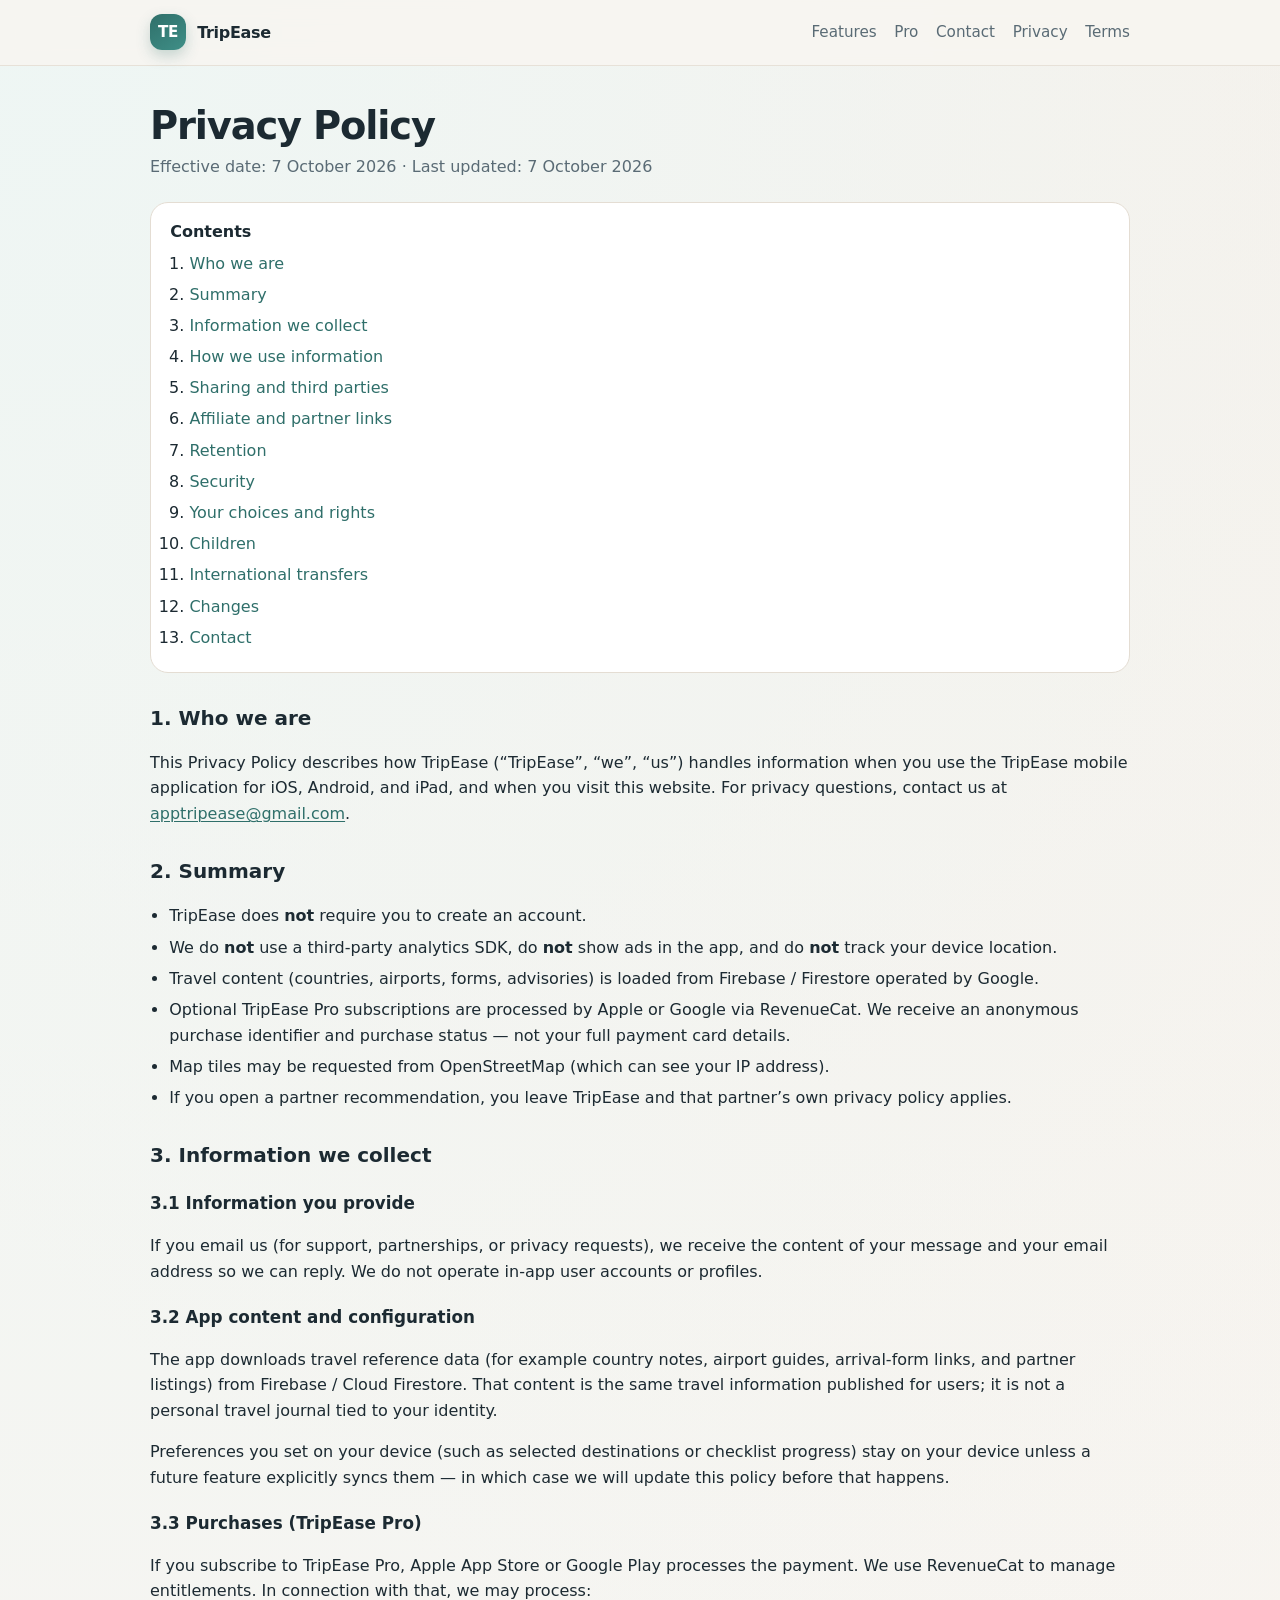
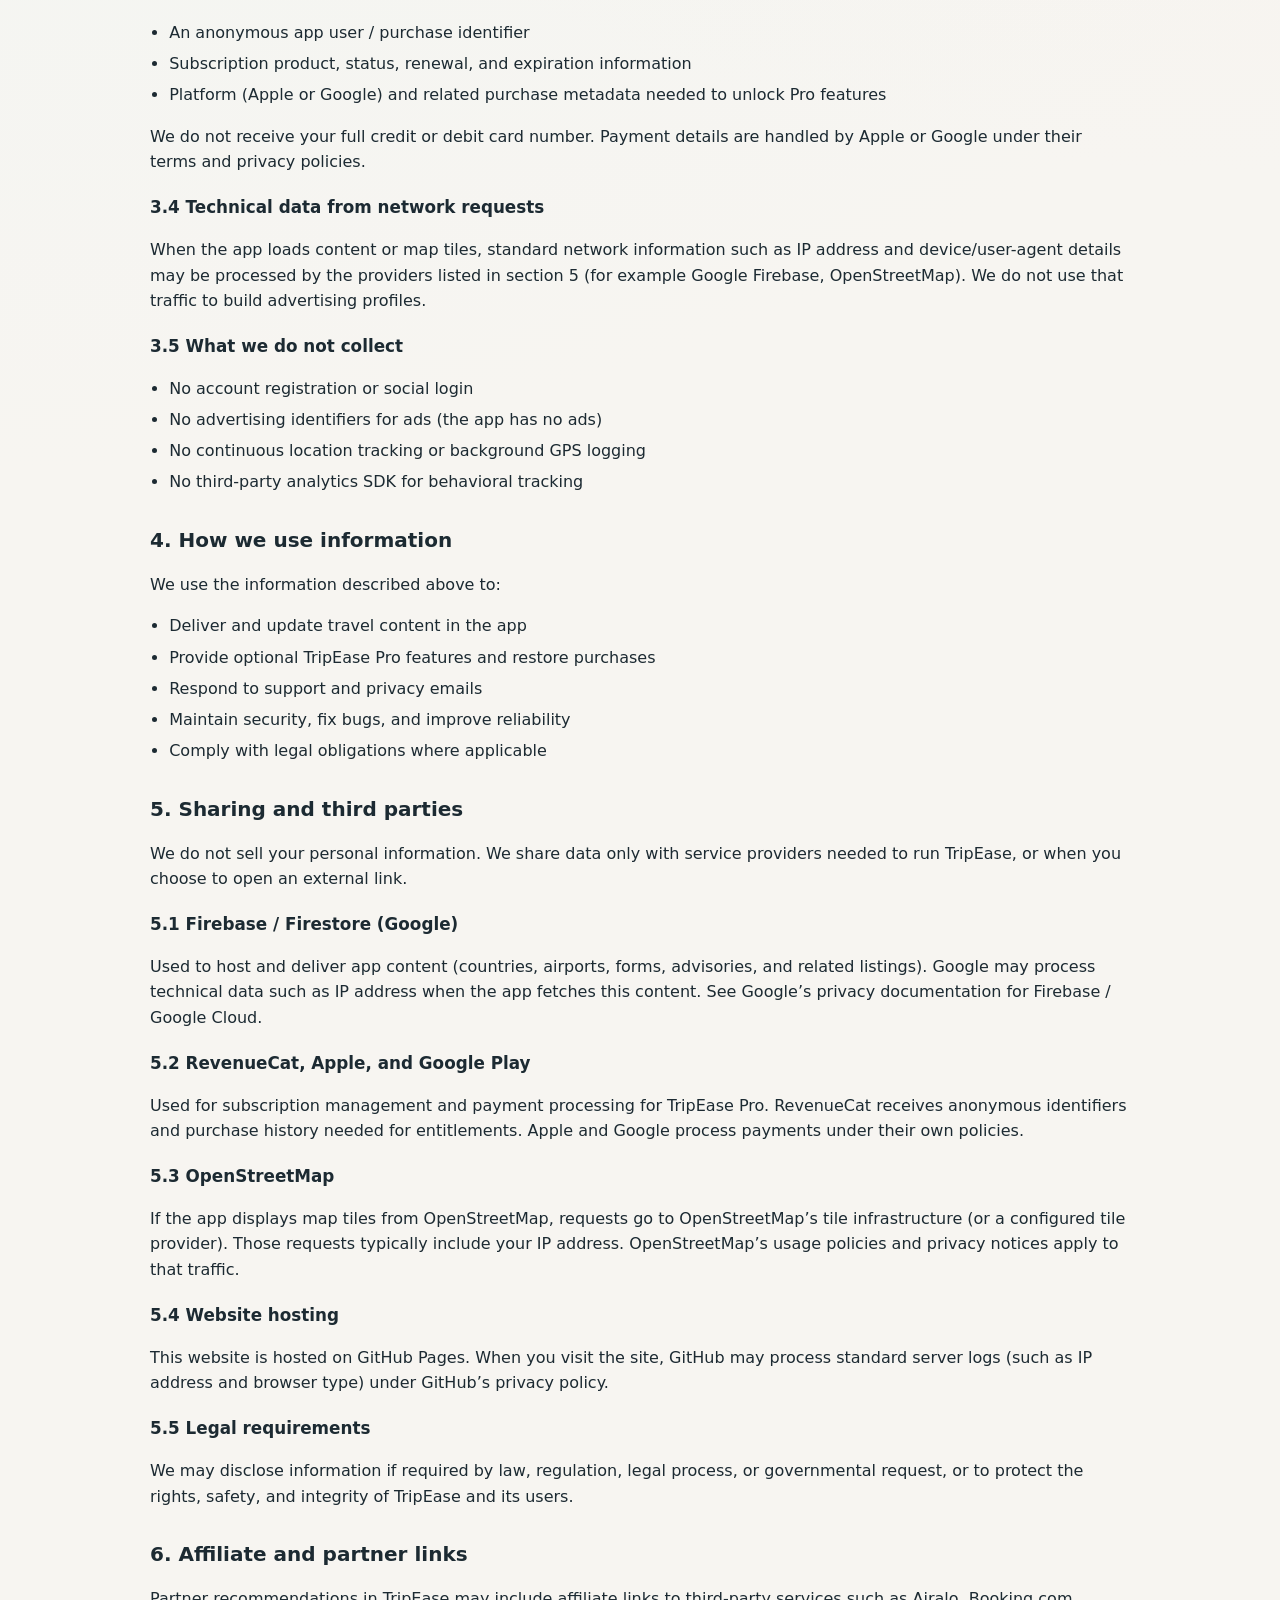
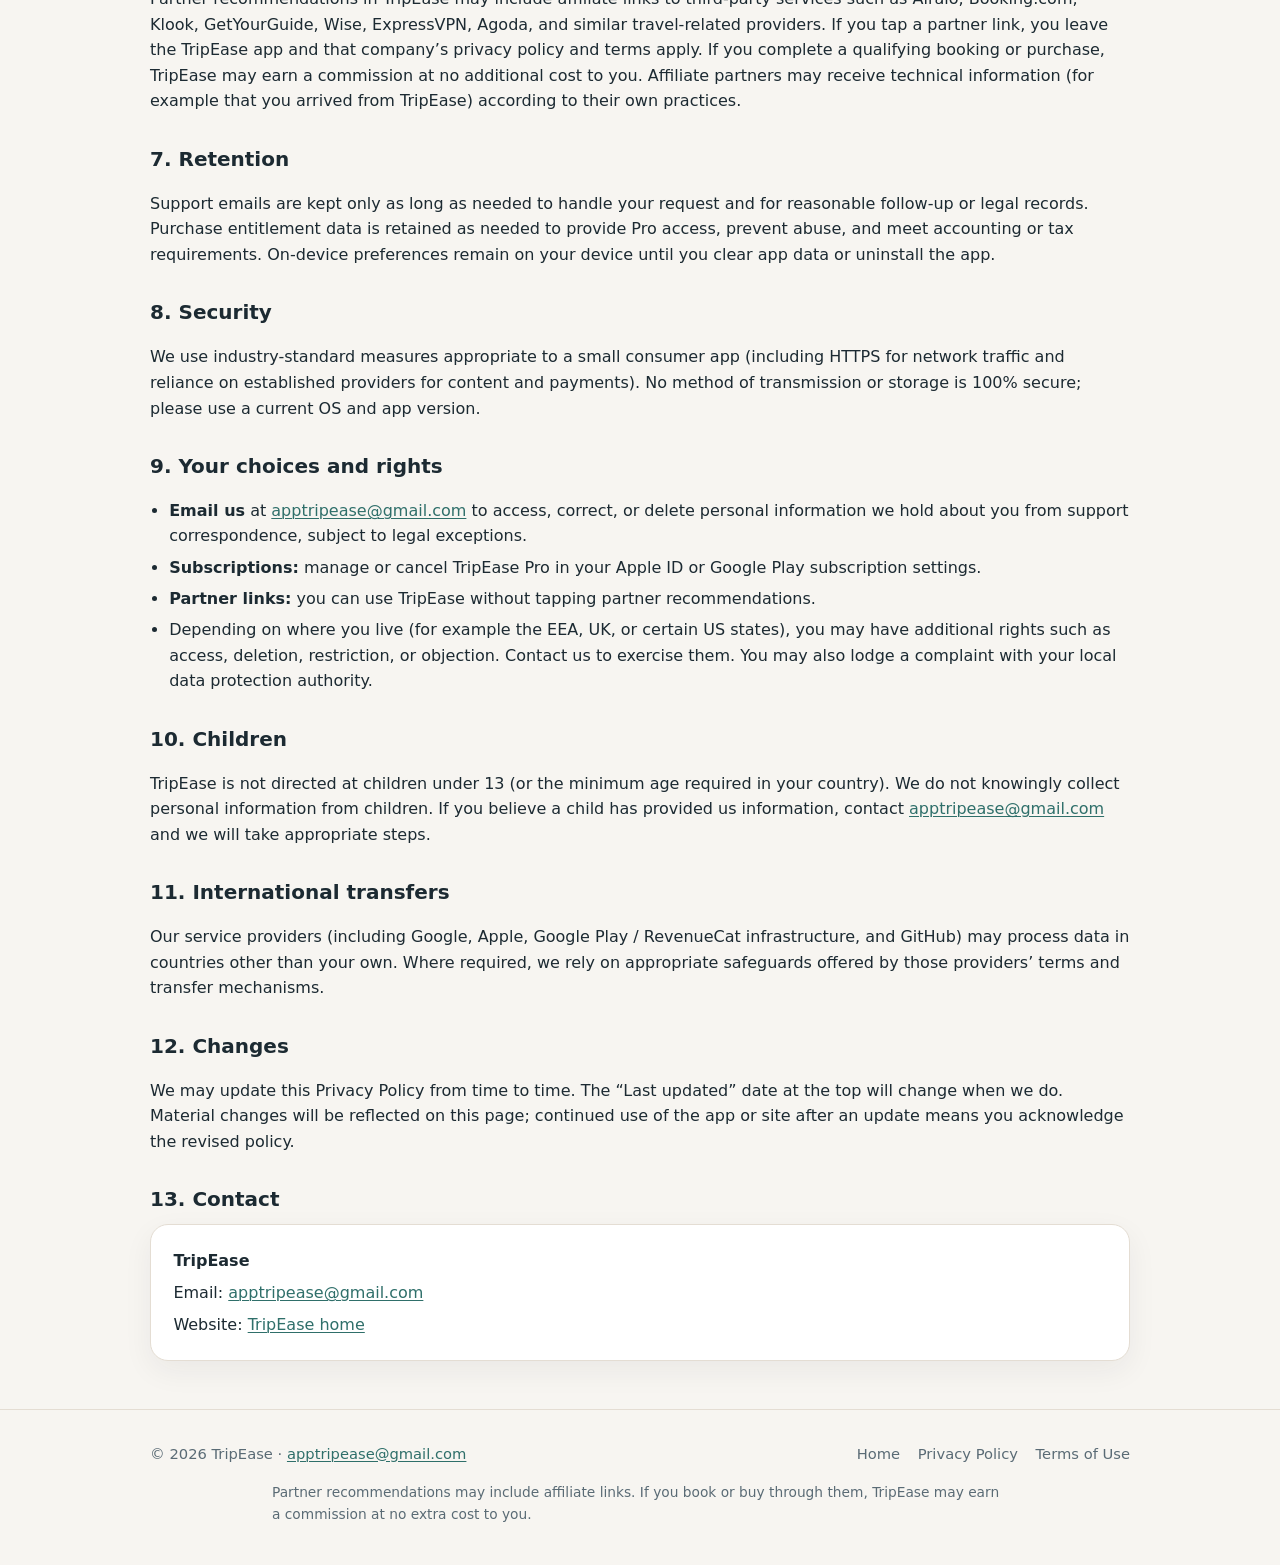
==== privacy.html @ 96a9cfd4 "Initial TripEase public site: landing, privacy, terms Calm static pages for GitHub Pages with contac" ====
<!DOCTYPE html>
<html lang="en">
<head>
  <meta charset="utf-8" />
  <meta name="viewport" content="width=device-width, initial-scale=1" />
  <title>Privacy Policy — TripEase</title>
  <meta name="description" content="TripEase Privacy Policy. How we handle data for the TripEase travel companion app." />
  <meta name="theme-color" content="#2f6f6a" />
  <link rel="stylesheet" href="styles.css" />
</head>
<body>
  <header class="site-header">
    <div class="wrap nav">
      <a class="brand" href="index.html">
        <span class="logo" aria-hidden="true">TE</span>
        <span>TripEase</span>
      </a>
      <nav class="nav-links" aria-label="Primary">
        <a href="index.html#features">Features</a>
        <a href="index.html#pro">Pro</a>
        <a href="index.html#contact">Contact</a>
        <a href="privacy.html">Privacy</a>
        <a href="terms.html">Terms</a>
      </nav>
    </div>
  </header>

  <main class="wrap legal">
    <h1>Privacy Policy</h1>
    <p class="meta">Effective date: 7 October 2026 · Last updated: 7 October 2026</p>

    <div class="toc">
      <strong>Contents</strong>
      <ol>
        <li><a href="#who">Who we are</a></li>
        <li><a href="#summary">Summary</a></li>
        <li><a href="#collect">Information we collect</a></li>
        <li><a href="#use">How we use information</a></li>
        <li><a href="#share">Sharing and third parties</a></li>
        <li><a href="#affiliates">Affiliate and partner links</a></li>
        <li><a href="#retention">Retention</a></li>
        <li><a href="#security">Security</a></li>
        <li><a href="#rights">Your choices and rights</a></li>
        <li><a href="#children">Children</a></li>
        <li><a href="#international">International transfers</a></li>
        <li><a href="#changes">Changes</a></li>
        <li><a href="#contact">Contact</a></li>
      </ol>
    </div>

    <h2 id="who">1. Who we are</h2>
    <p>
      This Privacy Policy describes how TripEase (“TripEase”, “we”, “us”) handles information when you use the TripEase mobile application for iOS, Android, and iPad, and when you visit this website.
      For privacy questions, contact us at <a href="mailto:apptripease@gmail.com">apptripease@gmail.com</a>.
    </p>

    <h2 id="summary">2. Summary</h2>
    <ul>
      <li>TripEase does <strong>not</strong> require you to create an account.</li>
      <li>We do <strong>not</strong> use a third-party analytics SDK, do <strong>not</strong> show ads in the app, and do <strong>not</strong> track your device location.</li>
      <li>Travel content (countries, airports, forms, advisories) is loaded from Firebase / Firestore operated by Google.</li>
      <li>Optional TripEase Pro subscriptions are processed by Apple or Google via RevenueCat. We receive an anonymous purchase identifier and purchase status — not your full payment card details.</li>
      <li>Map tiles may be requested from OpenStreetMap (which can see your IP address).</li>
      <li>If you open a partner recommendation, you leave TripEase and that partner’s own privacy policy applies.</li>
    </ul>

    <h2 id="collect">3. Information we collect</h2>

    <h3>3.1 Information you provide</h3>
    <p>
      If you email us (for support, partnerships, or privacy requests), we receive the content of your message and your email address so we can reply. We do not operate in-app user accounts or profiles.
    </p>

    <h3>3.2 App content and configuration</h3>
    <p>
      The app downloads travel reference data (for example country notes, airport guides, arrival-form links, and partner listings) from Firebase / Cloud Firestore. That content is the same travel information published for users; it is not a personal travel journal tied to your identity.
    </p>
    <p>
      Preferences you set on your device (such as selected destinations or checklist progress) stay on your device unless a future feature explicitly syncs them — in which case we will update this policy before that happens.
    </p>

    <h3>3.3 Purchases (TripEase Pro)</h3>
    <p>
      If you subscribe to TripEase Pro, Apple App Store or Google Play processes the payment. We use RevenueCat to manage entitlements. In connection with that, we may process:
    </p>
    <ul>
      <li>An anonymous app user / purchase identifier</li>
      <li>Subscription product, status, renewal, and expiration information</li>
      <li>Platform (Apple or Google) and related purchase metadata needed to unlock Pro features</li>
    </ul>
    <p>
      We do not receive your full credit or debit card number. Payment details are handled by Apple or Google under their terms and privacy policies.
    </p>

    <h3>3.4 Technical data from network requests</h3>
    <p>
      When the app loads content or map tiles, standard network information such as IP address and device/user-agent details may be processed by the providers listed in section 5 (for example Google Firebase, OpenStreetMap). We do not use that traffic to build advertising profiles.
    </p>

    <h3>3.5 What we do not collect</h3>
    <ul>
      <li>No account registration or social login</li>
      <li>No advertising identifiers for ads (the app has no ads)</li>
      <li>No continuous location tracking or background GPS logging</li>
      <li>No third-party analytics SDK for behavioral tracking</li>
    </ul>

    <h2 id="use">4. How we use information</h2>
    <p>We use the information described above to:</p>
    <ul>
      <li>Deliver and update travel content in the app</li>
      <li>Provide optional TripEase Pro features and restore purchases</li>
      <li>Respond to support and privacy emails</li>
      <li>Maintain security, fix bugs, and improve reliability</li>
      <li>Comply with legal obligations where applicable</li>
    </ul>

    <h2 id="share">5. Sharing and third parties</h2>
    <p>
      We do not sell your personal information. We share data only with service providers needed to run TripEase, or when you choose to open an external link.
    </p>

    <h3>5.1 Firebase / Firestore (Google)</h3>
    <p>
      Used to host and deliver app content (countries, airports, forms, advisories, and related listings). Google may process technical data such as IP address when the app fetches this content. See Google’s privacy documentation for Firebase / Google Cloud.
    </p>

    <h3>5.2 RevenueCat, Apple, and Google Play</h3>
    <p>
      Used for subscription management and payment processing for TripEase Pro. RevenueCat receives anonymous identifiers and purchase history needed for entitlements. Apple and Google process payments under their own policies.
    </p>

    <h3>5.3 OpenStreetMap</h3>
    <p>
      If the app displays map tiles from OpenStreetMap, requests go to OpenStreetMap’s tile infrastructure (or a configured tile provider). Those requests typically include your IP address. OpenStreetMap’s usage policies and privacy notices apply to that traffic.
    </p>

    <h3>5.4 Website hosting</h3>
    <p>
      This website is hosted on GitHub Pages. When you visit the site, GitHub may process standard server logs (such as IP address and browser type) under GitHub’s privacy policy.
    </p>

    <h3>5.5 Legal requirements</h3>
    <p>
      We may disclose information if required by law, regulation, legal process, or governmental request, or to protect the rights, safety, and integrity of TripEase and its users.
    </p>

    <h2 id="affiliates">6. Affiliate and partner links</h2>
    <p>
      Partner recommendations in TripEase may include affiliate links to third-party services such as Airalo, Booking.com, Klook, GetYourGuide, Wise, ExpressVPN, Agoda, and similar travel-related providers.
      If you tap a partner link, you leave the TripEase app and that company’s privacy policy and terms apply.
      If you complete a qualifying booking or purchase, TripEase may earn a commission at no additional cost to you.
      Affiliate partners may receive technical information (for example that you arrived from TripEase) according to their own practices.
    </p>

    <h2 id="retention">7. Retention</h2>
    <p>
      Support emails are kept only as long as needed to handle your request and for reasonable follow-up or legal records.
      Purchase entitlement data is retained as needed to provide Pro access, prevent abuse, and meet accounting or tax requirements.
      On-device preferences remain on your device until you clear app data or uninstall the app.
    </p>

    <h2 id="security">8. Security</h2>
    <p>
      We use industry-standard measures appropriate to a small consumer app (including HTTPS for network traffic and reliance on established providers for content and payments). No method of transmission or storage is 100% secure; please use a current OS and app version.
    </p>

    <h2 id="rights">9. Your choices and rights</h2>
    <ul>
      <li><strong>Email us</strong> at <a href="mailto:apptripease@gmail.com">apptripease@gmail.com</a> to access, correct, or delete personal information we hold about you from support correspondence, subject to legal exceptions.</li>
      <li><strong>Subscriptions:</strong> manage or cancel TripEase Pro in your Apple ID or Google Play subscription settings.</li>
      <li><strong>Partner links:</strong> you can use TripEase without tapping partner recommendations.</li>
      <li>Depending on where you live (for example the EEA, UK, or certain US states), you may have additional rights such as access, deletion, restriction, or objection. Contact us to exercise them. You may also lodge a complaint with your local data protection authority.</li>
    </ul>

    <h2 id="children">10. Children</h2>
    <p>
      TripEase is not directed at children under 13 (or the minimum age required in your country). We do not knowingly collect personal information from children. If you believe a child has provided us information, contact <a href="mailto:apptripease@gmail.com">apptripease@gmail.com</a> and we will take appropriate steps.
    </p>

    <h2 id="international">11. International transfers</h2>
    <p>
      Our service providers (including Google, Apple, Google Play / RevenueCat infrastructure, and GitHub) may process data in countries other than your own. Where required, we rely on appropriate safeguards offered by those providers’ terms and transfer mechanisms.
    </p>

    <h2 id="changes">12. Changes</h2>
    <p>
      We may update this Privacy Policy from time to time. The “Last updated” date at the top will change when we do. Material changes will be reflected on this page; continued use of the app or site after an update means you acknowledge the revised policy.
    </p>

    <h2 id="contact">13. Contact</h2>
    <div class="legal-box">
      <p style="margin:0;"><strong>TripEase</strong></p>
      <p style="margin:0.4rem 0 0;">Email: <a href="mailto:apptripease@gmail.com">apptripease@gmail.com</a></p>
      <p style="margin:0.4rem 0 0;">Website: <a href="index.html">TripEase home</a></p>
    </div>
  </main>

  <footer class="site-footer">
    <div class="wrap footer-grid">
      <div>© 2026 TripEase · <a href="mailto:apptripease@gmail.com">apptripease@gmail.com</a></div>
      <div class="footer-links">
        <a href="index.html">Home</a>
        <a href="privacy.html">Privacy Policy</a>
        <a href="terms.html">Terms of Use</a>
      </div>
    </div>
    <div class="wrap disclosure">
      Partner recommendations may include affiliate links. If you book or buy through them, TripEase may earn a commission at no extra cost to you.
    </div>
  </footer>
</body>
</html>
---- styles.css ----
:root {
  --bg: #f7f5f1;
  --surface: #ffffff;
  --ink: #1c2a32;
  --muted: #5a6b75;
  --line: #e4ddd3;
  --accent: #2f6f6a;
  --accent-soft: #e6f1ef;
  --warm: #c4784a;
  --warm-soft: #f8efe8;
  --shadow: 0 10px 30px rgba(28, 42, 50, 0.06);
  --radius: 18px;
  --max: 980px;
  --font: "Segoe UI", system-ui, -apple-system, BlinkMacSystemFont, "Helvetica Neue", Arial, sans-serif;
}

* { box-sizing: border-box; }
html { scroll-behavior: smooth; }
body {
  margin: 0;
  font-family: var(--font);
  color: var(--ink);
  background:
    radial-gradient(circle at top left, #eef6f4 0, transparent 42%),
    radial-gradient(circle at top right, #f8efe8 0, transparent 36%),
    var(--bg);
  line-height: 1.6;
}

a { color: var(--accent); text-decoration-thickness: 1px; text-underline-offset: 2px; }
a:hover { color: #245853; }

.wrap { width: min(100% - 2rem, var(--max)); margin: 0 auto; }

.site-header {
  position: sticky;
  top: 0;
  z-index: 20;
  backdrop-filter: blur(10px);
  background: rgba(247, 245, 241, 0.88);
  border-bottom: 1px solid rgba(228, 221, 211, 0.8);
}
.nav {
  display: flex;
  align-items: center;
  justify-content: space-between;
  gap: 1rem;
  padding: 0.9rem 0;
}
.brand {
  display: flex;
  align-items: center;
  gap: 0.7rem;
  color: inherit;
  text-decoration: none;
  font-weight: 700;
  letter-spacing: -0.02em;
}
.logo {
  width: 36px;
  height: 36px;
  border-radius: 12px;
  background: linear-gradient(145deg, #2f6f6a, #3f8f87);
  color: white;
  display: grid;
  place-items: center;
  font-size: 0.95rem;
  box-shadow: 0 6px 14px rgba(47, 111, 106, 0.25);
}
.nav-links {
  display: flex;
  flex-wrap: wrap;
  gap: 0.85rem 1.1rem;
  align-items: center;
}
.nav-links a {
  color: var(--muted);
  text-decoration: none;
  font-size: 0.95rem;
}
.nav-links a:hover { color: var(--ink); }

.btn {
  display: inline-flex;
  align-items: center;
  justify-content: center;
  gap: 0.4rem;
  border-radius: 999px;
  padding: 0.75rem 1.2rem;
  border: 1px solid transparent;
  font-weight: 600;
  text-decoration: none;
  transition: transform 0.15s ease, background 0.15s ease, border-color 0.15s ease;
}
.btn:hover { transform: translateY(-1px); }
.btn-primary {
  background: var(--accent);
  color: white;
}
.btn-primary:hover { background: #245853; color: white; }
.btn-secondary {
  background: var(--surface);
  color: var(--ink);
  border-color: var(--line);
}
.btn-secondary:hover { color: var(--ink); border-color: #cfc5b7; }
.btn-ghost {
  background: transparent;
  color: var(--muted);
  border-color: var(--line);
}
.btn[aria-disabled="true"],
.btn.disabled {
  opacity: 0.72;
  cursor: default;
  transform: none;
  pointer-events: none;
}

.hero {
  padding: 3.2rem 0 2.2rem;
  display: grid;
  grid-template-columns: 1.15fr 0.85fr;
  gap: 2rem;
  align-items: center;
}
.eyebrow {
  display: inline-flex;
  align-items: center;
  gap: 0.4rem;
  padding: 0.28rem 0.7rem;
  border-radius: 999px;
  background: var(--accent-soft);
  color: var(--accent);
  font-size: 0.82rem;
  font-weight: 600;
  margin-bottom: 1rem;
}
h1 {
  margin: 0 0 0.9rem;
  font-size: clamp(2rem, 4vw, 3rem);
  line-height: 1.12;
  letter-spacing: -0.03em;
}
.lede {
  margin: 0 0 1.5rem;
  color: var(--muted);
  font-size: 1.08rem;
  max-width: 36rem;
}
.hero-actions {
  display: flex;
  flex-wrap: wrap;
  gap: 0.75rem;
  margin-bottom: 1rem;
}
.store-note {
  color: var(--muted);
  font-size: 0.92rem;
}
.hero-card {
  background: var(--surface);
  border: 1px solid var(--line);
  border-radius: 28px;
  padding: 0.85rem;
  box-shadow: var(--shadow);
}
.hero-card img {
  width: 100%;
  height: auto;
  display: block;
  border-radius: 20px;
  background: #ebe6de;
}
.caption {
  margin: 0.75rem 0.35rem 0.2rem;
  color: var(--muted);
  font-size: 0.88rem;
  text-align: center;
}

.section { padding: 2.4rem 0; }
.section h2 {
  margin: 0 0 0.55rem;
  font-size: 1.7rem;
  letter-spacing: -0.02em;
}
.section-intro {
  margin: 0 0 1.5rem;
  color: var(--muted);
  max-width: 40rem;
}

.grid {
  display: grid;
  grid-template-columns: repeat(3, 1fr);
  gap: 1rem;
}
.card {
  background: var(--surface);
  border: 1px solid var(--line);
  border-radius: var(--radius);
  padding: 1.2rem 1.15rem;
  box-shadow: var(--shadow);
}
.card h3 {
  margin: 0 0 0.45rem;
  font-size: 1.05rem;
}
.card p {
  margin: 0;
  color: var(--muted);
  font-size: 0.96rem;
}
.icon {
  width: 38px;
  height: 38px;
  border-radius: 12px;
  display: grid;
  place-items: center;
  margin-bottom: 0.85rem;
  background: var(--accent-soft);
  color: var(--accent);
  font-size: 1.05rem;
}
.icon.warm { background: var(--warm-soft); color: var(--warm); }

.pro {
  background: linear-gradient(180deg, rgba(47,111,106,0.06), transparent 70%);
  border-top: 1px solid var(--line);
  border-bottom: 1px solid var(--line);
}
.pro-panel {
  display: grid;
  grid-template-columns: 1.2fr 0.8fr;
  gap: 1.2rem;
  align-items: stretch;
}
.price-card {
  background: var(--surface);
  border: 1px solid var(--line);
  border-radius: var(--radius);
  padding: 1.4rem;
  box-shadow: var(--shadow);
}
.price {
  font-size: 2rem;
  font-weight: 700;
  letter-spacing: -0.03em;
  margin: 0.4rem 0 0.2rem;
}
.price span { font-size: 1rem; font-weight: 500; color: var(--muted); }
.checklist {
  list-style: none;
  padding: 0;
  margin: 1rem 0 0;
}
.checklist li {
  position: relative;
  padding-left: 1.4rem;
  margin: 0.45rem 0;
  color: var(--muted);
}
.checklist li::before {
  content: "✓";
  position: absolute;
  left: 0;
  color: var(--accent);
  font-weight: 700;
}

.contact-box, .legal-box {
  background: var(--surface);
  border: 1px solid var(--line);
  border-radius: var(--radius);
  padding: 1.4rem;
  box-shadow: var(--shadow);
}

.site-footer {
  padding: 2rem 0 2.5rem;
  border-top: 1px solid var(--line);
  color: var(--muted);
  font-size: 0.92rem;
}
.footer-grid {
  display: flex;
  flex-wrap: wrap;
  justify-content: space-between;
  gap: 1rem;
}
.footer-links {
  display: flex;
  flex-wrap: wrap;
  gap: 0.9rem 1.1rem;
}
.footer-links a { color: var(--muted); text-decoration: none; }
.footer-links a:hover { color: var(--ink); }
.disclosure {
  margin-top: 1rem;
  max-width: 46rem;
  font-size: 0.86rem;
}

/* Legal pages */
.legal {
  padding: 2.4rem 0 3rem;
}
.legal .meta {
  color: var(--muted);
  margin: 0 0 1.4rem;
}
.legal h1 {
  font-size: clamp(1.8rem, 3vw, 2.4rem);
  margin-bottom: 0.4rem;
}
.legal h2 {
  margin: 1.8rem 0 0.55rem;
  font-size: 1.25rem;
}
.legal h3 {
  margin: 1.2rem 0 0.4rem;
  font-size: 1.05rem;
}
.legal p, .legal li { color: var(--ink); }
.legal ul { padding-left: 1.2rem; }
.legal li { margin: 0.35rem 0; }
.toc {
  background: var(--surface);
  border: 1px solid var(--line);
  border-radius: var(--radius);
  padding: 1rem 1.2rem;
  margin: 0 0 1.5rem;
}
.toc a { text-decoration: none; }
.toc ol { margin: 0.4rem 0 0; padding-left: 1.2rem; }

@media (max-width: 880px) {
  .hero, .pro-panel { grid-template-columns: 1fr; }
  .grid { grid-template-columns: 1fr; }
  .hero { padding-top: 2rem; }
  .hero-card { order: -1; max-width: 420px; margin: 0 auto; }
}
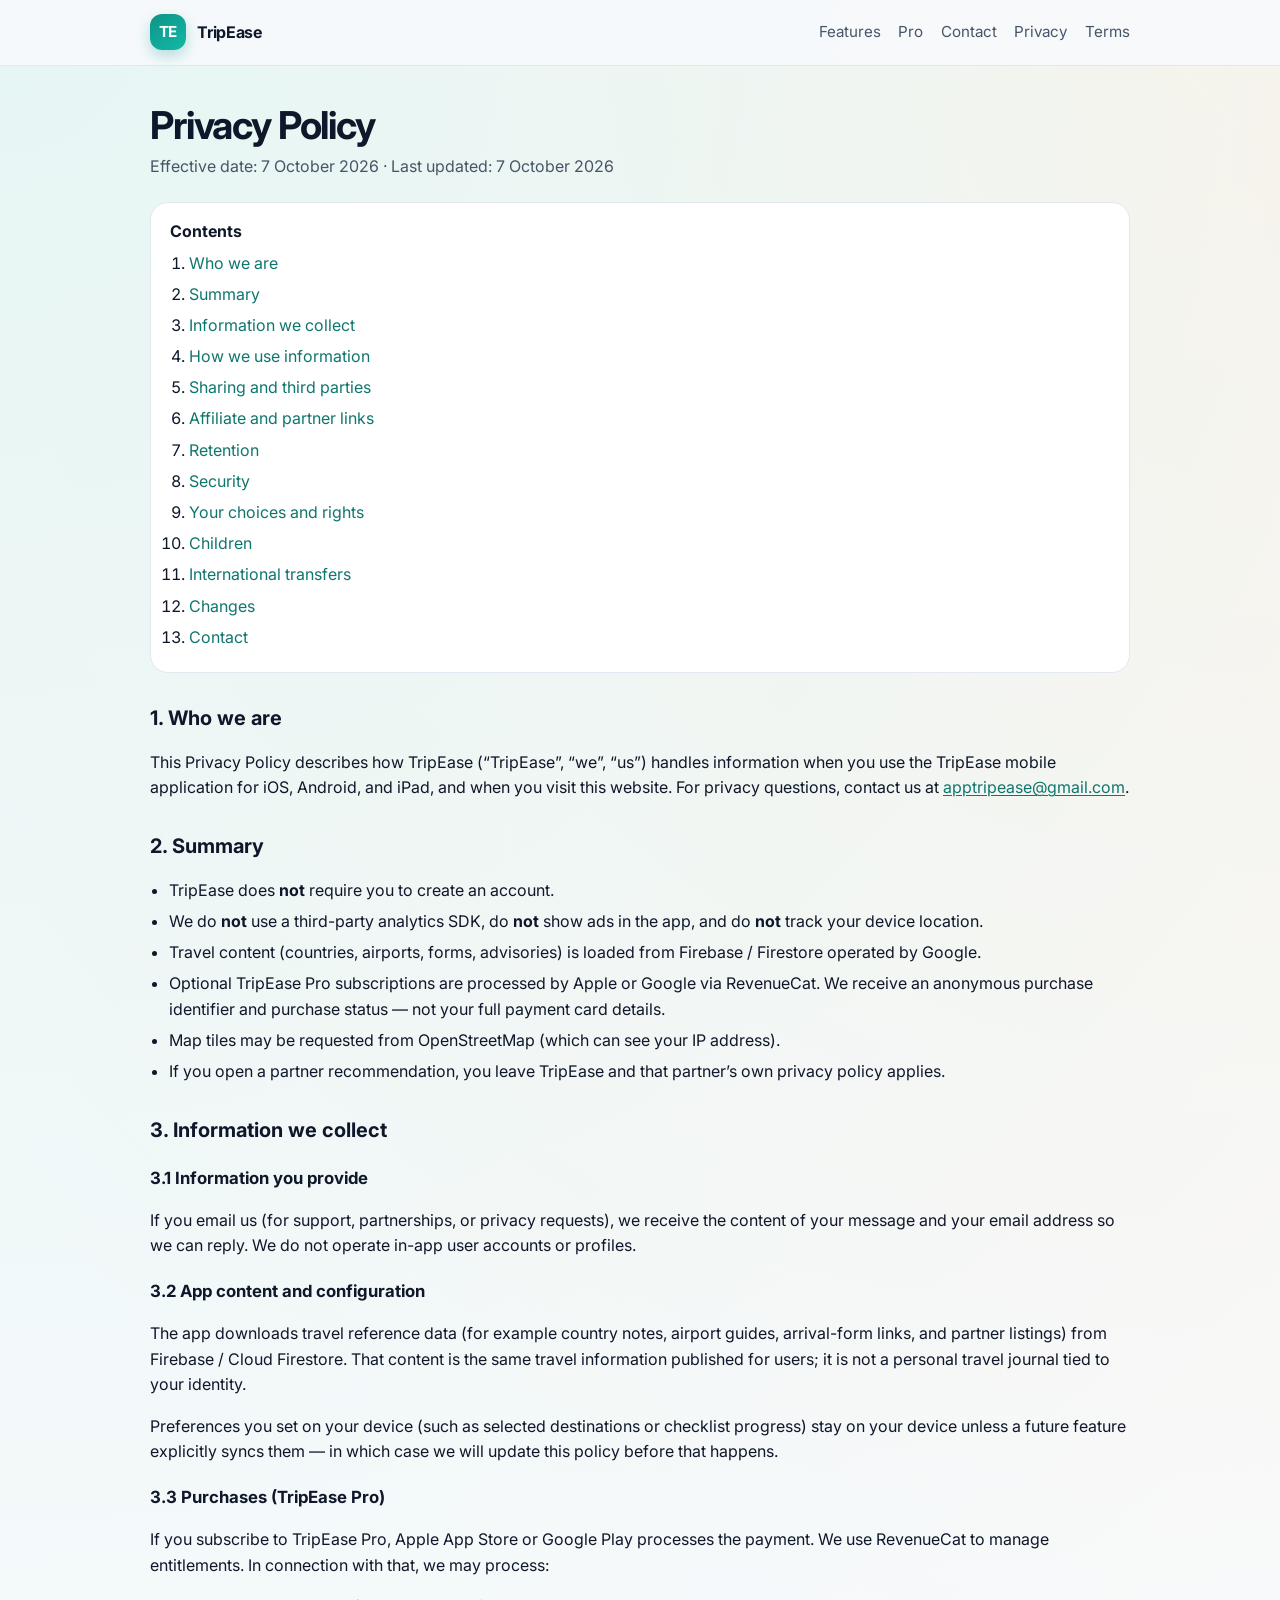
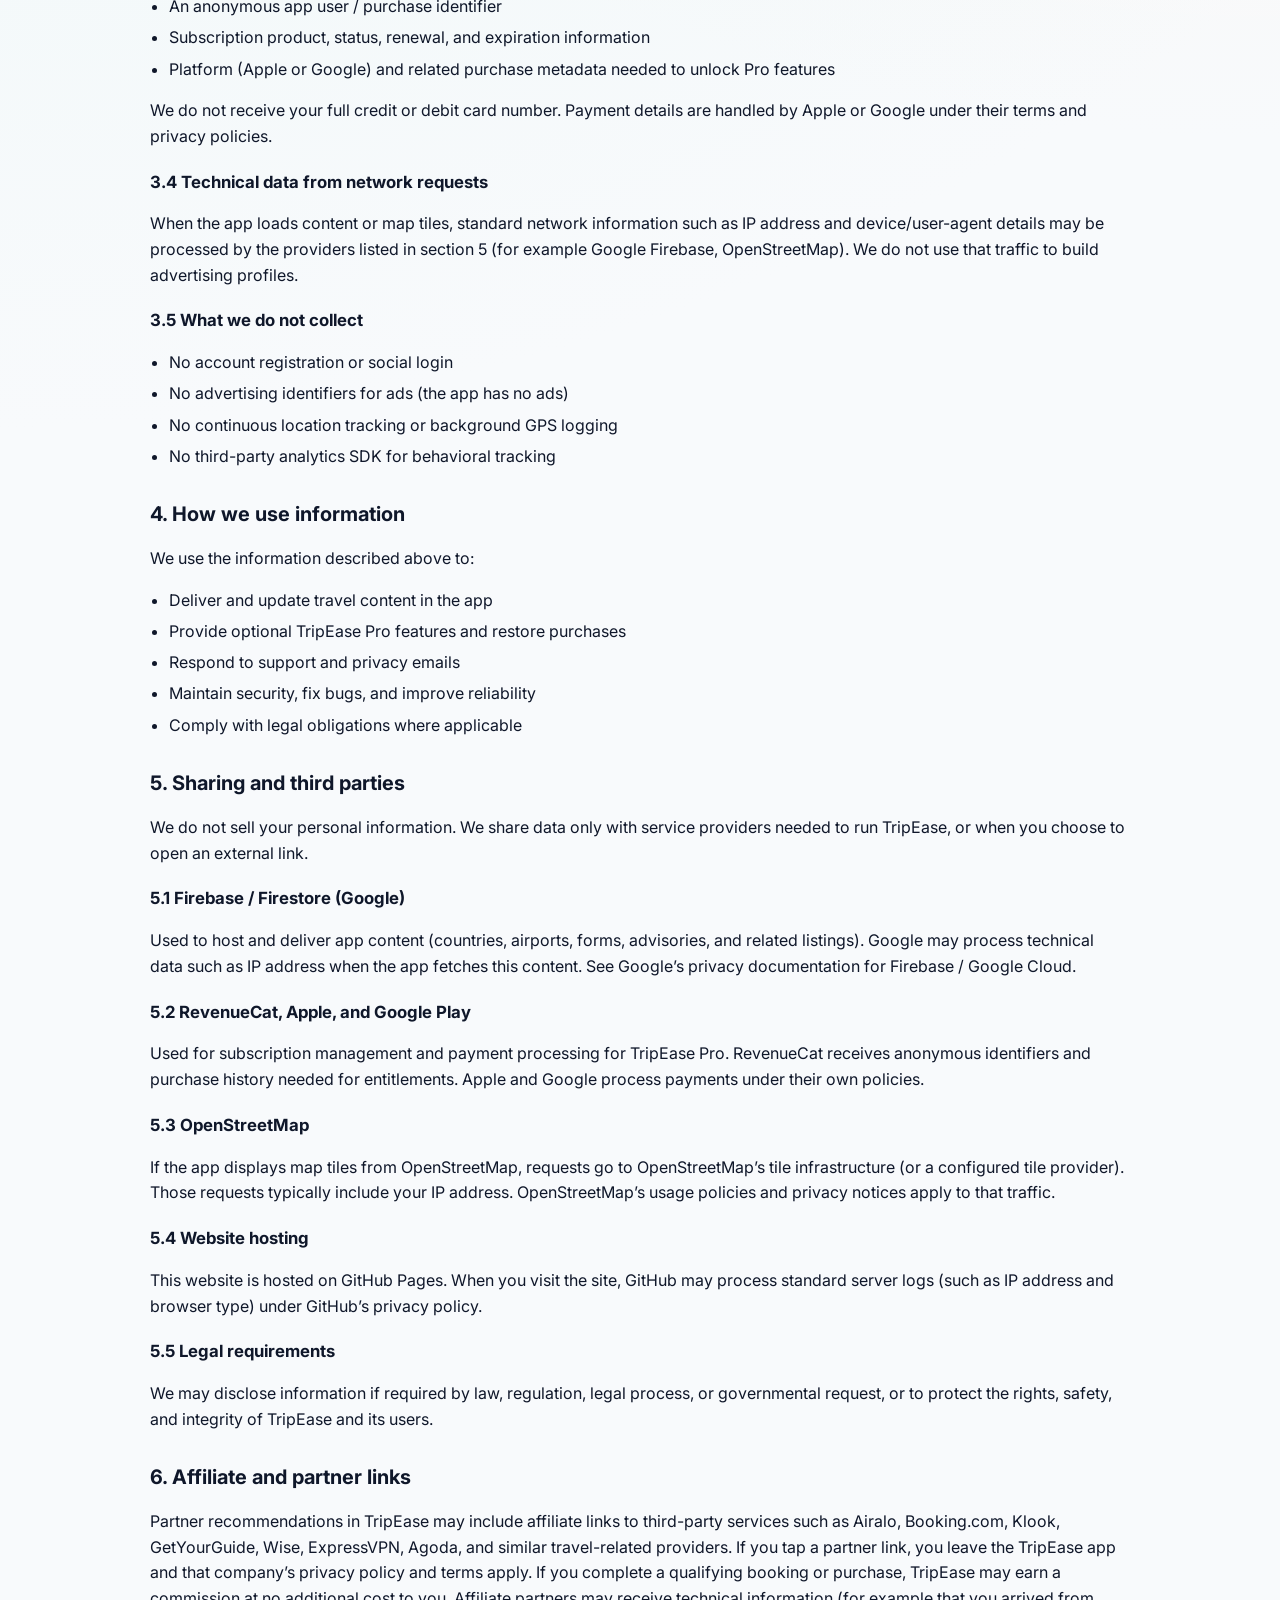
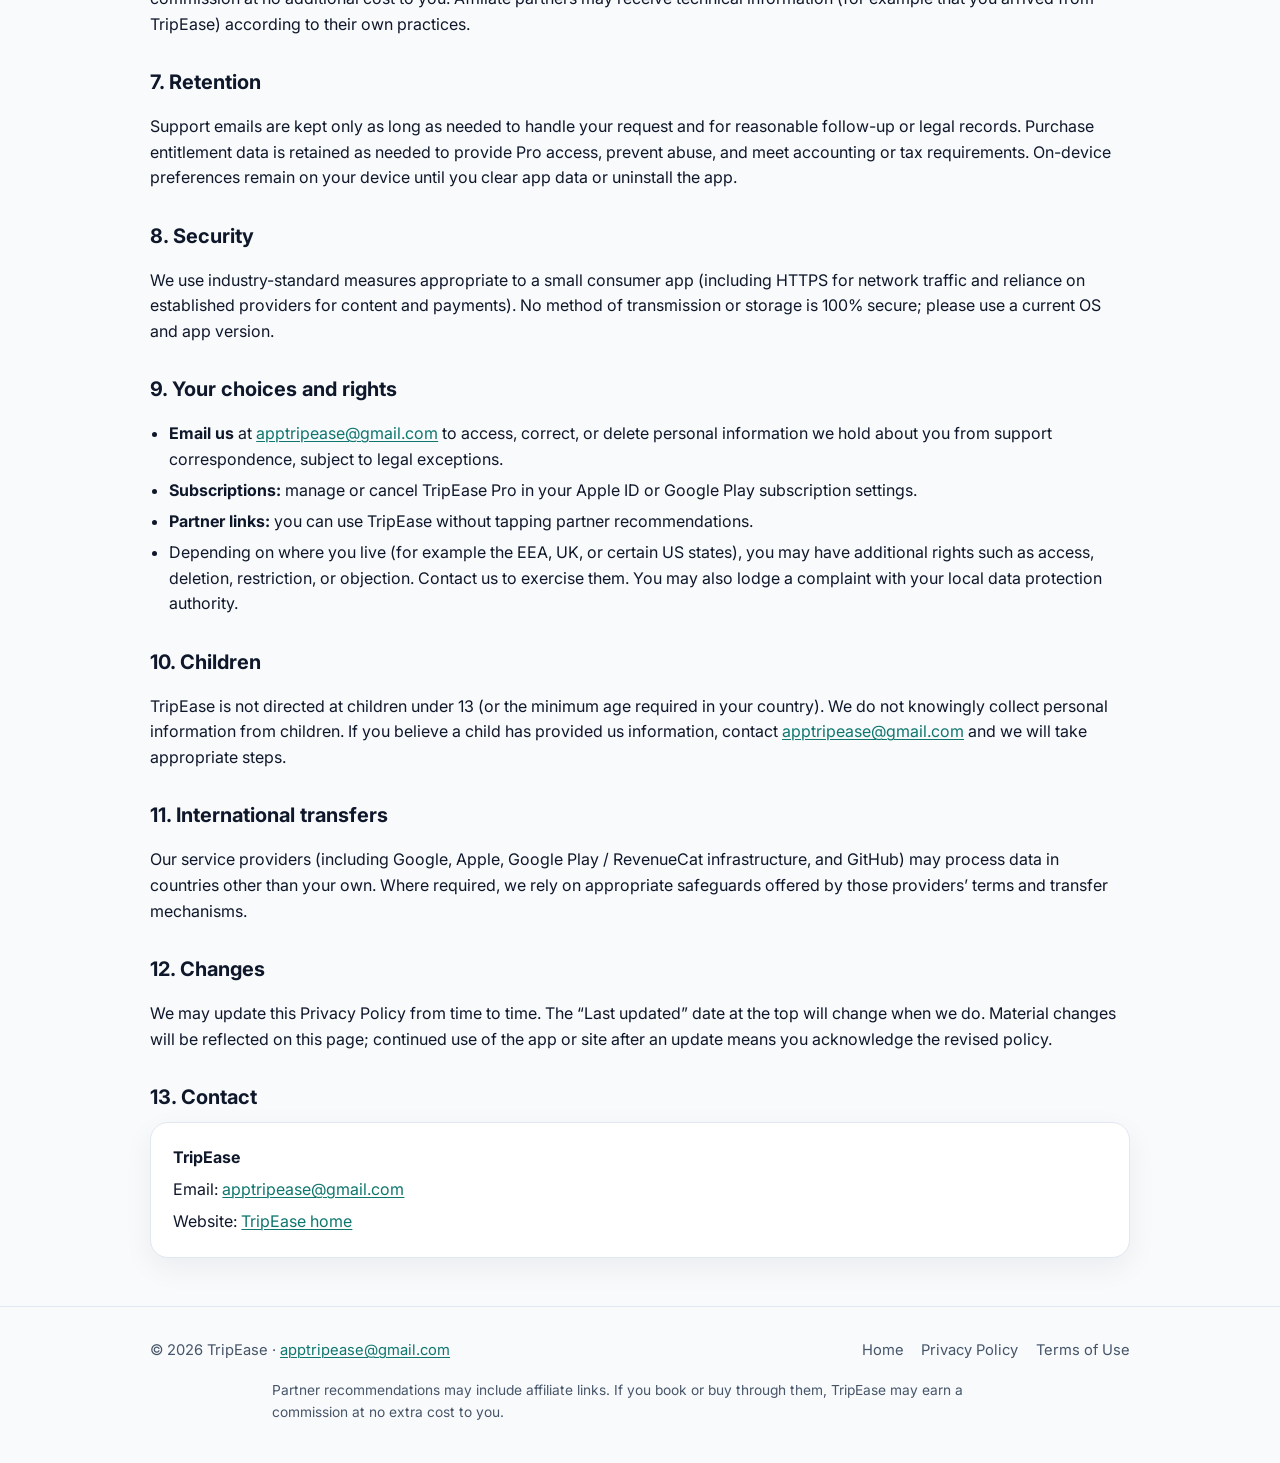
==== commit 947d7354: "Match the site to the app: Pro features, screenshot, wording, brand colours - Live travel alerts mar" ====
--- a/privacy.html
+++ b/privacy.html
@@ -5,7 +5,10 @@
   <meta name="viewport" content="width=device-width, initial-scale=1" />
   <title>Privacy Policy — TripEase</title>
   <meta name="description" content="TripEase Privacy Policy. How we handle data for the TripEase travel companion app." />
-  <meta name="theme-color" content="#2f6f6a" />
+  <meta name="theme-color" content="#0D9488" />
+  <link rel="preconnect" href="https://fonts.googleapis.com" />
+  <link rel="preconnect" href="https://fonts.gstatic.com" crossorigin />
+  <link rel="stylesheet" href="https://fonts.googleapis.com/css2?family=Inter:wght@400;500;600;700&display=swap" />
   <link rel="stylesheet" href="styles.css" />
 </head>
 <body>
--- a/styles.css
+++ b/styles.css
@@ -1,17 +1,23 @@
 :root {
-  --bg: #f7f5f1;
+  /* Matches the TripEase app: teal #0D9488 + coral #F97316, slate text, Inter.
+     --accent and --warm are darker steps of the same hues so text stays readable. */
+  --bg: #f8fafc;
   --surface: #ffffff;
-  --ink: #1c2a32;
-  --muted: #5a6b75;
-  --line: #e4ddd3;
-  --accent: #2f6f6a;
-  --accent-soft: #e6f1ef;
-  --warm: #c4784a;
-  --warm-soft: #f8efe8;
-  --shadow: 0 10px 30px rgba(28, 42, 50, 0.06);
+  --ink: #0f172a;
+  --muted: #475569;
+  --line: #e2e8f0;
+  --brand: #0d9488;
+  --brand-2: #14b8a6;
+  --accent: #0f766e;
+  --accent-hover: #115e59;
+  --accent-soft: #e6f6f4;
+  --coral: #f97316;
+  --warm: #c2410c;
+  --warm-soft: #fff1e6;
+  --shadow: 0 10px 30px rgba(15, 23, 42, 0.06);
   --radius: 18px;
   --max: 980px;
-  --font: "Segoe UI", system-ui, -apple-system, BlinkMacSystemFont, "Helvetica Neue", Arial, sans-serif;
+  --font: "Inter", "Segoe UI", system-ui, -apple-system, BlinkMacSystemFont, "Helvetica Neue", Arial, sans-serif;
 }
 
 * { box-sizing: border-box; }
@@ -21,14 +27,14 @@
   font-family: var(--font);
   color: var(--ink);
   background:
-    radial-gradient(circle at top left, #eef6f4 0, transparent 42%),
-    radial-gradient(circle at top right, #f8efe8 0, transparent 36%),
+    radial-gradient(circle at top left, #e6f6f4 0, transparent 42%),
+    radial-gradient(circle at top right, #fff1e6 0, transparent 36%),
     var(--bg);
   line-height: 1.6;
 }
 
 a { color: var(--accent); text-decoration-thickness: 1px; text-underline-offset: 2px; }
-a:hover { color: #245853; }
+a:hover { color: var(--accent-hover); }
 
 .wrap { width: min(100% - 2rem, var(--max)); margin: 0 auto; }
 
@@ -37,8 +43,8 @@
   top: 0;
   z-index: 20;
   backdrop-filter: blur(10px);
-  background: rgba(247, 245, 241, 0.88);
-  border-bottom: 1px solid rgba(228, 221, 211, 0.8);
+  background: rgba(248, 250, 252, 0.88);
+  border-bottom: 1px solid rgba(226, 232, 240, 0.9);
 }
 .nav {
   display: flex;
@@ -60,12 +66,12 @@
   width: 36px;
   height: 36px;
   border-radius: 12px;
-  background: linear-gradient(145deg, #2f6f6a, #3f8f87);
+  background: linear-gradient(145deg, var(--brand), var(--brand-2));
   color: white;
   display: grid;
   place-items: center;
   font-size: 0.95rem;
-  box-shadow: 0 6px 14px rgba(47, 111, 106, 0.25);
+  box-shadow: 0 6px 14px rgba(13, 148, 136, 0.28);
 }
 .nav-links {
   display: flex;
@@ -97,13 +103,13 @@
   background: var(--accent);
   color: white;
 }
-.btn-primary:hover { background: #245853; color: white; }
+.btn-primary:hover { background: var(--accent-hover); color: white; }
 .btn-secondary {
   background: var(--surface);
   color: var(--ink);
   border-color: var(--line);
 }
-.btn-secondary:hover { color: var(--ink); border-color: #cfc5b7; }
+.btn-secondary:hover { color: var(--ink); border-color: #cbd5e1; }
 .btn-ghost {
   background: transparent;
   color: var(--muted);
@@ -170,7 +176,7 @@
   height: auto;
   display: block;
   border-radius: 20px;
-  background: #ebe6de;
+  background: #f1f5f9;
 }
 .caption {
   margin: 0.75rem 0.35rem 0.2rem;
@@ -226,7 +232,7 @@
 .icon.warm { background: var(--warm-soft); color: var(--warm); }
 
 .pro {
-  background: linear-gradient(180deg, rgba(47,111,106,0.06), transparent 70%);
+  background: linear-gradient(180deg, rgba(13,148,136,0.06), transparent 70%);
   border-top: 1px solid var(--line);
   border-bottom: 1px solid var(--line);
 }
@@ -268,6 +274,17 @@
   color: var(--accent);
   font-weight: 700;
 }
+.soon {
+  display: inline-block;
+  margin-left: 0.35rem;
+  padding: 0.05rem 0.5rem;
+  border-radius: 999px;
+  background: var(--warm-soft);
+  color: var(--warm);
+  font-size: 0.78rem;
+  font-weight: 600;
+  vertical-align: 1px;
+}
 
 .contact-box, .legal-box {
   background: var(--surface);
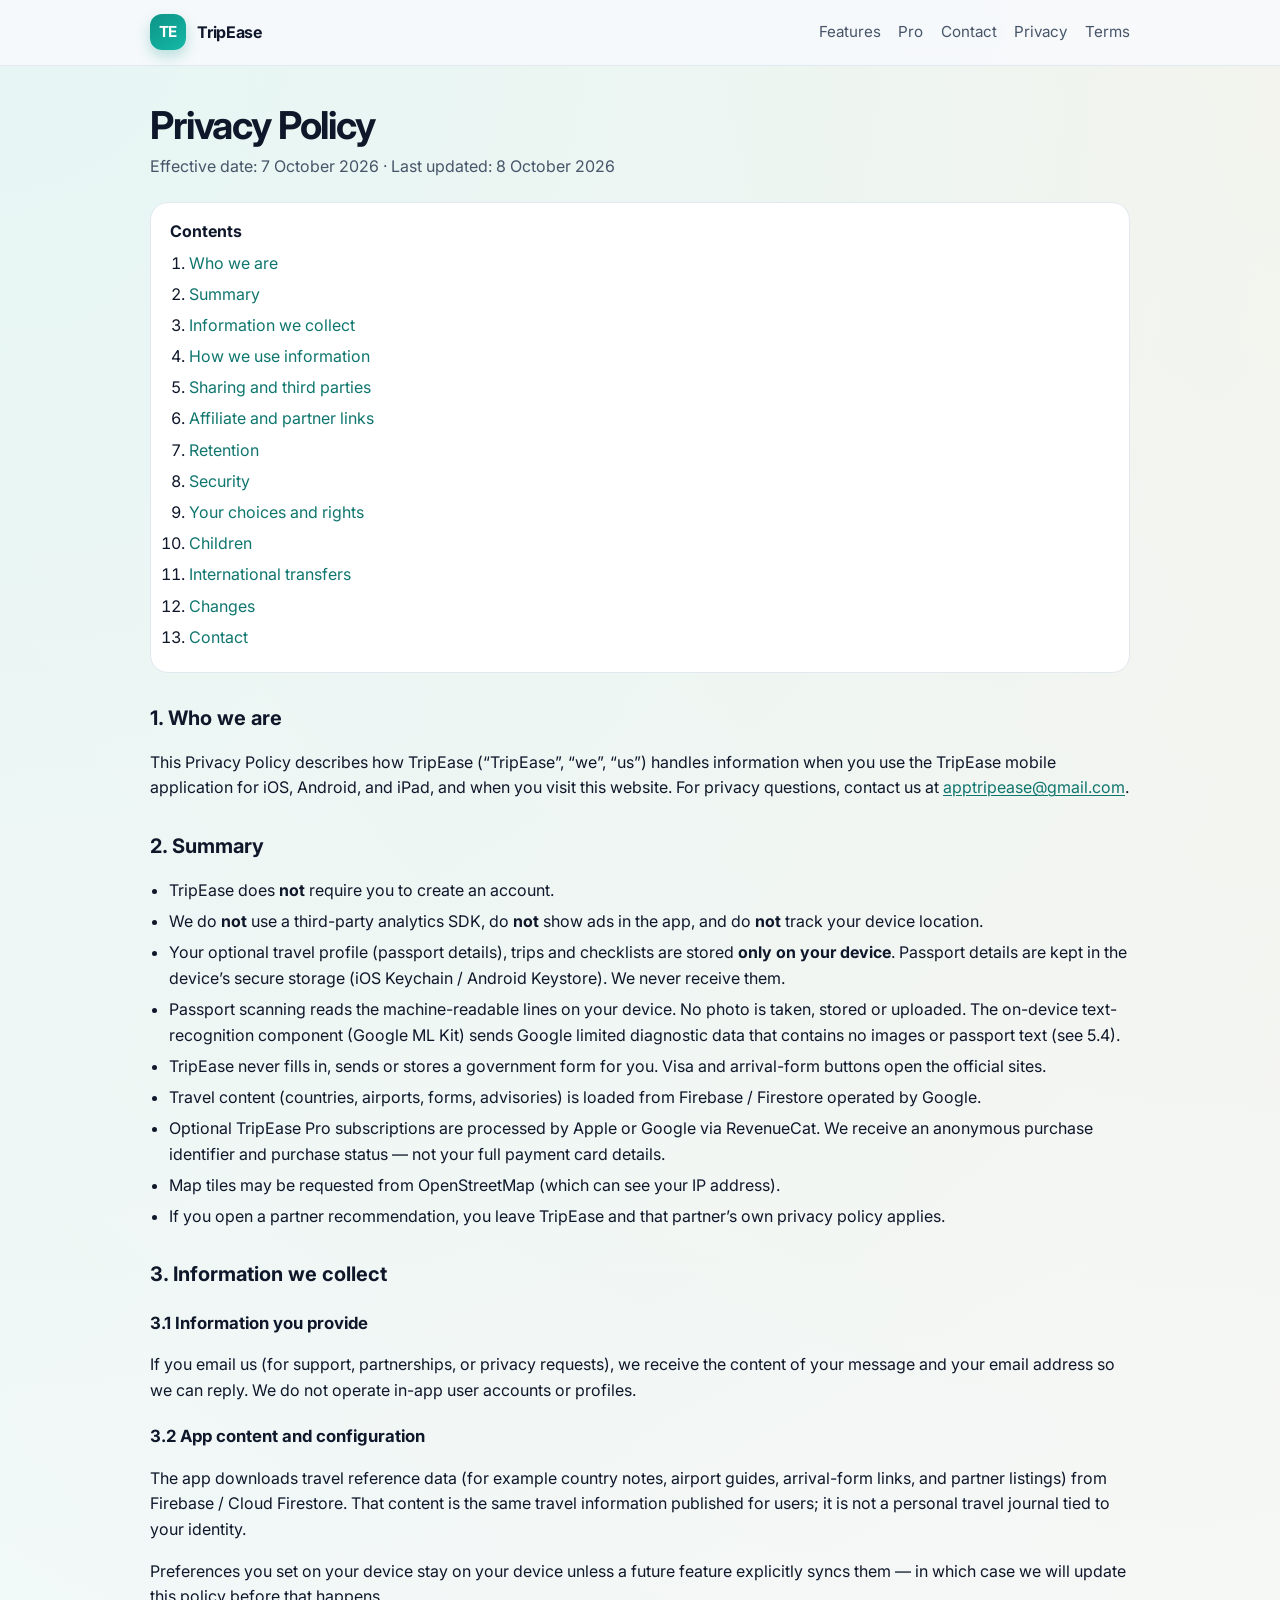
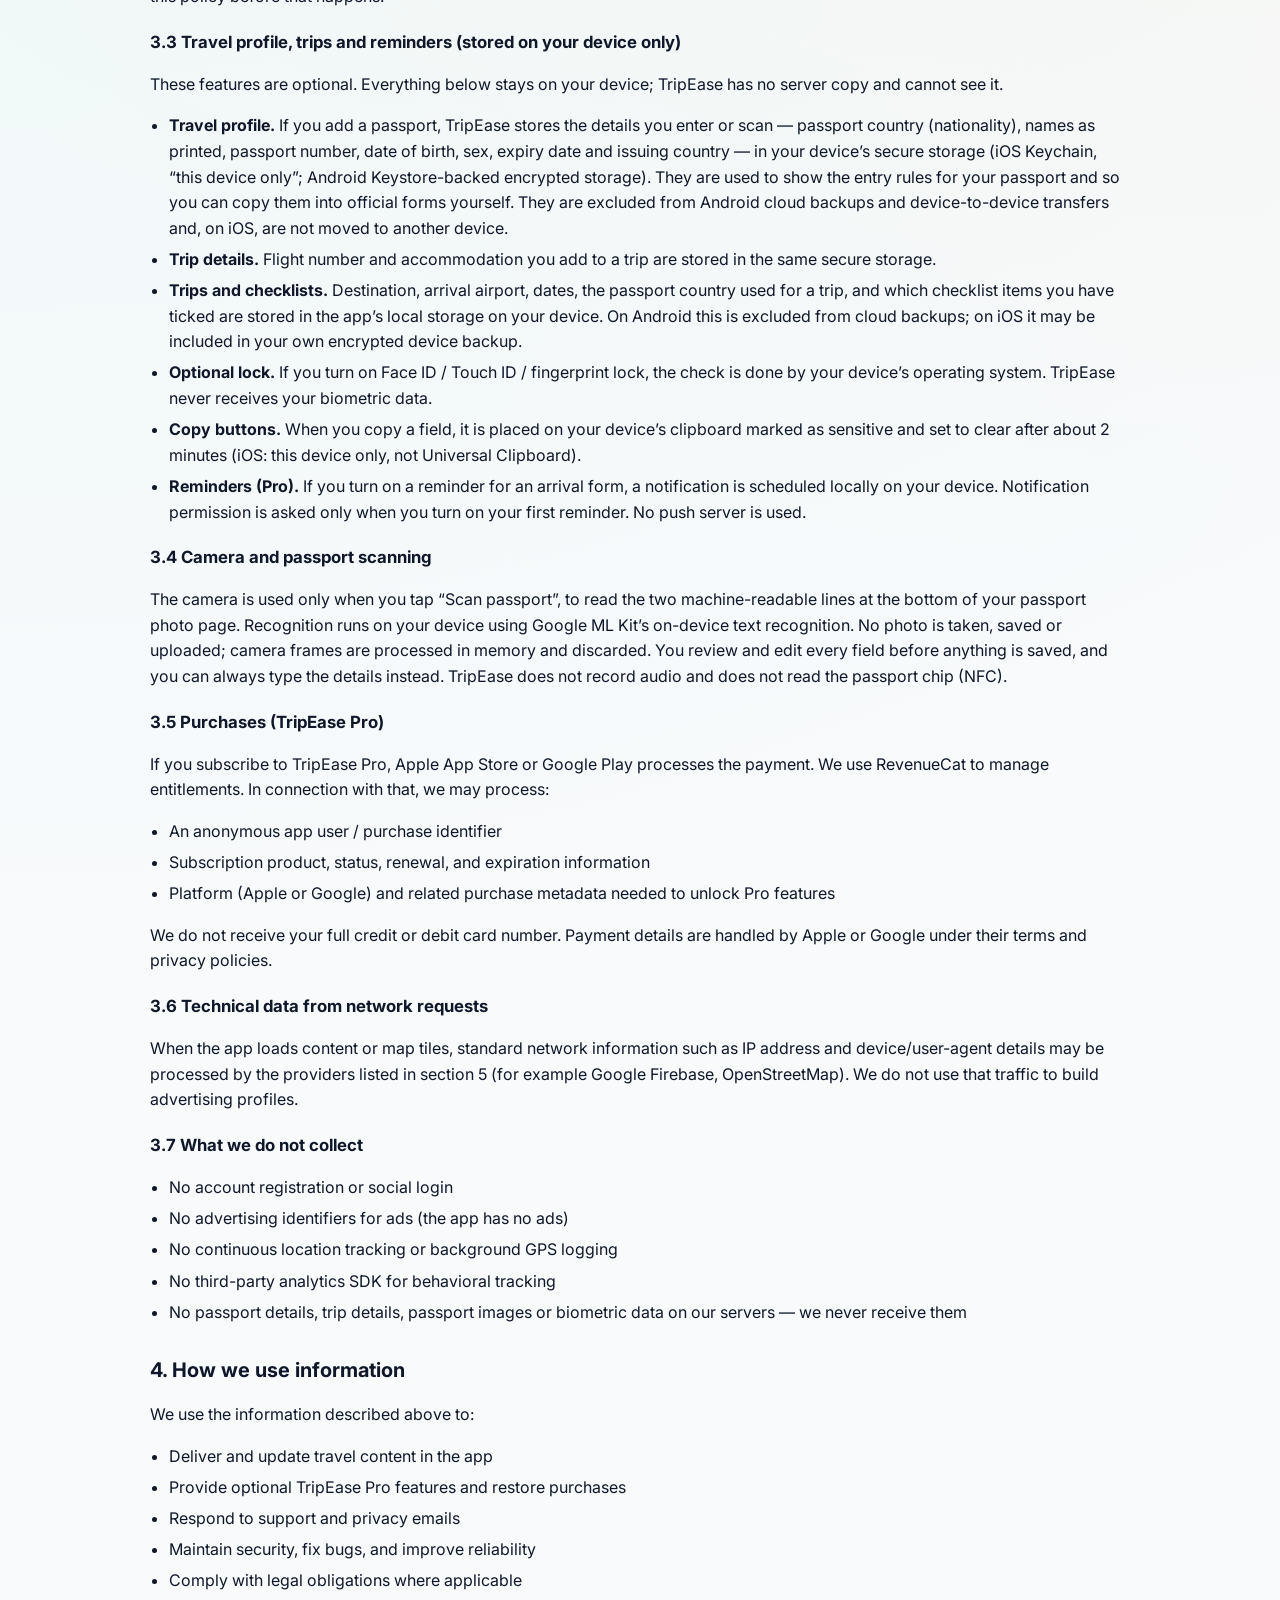
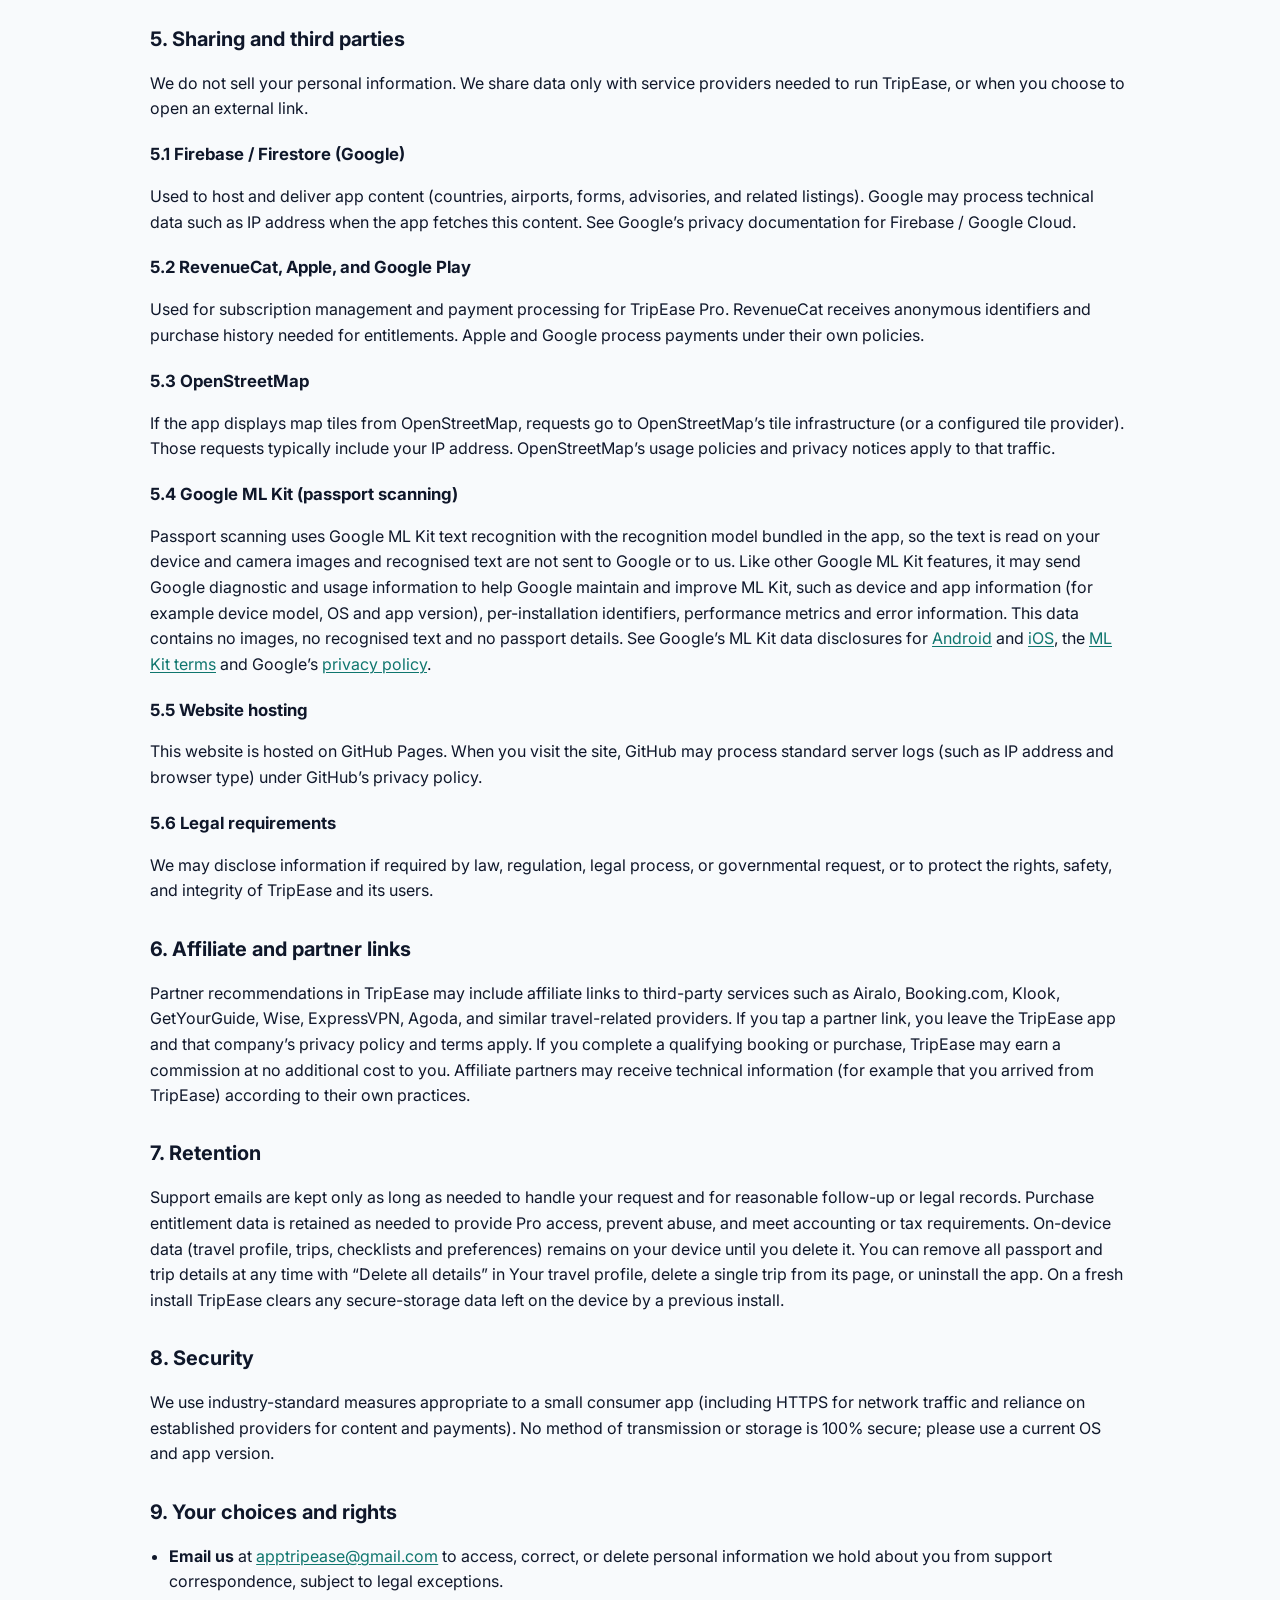
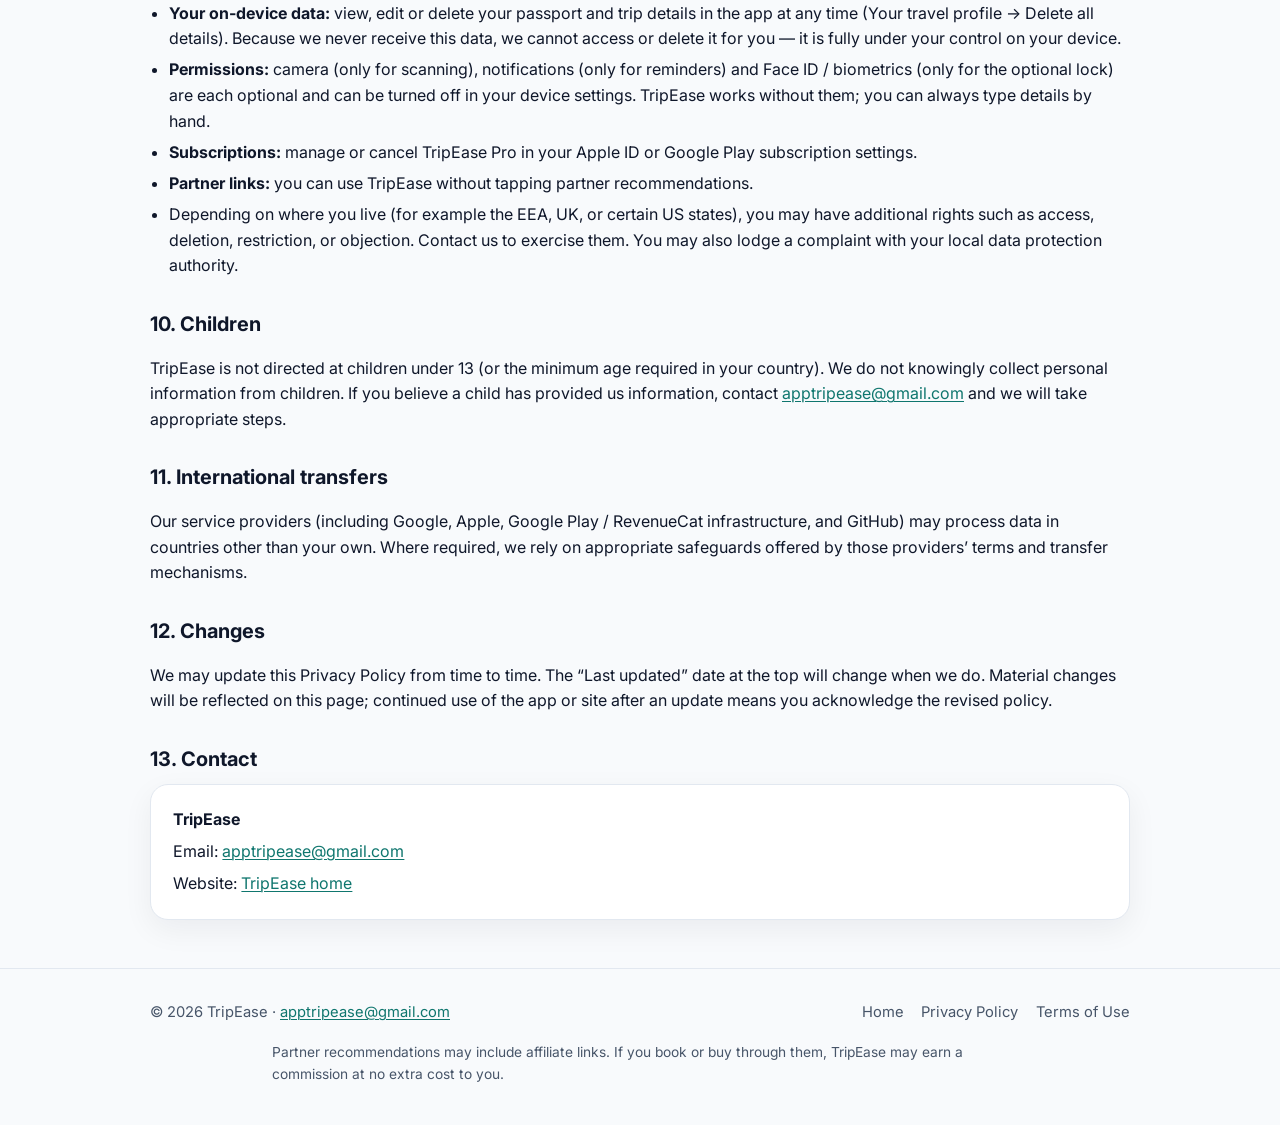
==== commit 03cfb7fd: "Privacy and terms: on-device travel profile, trips, passport scan, reminders" ====
--- a/privacy.html
+++ b/privacy.html
@@ -30,7 +30,7 @@
 
   <main class="wrap legal">
     <h1>Privacy Policy</h1>
-    <p class="meta">Effective date: 7 October 2026 · Last updated: 7 October 2026</p>
+    <p class="meta">Effective date: 7 October 2026 · Last updated: 8 October 2026</p>
 
     <div class="toc">
       <strong>Contents</strong>
@@ -61,6 +61,9 @@
     <ul>
       <li>TripEase does <strong>not</strong> require you to create an account.</li>
       <li>We do <strong>not</strong> use a third-party analytics SDK, do <strong>not</strong> show ads in the app, and do <strong>not</strong> track your device location.</li>
+      <li>Your optional travel profile (passport details), trips and checklists are stored <strong>only on your device</strong>. Passport details are kept in the device’s secure storage (iOS Keychain / Android Keystore). We never receive them.</li>
+      <li>Passport scanning reads the machine-readable lines on your device. No photo is taken, stored or uploaded. The on-device text-recognition component (Google ML Kit) sends Google limited diagnostic data that contains no images or passport text (see 5.4).</li>
+      <li>TripEase never fills in, sends or stores a government form for you. Visa and arrival-form buttons open the official sites.</li>
       <li>Travel content (countries, airports, forms, advisories) is loaded from Firebase / Firestore operated by Google.</li>
       <li>Optional TripEase Pro subscriptions are processed by Apple or Google via RevenueCat. We receive an anonymous purchase identifier and purchase status — not your full payment card details.</li>
       <li>Map tiles may be requested from OpenStreetMap (which can see your IP address).</li>
@@ -79,10 +82,26 @@
       The app downloads travel reference data (for example country notes, airport guides, arrival-form links, and partner listings) from Firebase / Cloud Firestore. That content is the same travel information published for users; it is not a personal travel journal tied to your identity.
     </p>
     <p>
-      Preferences you set on your device (such as selected destinations or checklist progress) stay on your device unless a future feature explicitly syncs them — in which case we will update this policy before that happens.
-    </p>
-
-    <h3>3.3 Purchases (TripEase Pro)</h3>
+      Preferences you set on your device stay on your device unless a future feature explicitly syncs them — in which case we will update this policy before that happens.
+    </p>
+
+    <h3 id="on-device">3.3 Travel profile, trips and reminders (stored on your device only)</h3>
+    <p>These features are optional. Everything below stays on your device; TripEase has no server copy and cannot see it.</p>
+    <ul>
+      <li><strong>Travel profile.</strong> If you add a passport, TripEase stores the details you enter or scan — passport country (nationality), names as printed, passport number, date of birth, sex, expiry date and issuing country — in your device’s secure storage (iOS Keychain, “this device only”; Android Keystore-backed encrypted storage). They are used to show the entry rules for your passport and so you can copy them into official forms yourself. They are excluded from Android cloud backups and device-to-device transfers and, on iOS, are not moved to another device.</li>
+      <li><strong>Trip details.</strong> Flight number and accommodation you add to a trip are stored in the same secure storage.</li>
+      <li><strong>Trips and checklists.</strong> Destination, arrival airport, dates, the passport country used for a trip, and which checklist items you have ticked are stored in the app’s local storage on your device. On Android this is excluded from cloud backups; on iOS it may be included in your own encrypted device backup.</li>
+      <li><strong>Optional lock.</strong> If you turn on Face ID / Touch ID / fingerprint lock, the check is done by your device’s operating system. TripEase never receives your biometric data.</li>
+      <li><strong>Copy buttons.</strong> When you copy a field, it is placed on your device’s clipboard marked as sensitive and set to clear after about 2 minutes (iOS: this device only, not Universal Clipboard).</li>
+      <li><strong>Reminders (Pro).</strong> If you turn on a reminder for an arrival form, a notification is scheduled locally on your device. Notification permission is asked only when you turn on your first reminder. No push server is used.</li>
+    </ul>
+
+    <h3 id="camera">3.4 Camera and passport scanning</h3>
+    <p>
+      The camera is used only when you tap “Scan passport”, to read the two machine-readable lines at the bottom of your passport photo page. Recognition runs on your device using Google ML Kit’s on-device text recognition. No photo is taken, saved or uploaded; camera frames are processed in memory and discarded. You review and edit every field before anything is saved, and you can always type the details instead. TripEase does not record audio and does not read the passport chip (NFC).
+    </p>
+
+    <h3>3.5 Purchases (TripEase Pro)</h3>
     <p>
       If you subscribe to TripEase Pro, Apple App Store or Google Play processes the payment. We use RevenueCat to manage entitlements. In connection with that, we may process:
     </p>
@@ -95,17 +114,18 @@
       We do not receive your full credit or debit card number. Payment details are handled by Apple or Google under their terms and privacy policies.
     </p>
 
-    <h3>3.4 Technical data from network requests</h3>
+    <h3>3.6 Technical data from network requests</h3>
     <p>
       When the app loads content or map tiles, standard network information such as IP address and device/user-agent details may be processed by the providers listed in section 5 (for example Google Firebase, OpenStreetMap). We do not use that traffic to build advertising profiles.
     </p>
 
-    <h3>3.5 What we do not collect</h3>
+    <h3>3.7 What we do not collect</h3>
     <ul>
       <li>No account registration or social login</li>
       <li>No advertising identifiers for ads (the app has no ads)</li>
       <li>No continuous location tracking or background GPS logging</li>
       <li>No third-party analytics SDK for behavioral tracking</li>
+      <li>No passport details, trip details, passport images or biometric data on our servers — we never receive them</li>
     </ul>
 
     <h2 id="use">4. How we use information</h2>
@@ -138,12 +158,17 @@
       If the app displays map tiles from OpenStreetMap, requests go to OpenStreetMap’s tile infrastructure (or a configured tile provider). Those requests typically include your IP address. OpenStreetMap’s usage policies and privacy notices apply to that traffic.
     </p>
 
-    <h3>5.4 Website hosting</h3>
+    <h3 id="mlkit">5.4 Google ML Kit (passport scanning)</h3>
+    <p>
+      Passport scanning uses Google ML Kit text recognition with the recognition model bundled in the app, so the text is read on your device and camera images and recognised text are not sent to Google or to us. Like other Google ML Kit features, it may send Google diagnostic and usage information to help Google maintain and improve ML Kit, such as device and app information (for example device model, OS and app version), per-installation identifiers, performance metrics and error information. This data contains no images, no recognised text and no passport details. See Google’s ML Kit data disclosures for <a href="https://developers.google.com/ml-kit/android-data-disclosure">Android</a> and <a href="https://developers.google.com/ml-kit/ios-data-disclosure">iOS</a>, the <a href="https://developers.google.com/ml-kit/terms">ML Kit terms</a> and Google’s <a href="https://policies.google.com/privacy">privacy policy</a>.
+    </p>
+
+    <h3>5.5 Website hosting</h3>
     <p>
       This website is hosted on GitHub Pages. When you visit the site, GitHub may process standard server logs (such as IP address and browser type) under GitHub’s privacy policy.
     </p>
 
-    <h3>5.5 Legal requirements</h3>
+    <h3>5.6 Legal requirements</h3>
     <p>
       We may disclose information if required by law, regulation, legal process, or governmental request, or to protect the rights, safety, and integrity of TripEase and its users.
     </p>
@@ -160,7 +185,7 @@
     <p>
       Support emails are kept only as long as needed to handle your request and for reasonable follow-up or legal records.
       Purchase entitlement data is retained as needed to provide Pro access, prevent abuse, and meet accounting or tax requirements.
-      On-device preferences remain on your device until you clear app data or uninstall the app.
+      On-device data (travel profile, trips, checklists and preferences) remains on your device until you delete it. You can remove all passport and trip details at any time with “Delete all details” in Your travel profile, delete a single trip from its page, or uninstall the app. On a fresh install TripEase clears any secure-storage data left on the device by a previous install.
     </p>
 
     <h2 id="security">8. Security</h2>
@@ -171,6 +196,8 @@
     <h2 id="rights">9. Your choices and rights</h2>
     <ul>
       <li><strong>Email us</strong> at <a href="mailto:apptripease@gmail.com">apptripease@gmail.com</a> to access, correct, or delete personal information we hold about you from support correspondence, subject to legal exceptions.</li>
+      <li><strong>Your on-device data:</strong> view, edit or delete your passport and trip details in the app at any time (Your travel profile → Delete all details). Because we never receive this data, we cannot access or delete it for you — it is fully under your control on your device.</li>
+      <li><strong>Permissions:</strong> camera (only for scanning), notifications (only for reminders) and Face ID / biometrics (only for the optional lock) are each optional and can be turned off in your device settings. TripEase works without them; you can always type details by hand.</li>
       <li><strong>Subscriptions:</strong> manage or cancel TripEase Pro in your Apple ID or Google Play subscription settings.</li>
       <li><strong>Partner links:</strong> you can use TripEase without tapping partner recommendations.</li>
       <li>Depending on where you live (for example the EEA, UK, or certain US states), you may have additional rights such as access, deletion, restriction, or objection. Contact us to exercise them. You may also lodge a complaint with your local data protection authority.</li>
--- a/styles.css
+++ b/styles.css
@@ -358,3 +358,28 @@
   .hero { padding-top: 2rem; }
   .hero-card { order: -1; max-width: 420px; margin: 0 auto; }
 }
+
+.shots {
+  display: grid;
+  grid-template-columns: repeat(2, minmax(0, 300px));
+  gap: 1.5rem;
+}
+.shot {
+  margin: 0;
+  background: var(--surface);
+  border: 1px solid var(--line);
+  border-radius: 28px;
+  padding: 0.7rem;
+  box-shadow: var(--shadow);
+}
+.shot img {
+  width: 100%;
+  height: auto;
+  display: block;
+  border-radius: 22px;
+  background: #ebe6de;
+}
+@media (max-width: 560px) {
+  .shots { grid-template-columns: 1fr; justify-items: center; }
+  .shot { max-width: 300px; }
+}
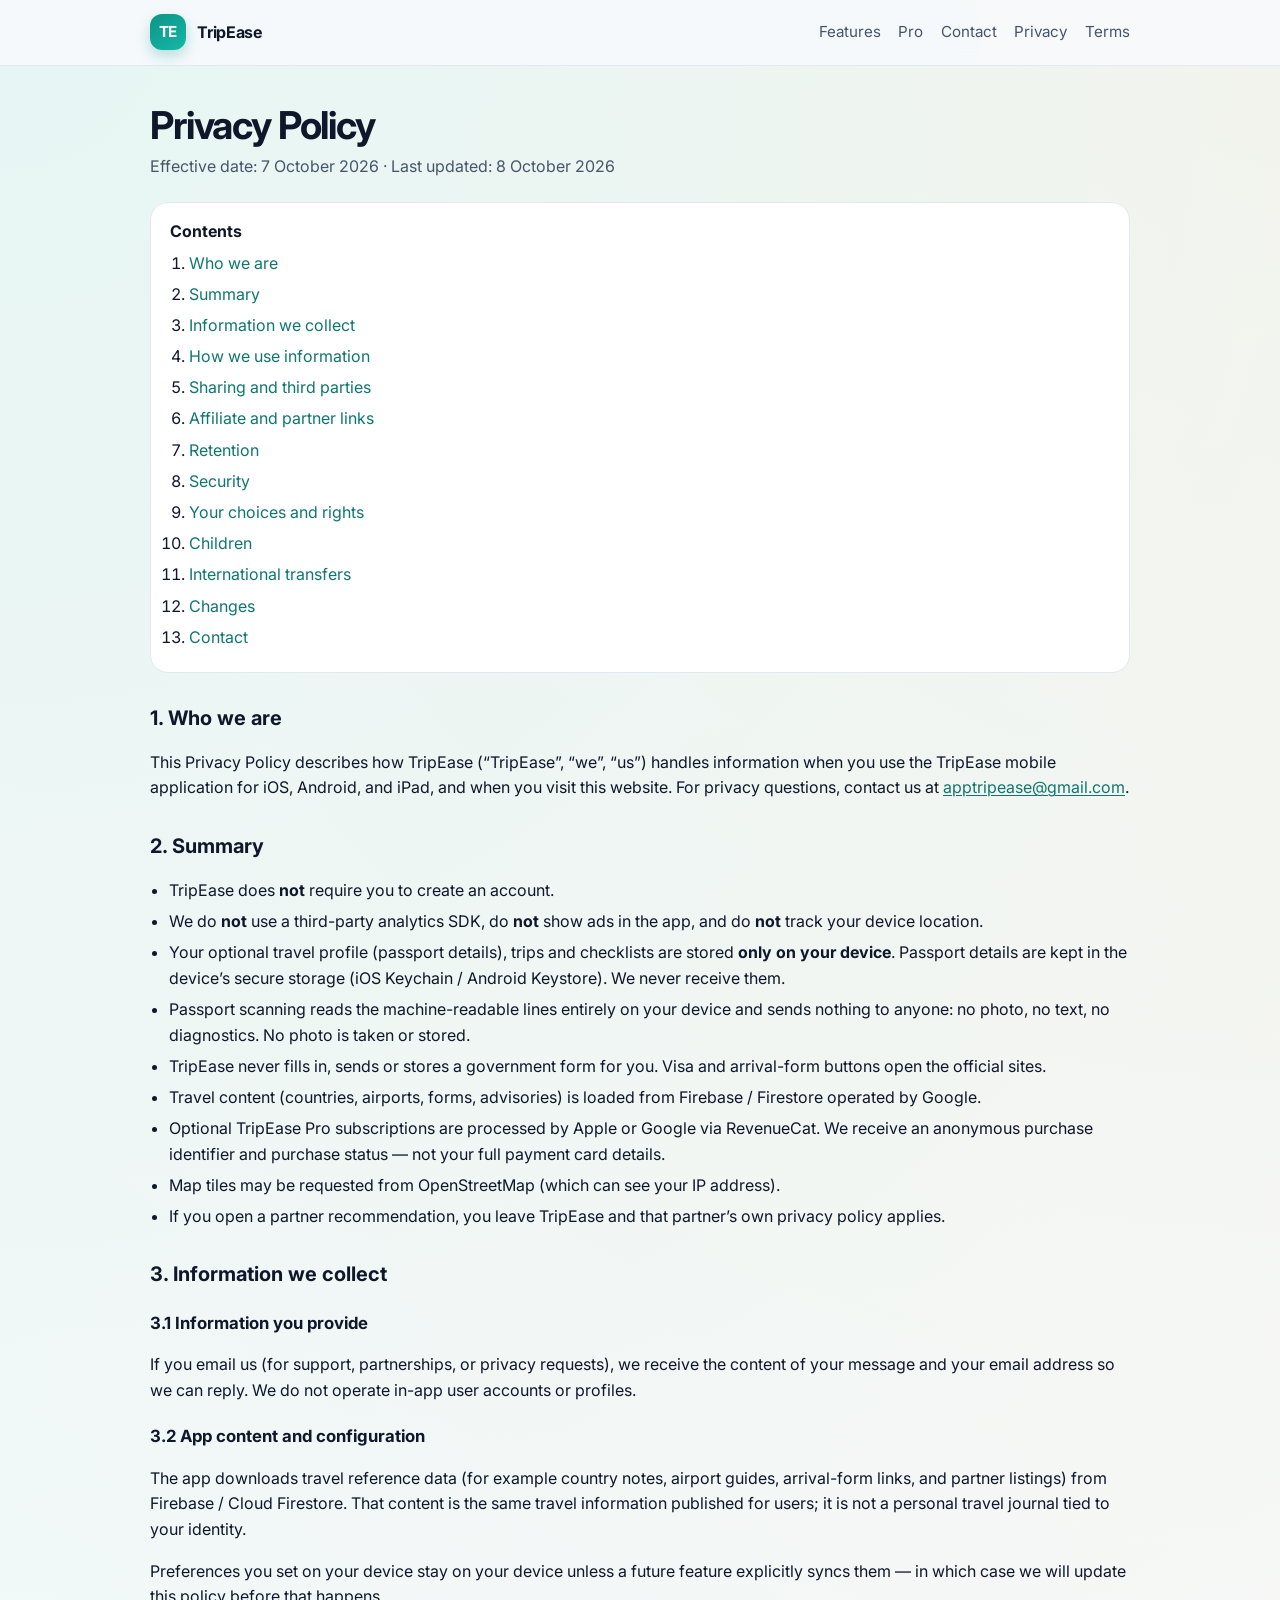
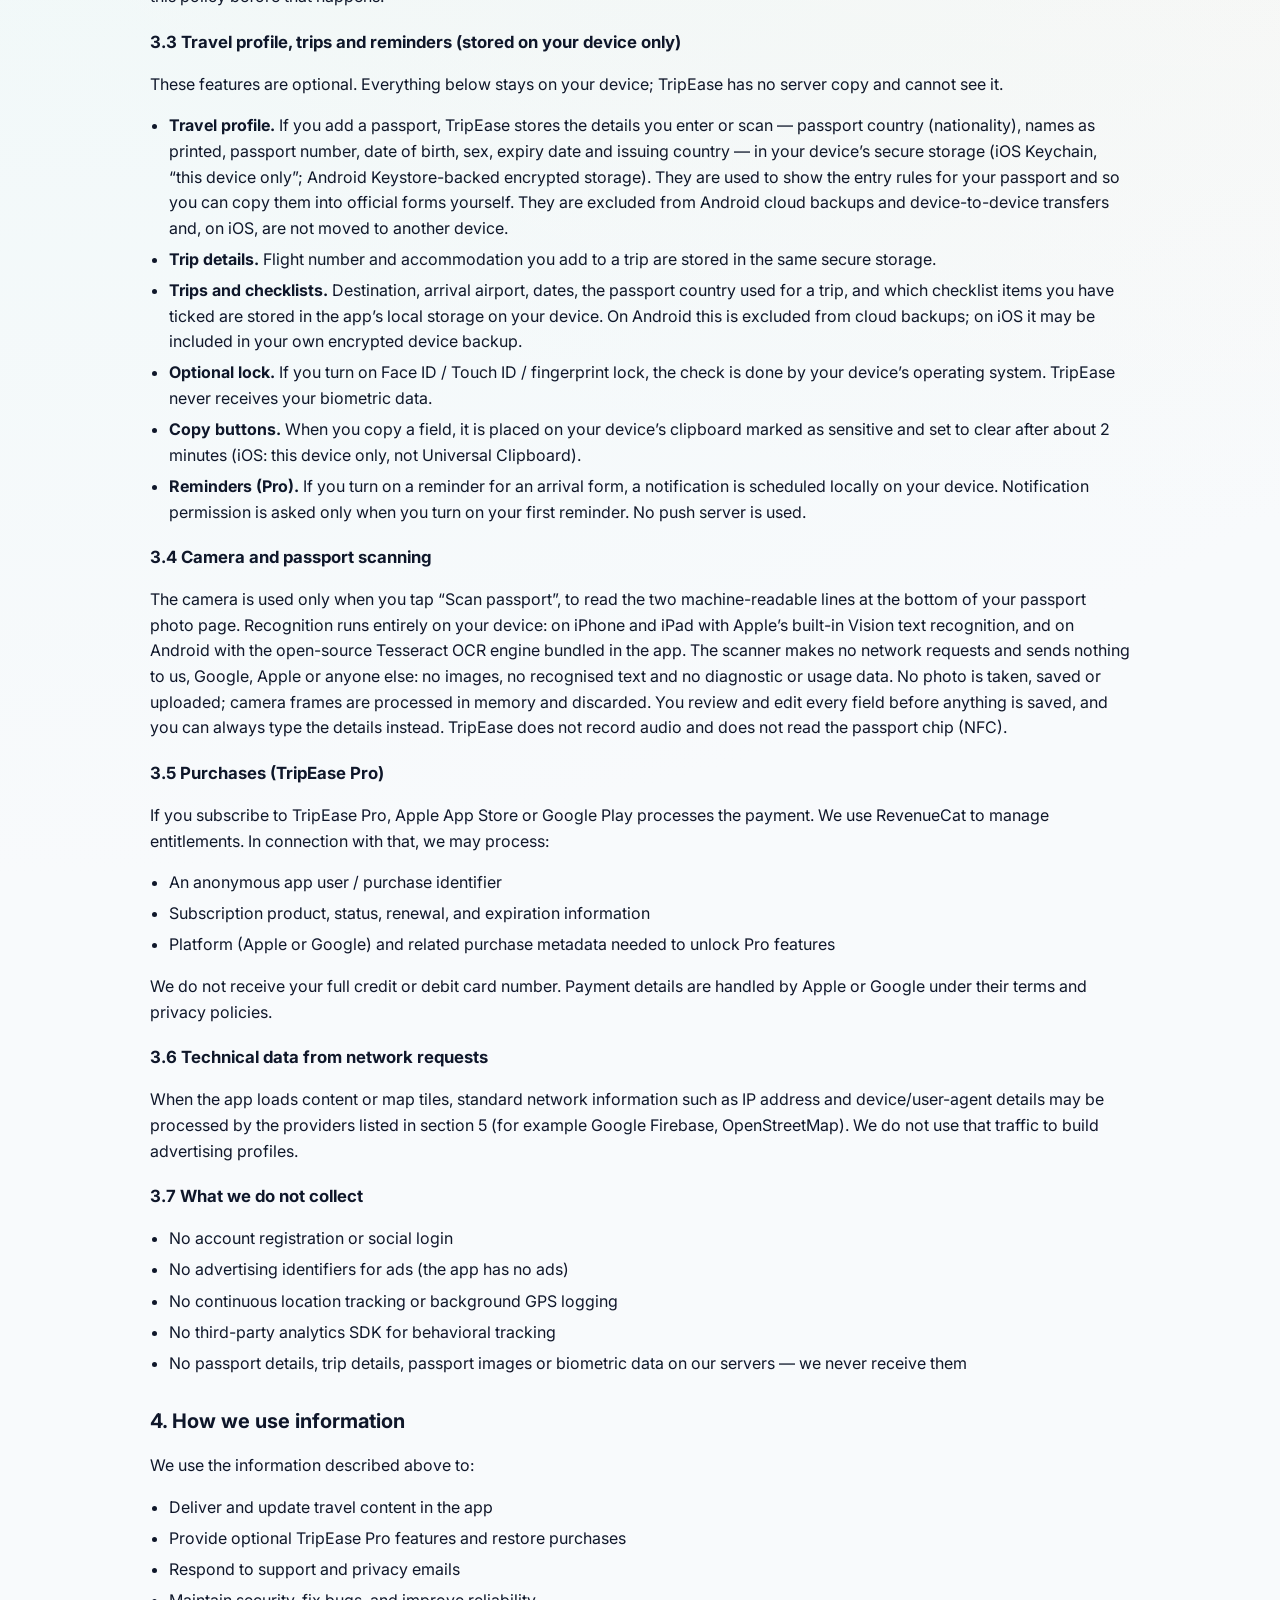
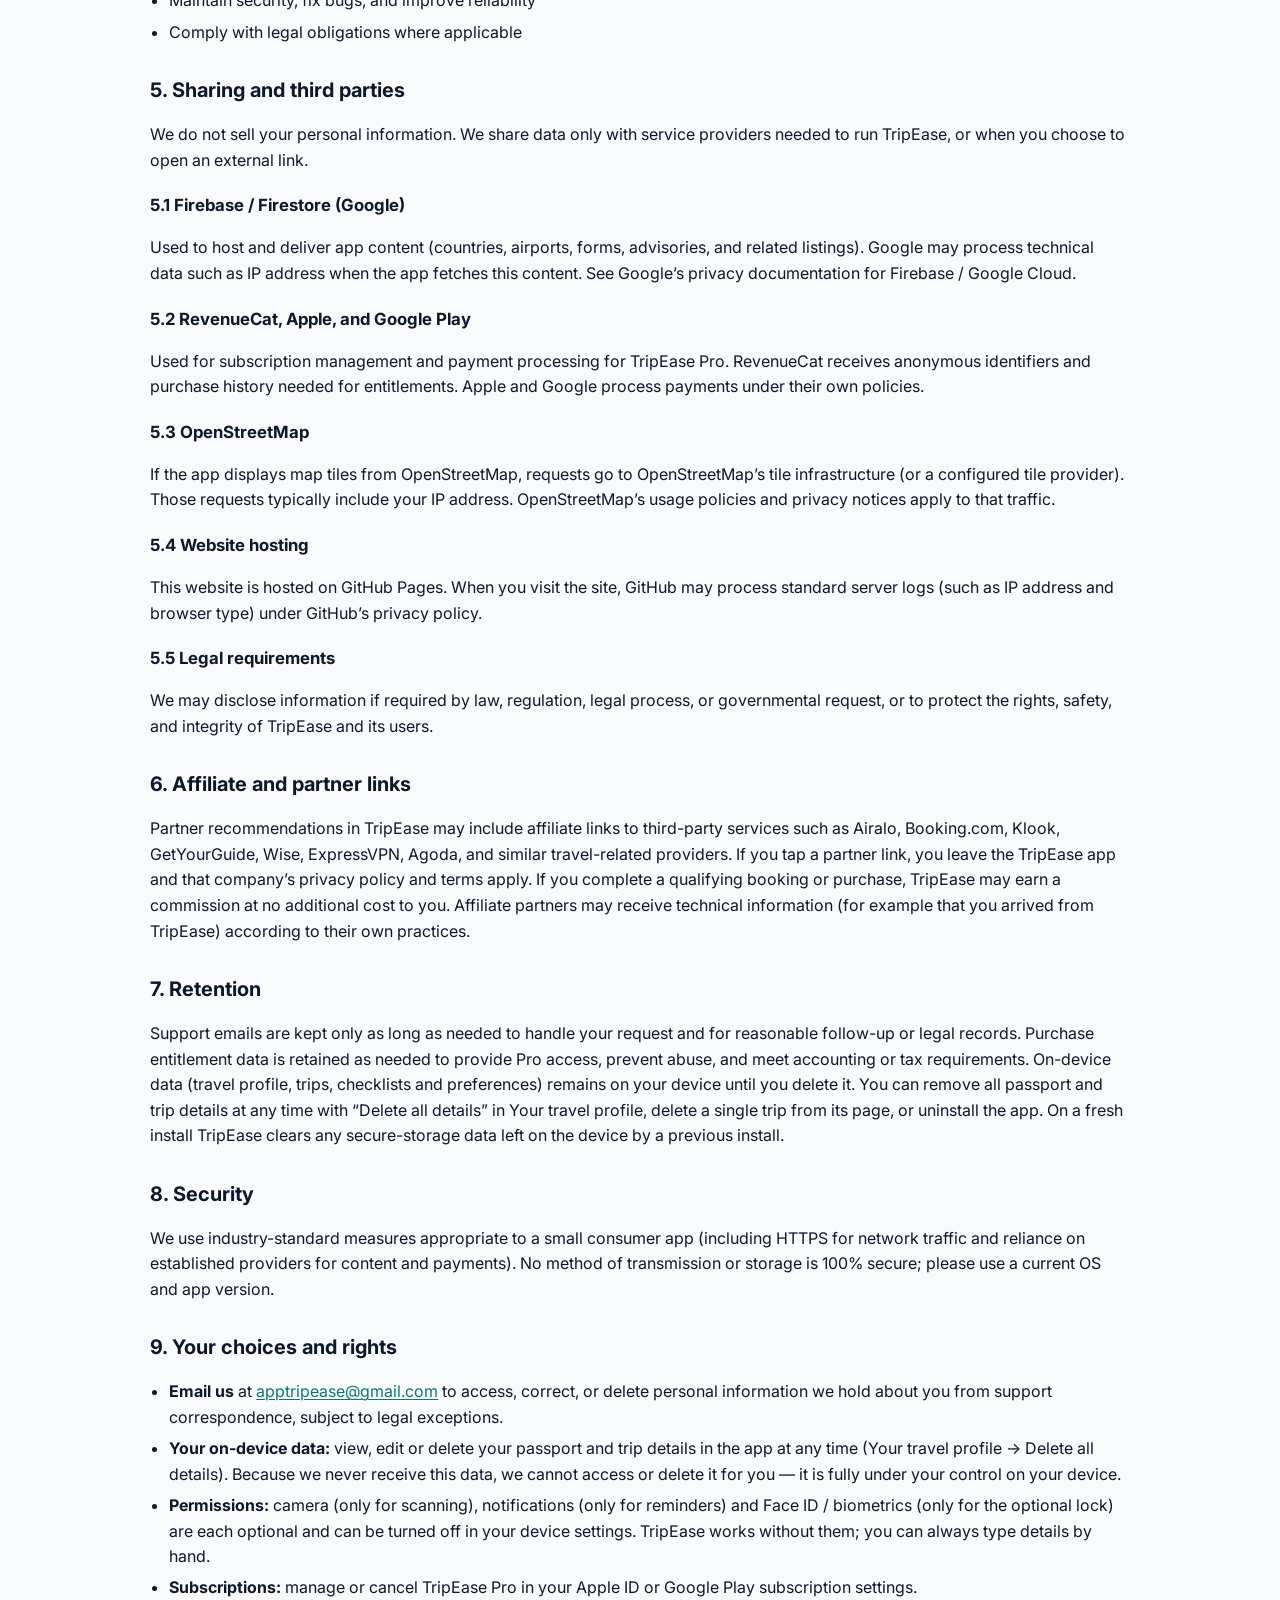
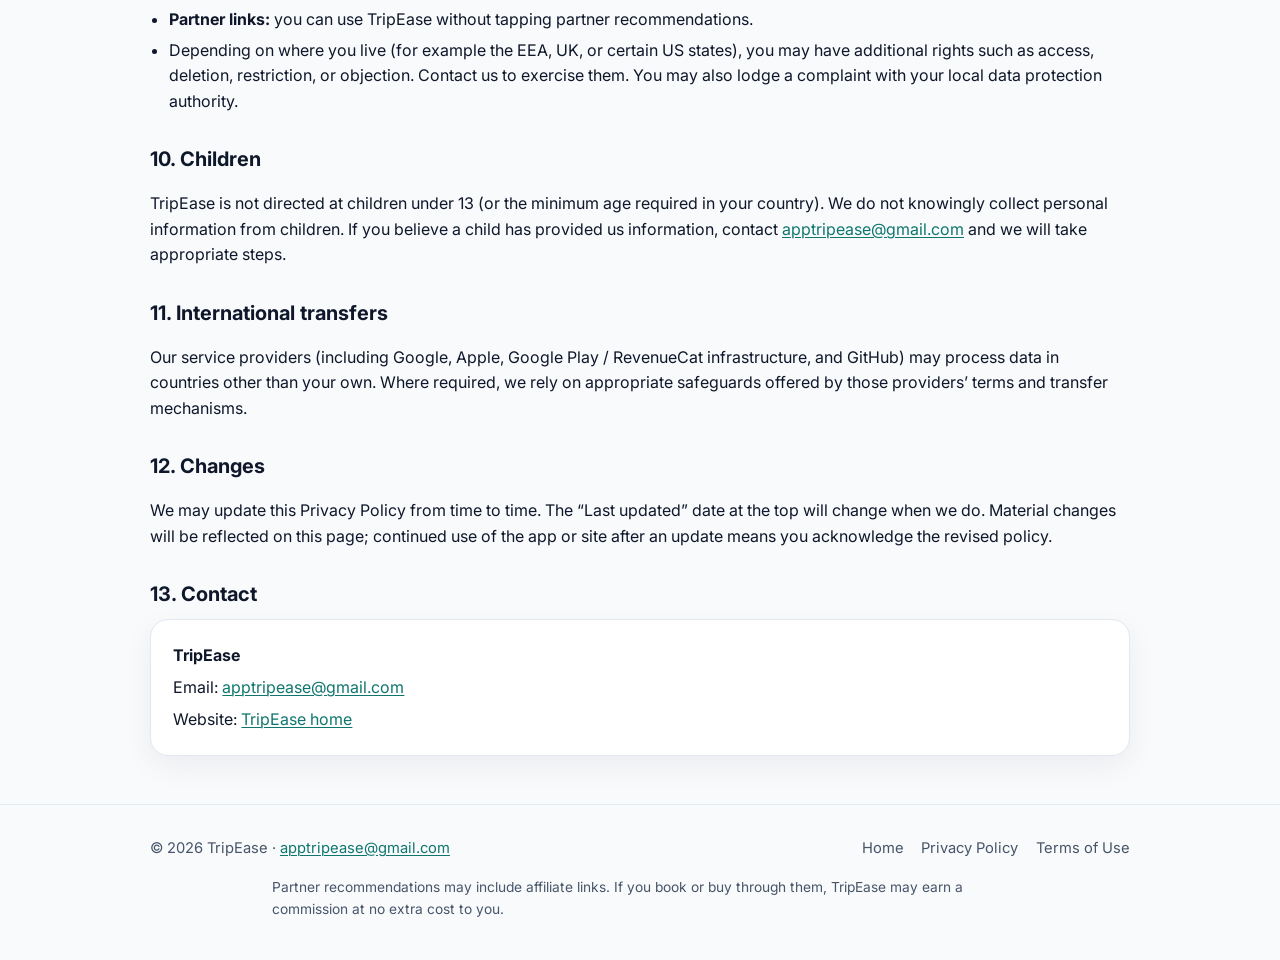
==== commit e588ced5: "Privacy: passport scanner sends nothing (Apple Vision / Tesseract on device); drop ML Kit section" ====
--- a/privacy.html
+++ b/privacy.html
@@ -62,7 +62,7 @@
       <li>TripEase does <strong>not</strong> require you to create an account.</li>
       <li>We do <strong>not</strong> use a third-party analytics SDK, do <strong>not</strong> show ads in the app, and do <strong>not</strong> track your device location.</li>
       <li>Your optional travel profile (passport details), trips and checklists are stored <strong>only on your device</strong>. Passport details are kept in the device’s secure storage (iOS Keychain / Android Keystore). We never receive them.</li>
-      <li>Passport scanning reads the machine-readable lines on your device. No photo is taken, stored or uploaded. The on-device text-recognition component (Google ML Kit) sends Google limited diagnostic data that contains no images or passport text (see 5.4).</li>
+      <li>Passport scanning reads the machine-readable lines entirely on your device and sends nothing to anyone: no photo, no text, no diagnostics. No photo is taken or stored.</li>
       <li>TripEase never fills in, sends or stores a government form for you. Visa and arrival-form buttons open the official sites.</li>
       <li>Travel content (countries, airports, forms, advisories) is loaded from Firebase / Firestore operated by Google.</li>
       <li>Optional TripEase Pro subscriptions are processed by Apple or Google via RevenueCat. We receive an anonymous purchase identifier and purchase status — not your full payment card details.</li>
@@ -98,7 +98,7 @@
 
     <h3 id="camera">3.4 Camera and passport scanning</h3>
     <p>
-      The camera is used only when you tap “Scan passport”, to read the two machine-readable lines at the bottom of your passport photo page. Recognition runs on your device using Google ML Kit’s on-device text recognition. No photo is taken, saved or uploaded; camera frames are processed in memory and discarded. You review and edit every field before anything is saved, and you can always type the details instead. TripEase does not record audio and does not read the passport chip (NFC).
+      The camera is used only when you tap “Scan passport”, to read the two machine-readable lines at the bottom of your passport photo page. Recognition runs entirely on your device: on iPhone and iPad with Apple’s built-in Vision text recognition, and on Android with the open-source Tesseract OCR engine bundled in the app. The scanner makes no network requests and sends nothing to us, Google, Apple or anyone else: no images, no recognised text and no diagnostic or usage data. No photo is taken, saved or uploaded; camera frames are processed in memory and discarded. You review and edit every field before anything is saved, and you can always type the details instead. TripEase does not record audio and does not read the passport chip (NFC).
     </p>
 
     <h3>3.5 Purchases (TripEase Pro)</h3>
@@ -158,17 +158,12 @@
       If the app displays map tiles from OpenStreetMap, requests go to OpenStreetMap’s tile infrastructure (or a configured tile provider). Those requests typically include your IP address. OpenStreetMap’s usage policies and privacy notices apply to that traffic.
     </p>
 
-    <h3 id="mlkit">5.4 Google ML Kit (passport scanning)</h3>
-    <p>
-      Passport scanning uses Google ML Kit text recognition with the recognition model bundled in the app, so the text is read on your device and camera images and recognised text are not sent to Google or to us. Like other Google ML Kit features, it may send Google diagnostic and usage information to help Google maintain and improve ML Kit, such as device and app information (for example device model, OS and app version), per-installation identifiers, performance metrics and error information. This data contains no images, no recognised text and no passport details. See Google’s ML Kit data disclosures for <a href="https://developers.google.com/ml-kit/android-data-disclosure">Android</a> and <a href="https://developers.google.com/ml-kit/ios-data-disclosure">iOS</a>, the <a href="https://developers.google.com/ml-kit/terms">ML Kit terms</a> and Google’s <a href="https://policies.google.com/privacy">privacy policy</a>.
-    </p>
-
-    <h3>5.5 Website hosting</h3>
+    <h3>5.4 Website hosting</h3>
     <p>
       This website is hosted on GitHub Pages. When you visit the site, GitHub may process standard server logs (such as IP address and browser type) under GitHub’s privacy policy.
     </p>
 
-    <h3>5.6 Legal requirements</h3>
+    <h3>5.5 Legal requirements</h3>
     <p>
       We may disclose information if required by law, regulation, legal process, or governmental request, or to protect the rights, safety, and integrity of TripEase and its users.
     </p>
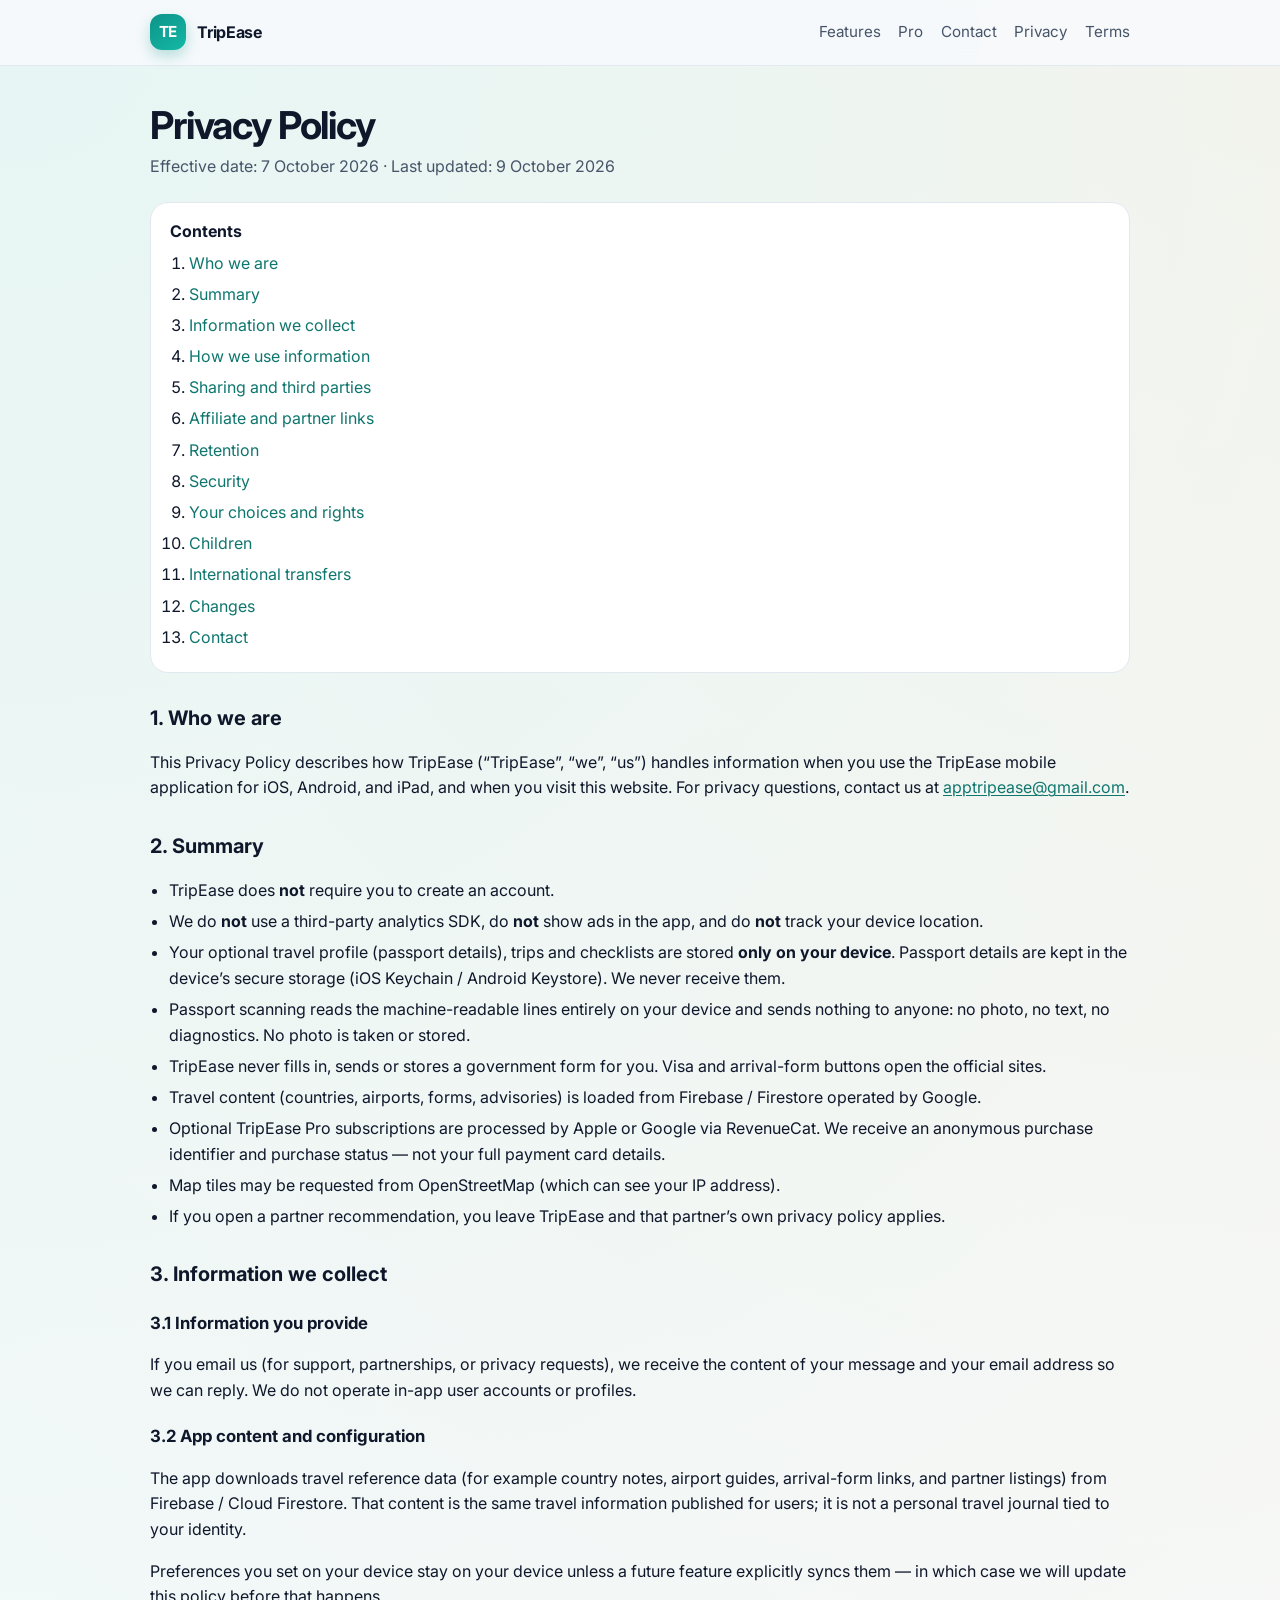
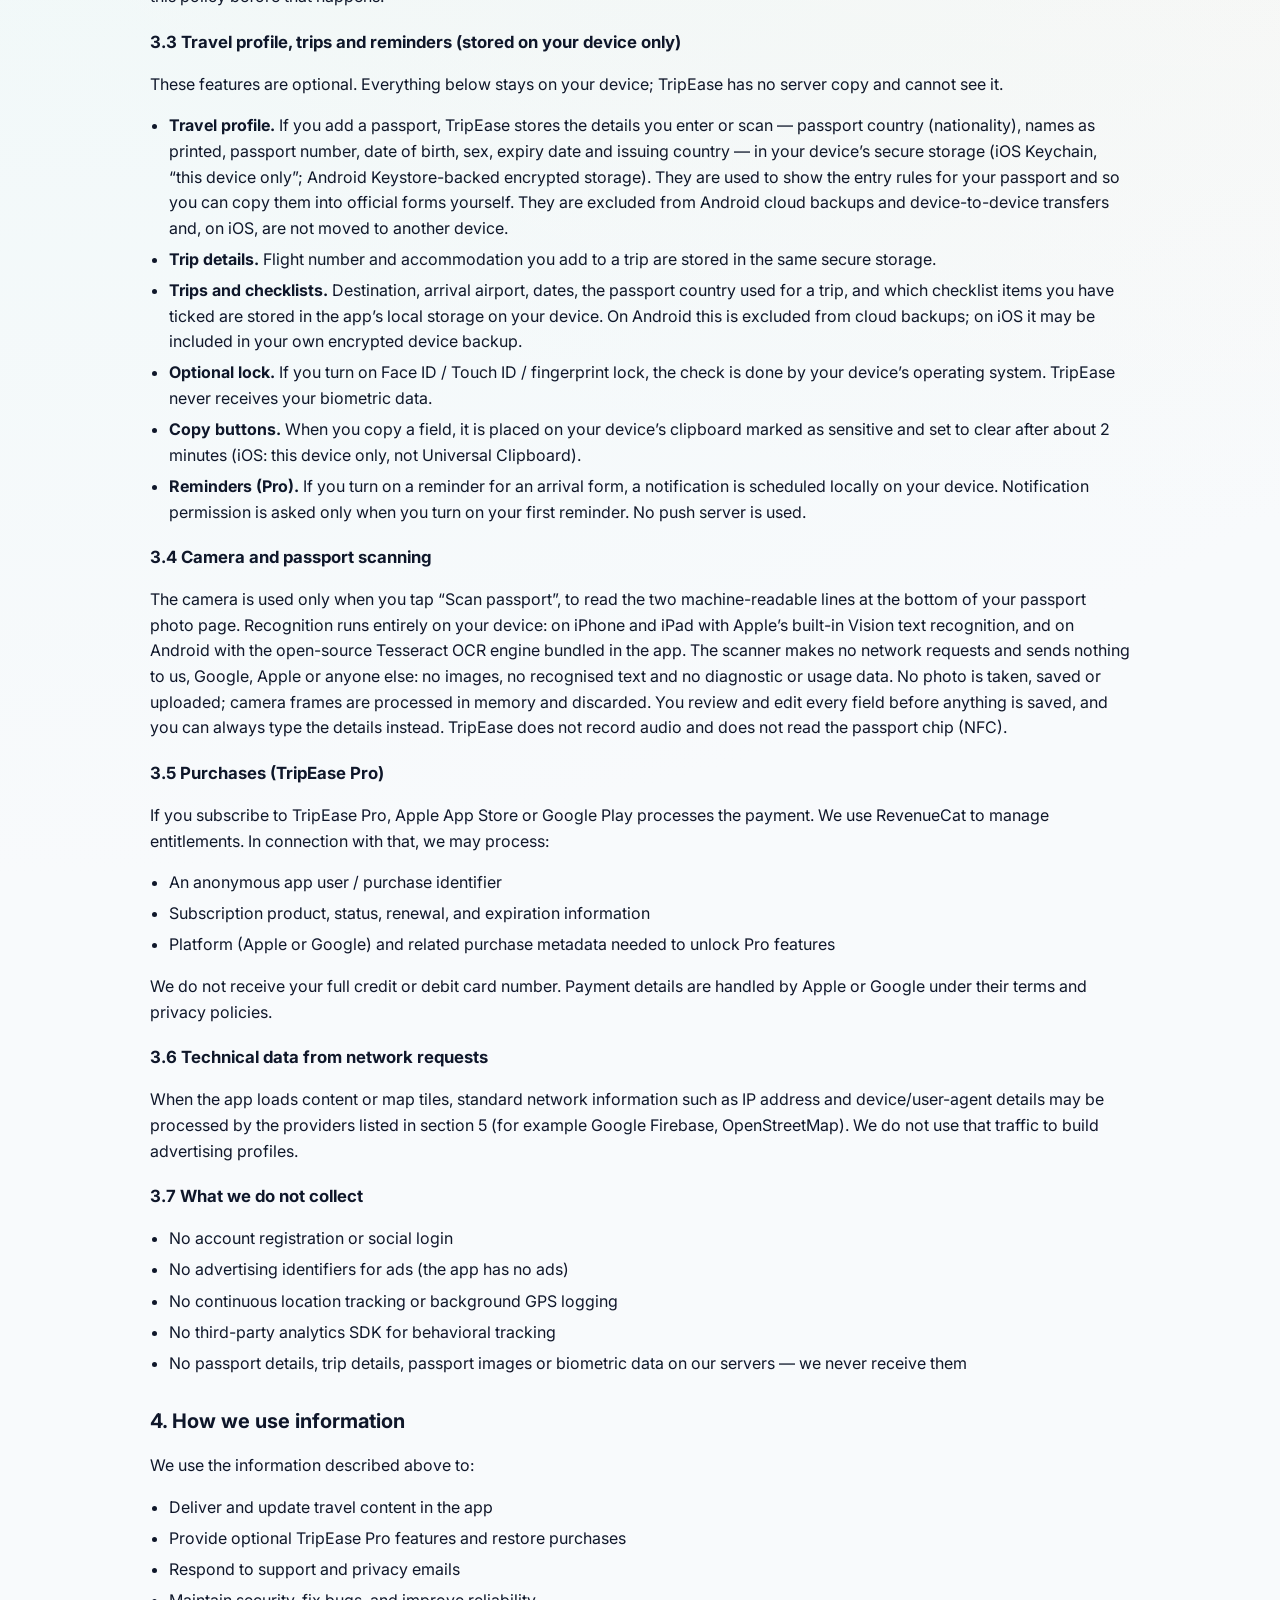
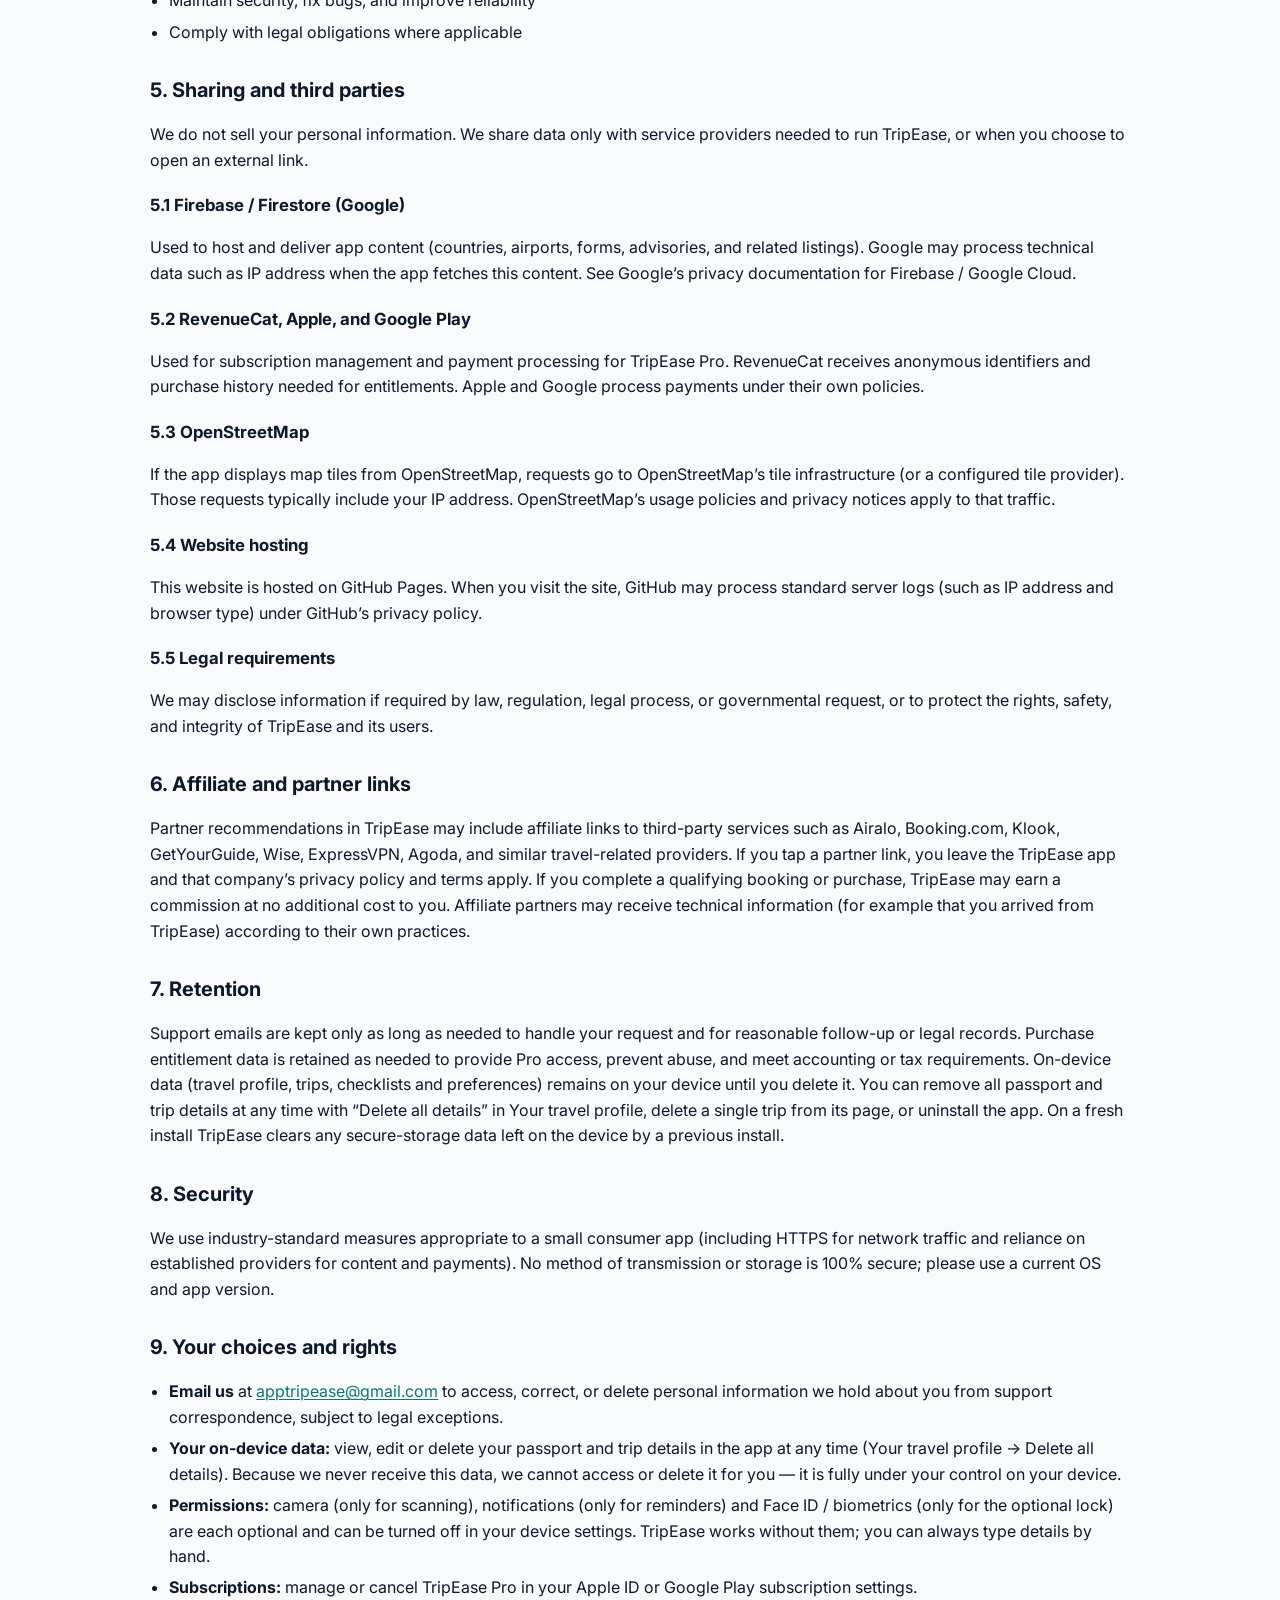
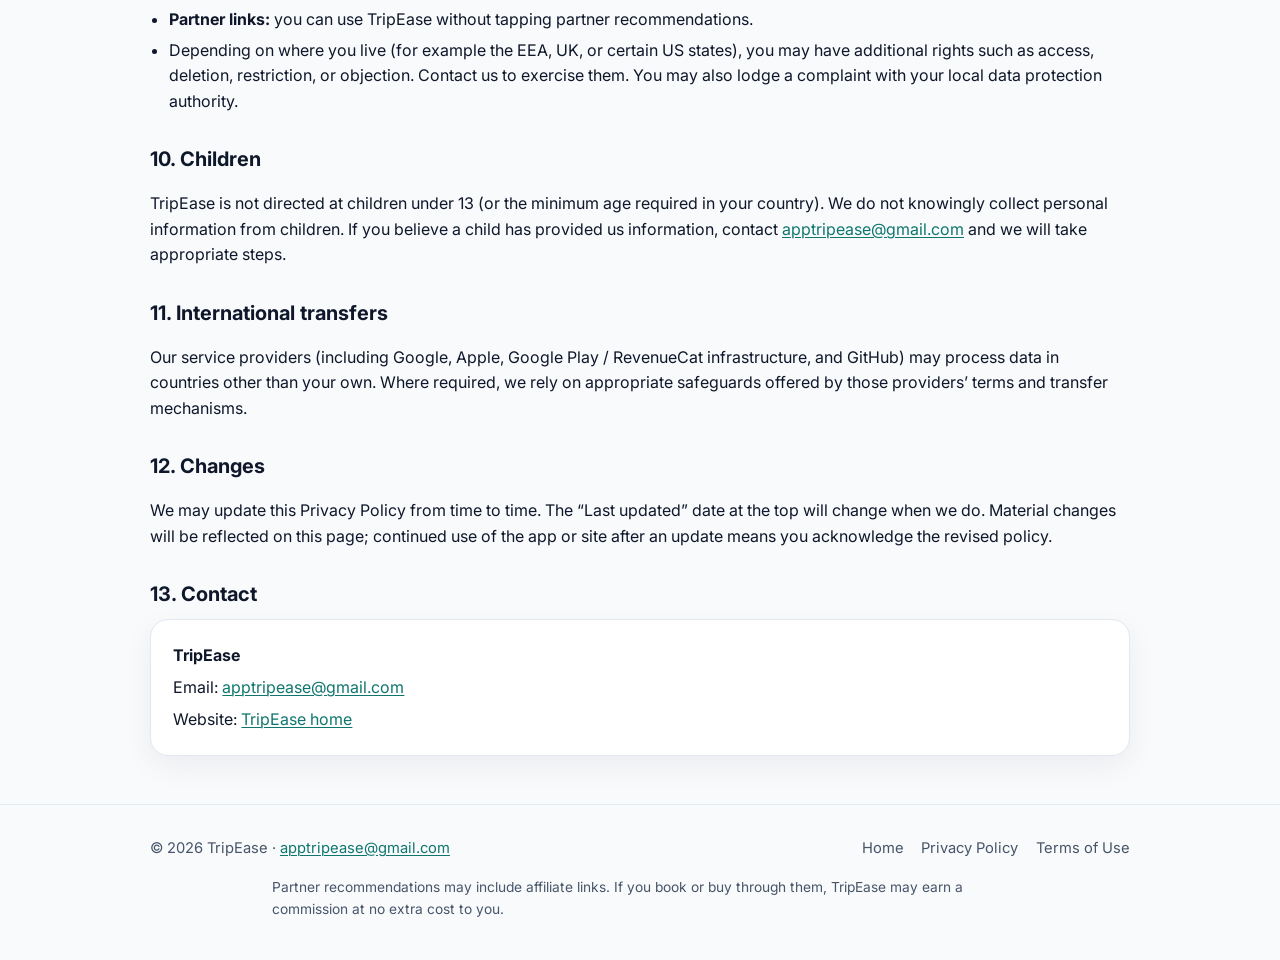
==== commit 1a34f653: "Set Last updated to 9 October 2026" ====
--- a/privacy.html
+++ b/privacy.html
@@ -30,7 +30,7 @@
 
   <main class="wrap legal">
     <h1>Privacy Policy</h1>
-    <p class="meta">Effective date: 7 October 2026 · Last updated: 8 October 2026</p>
+    <p class="meta">Effective date: 7 October 2026 · Last updated: 9 October 2026</p>
 
     <div class="toc">
       <strong>Contents</strong>
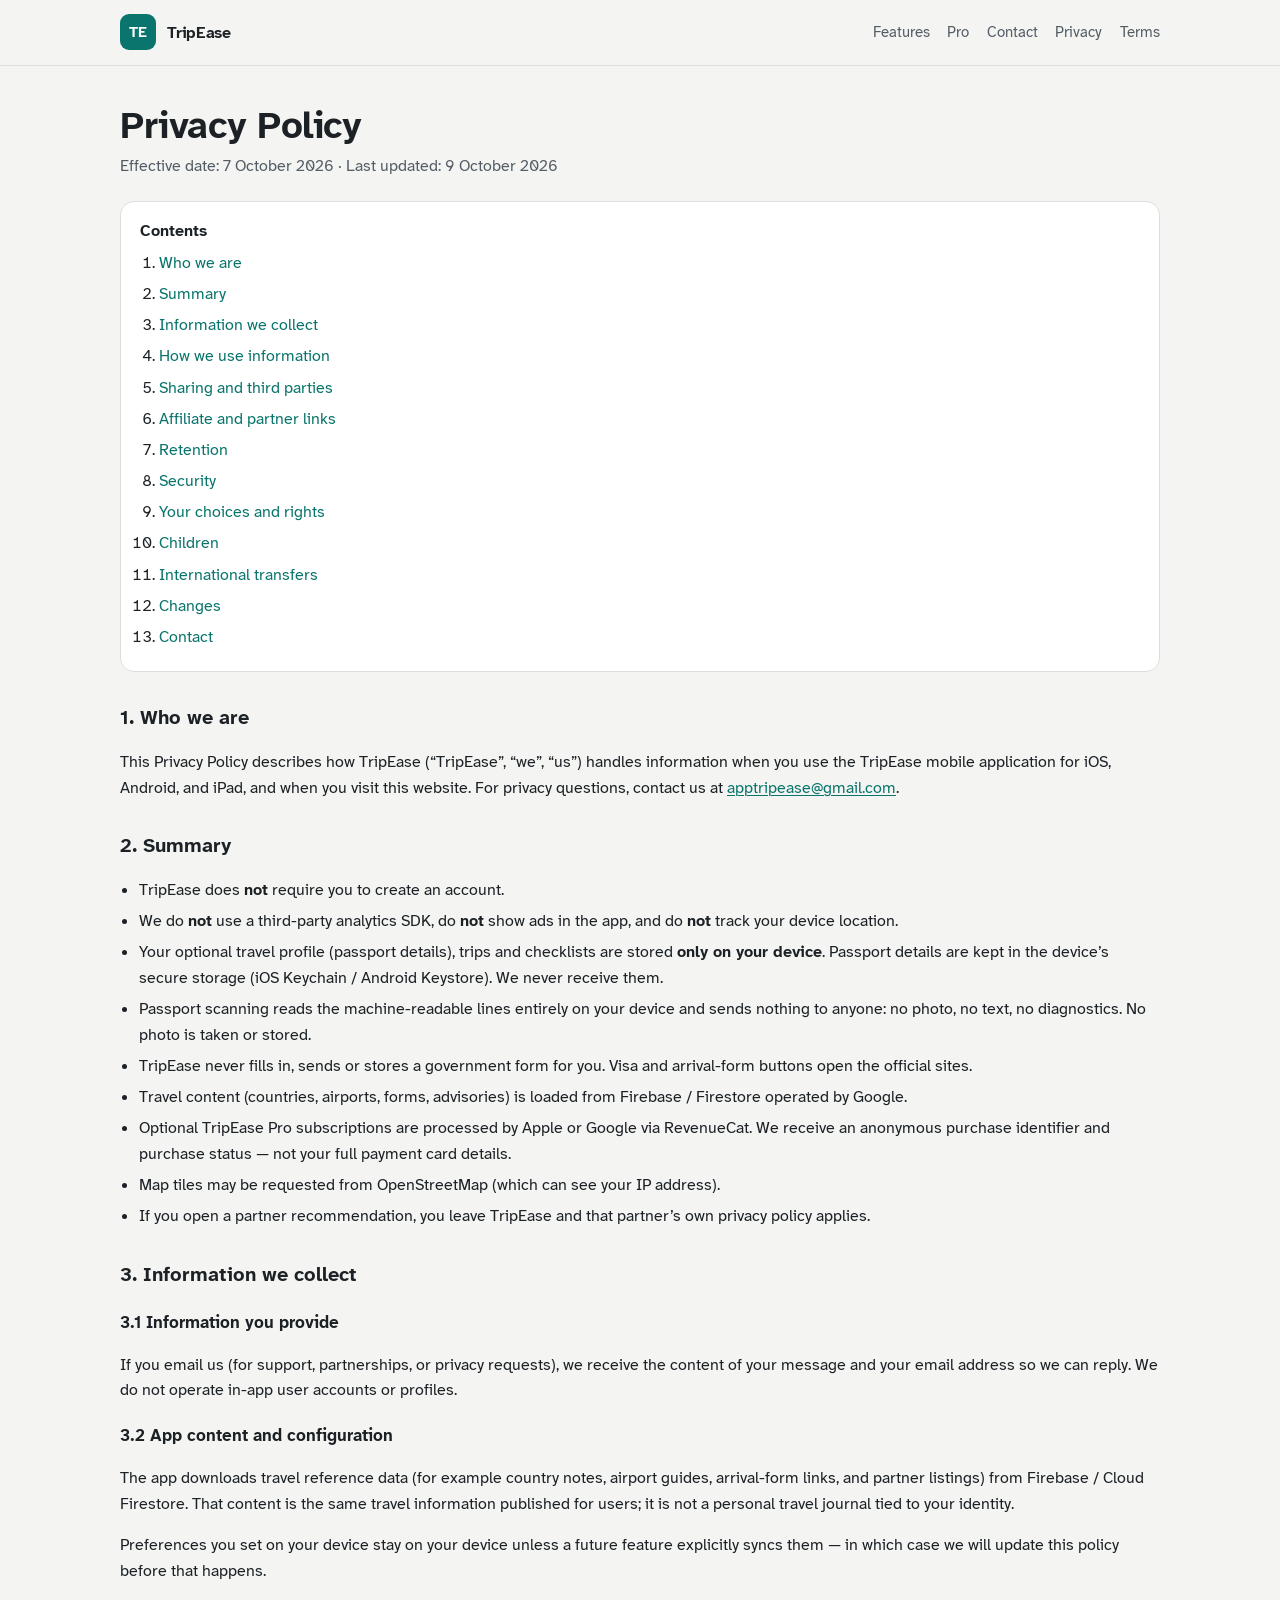
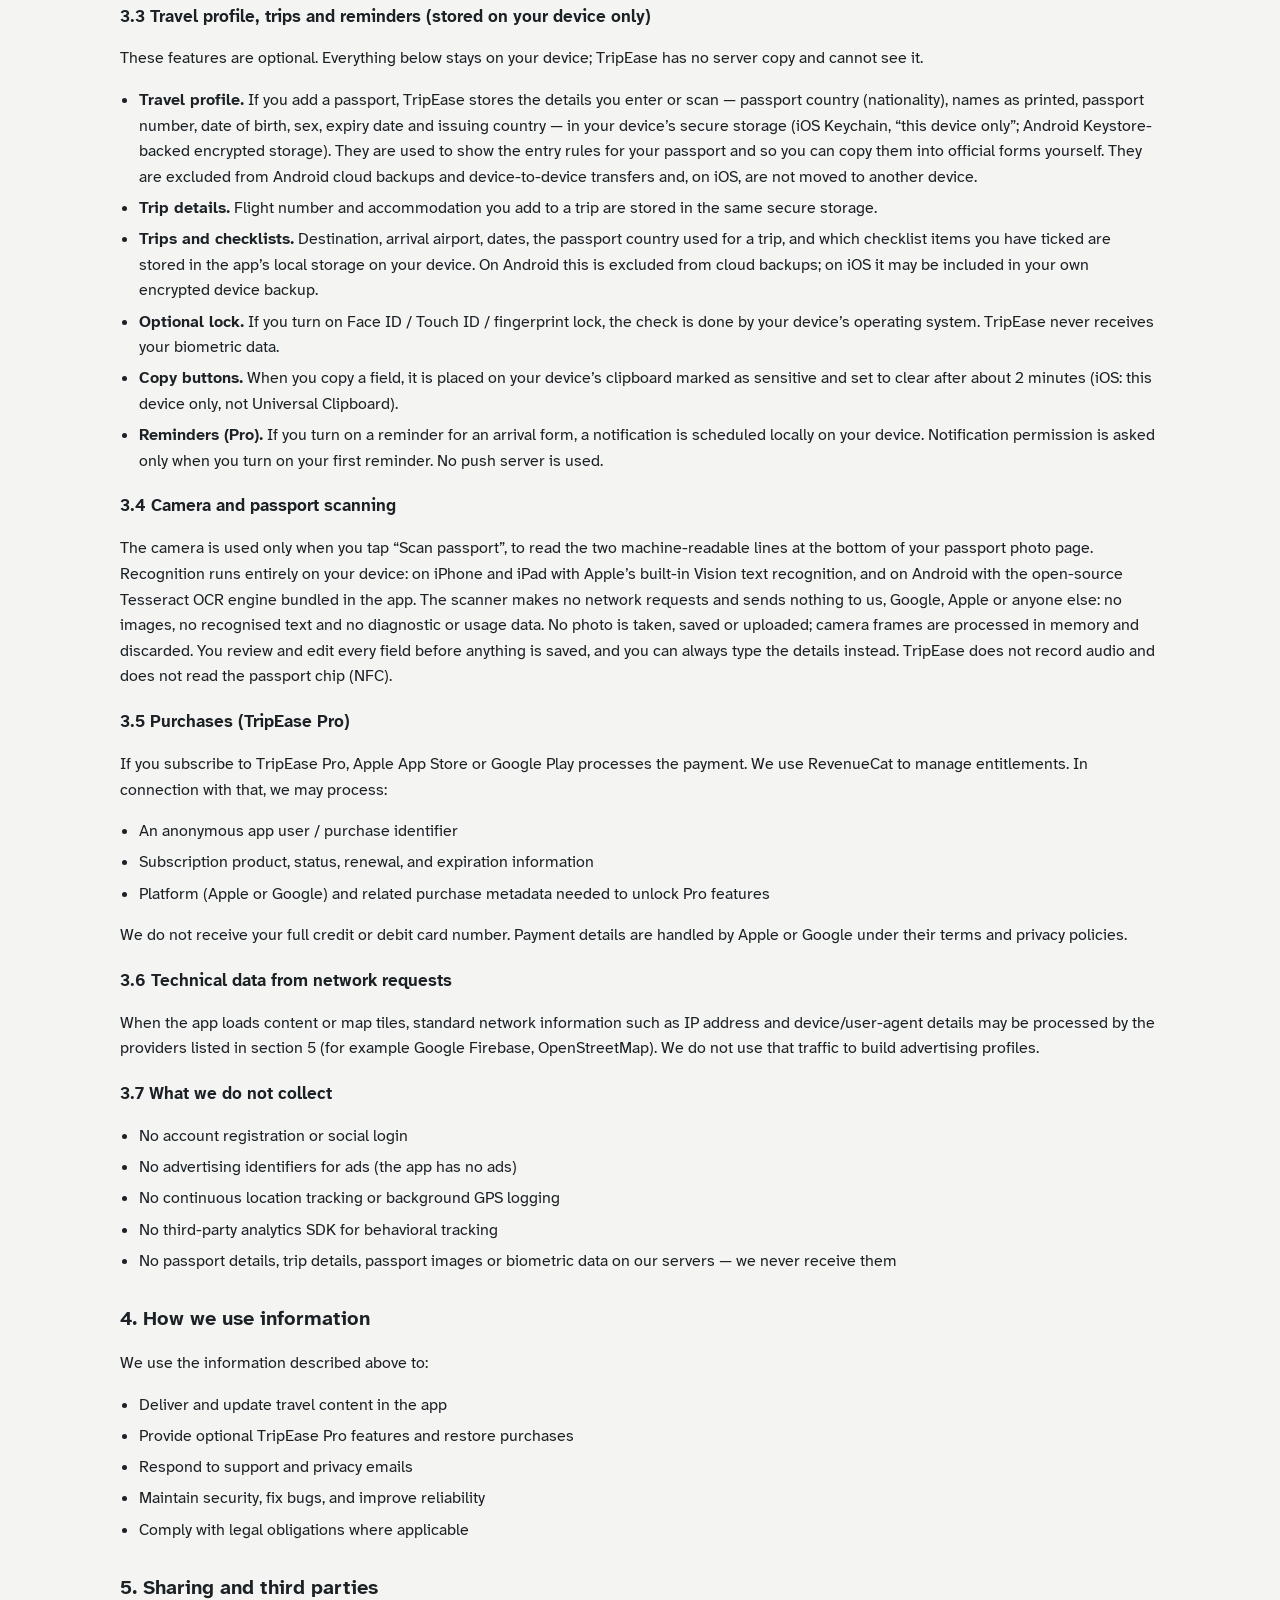
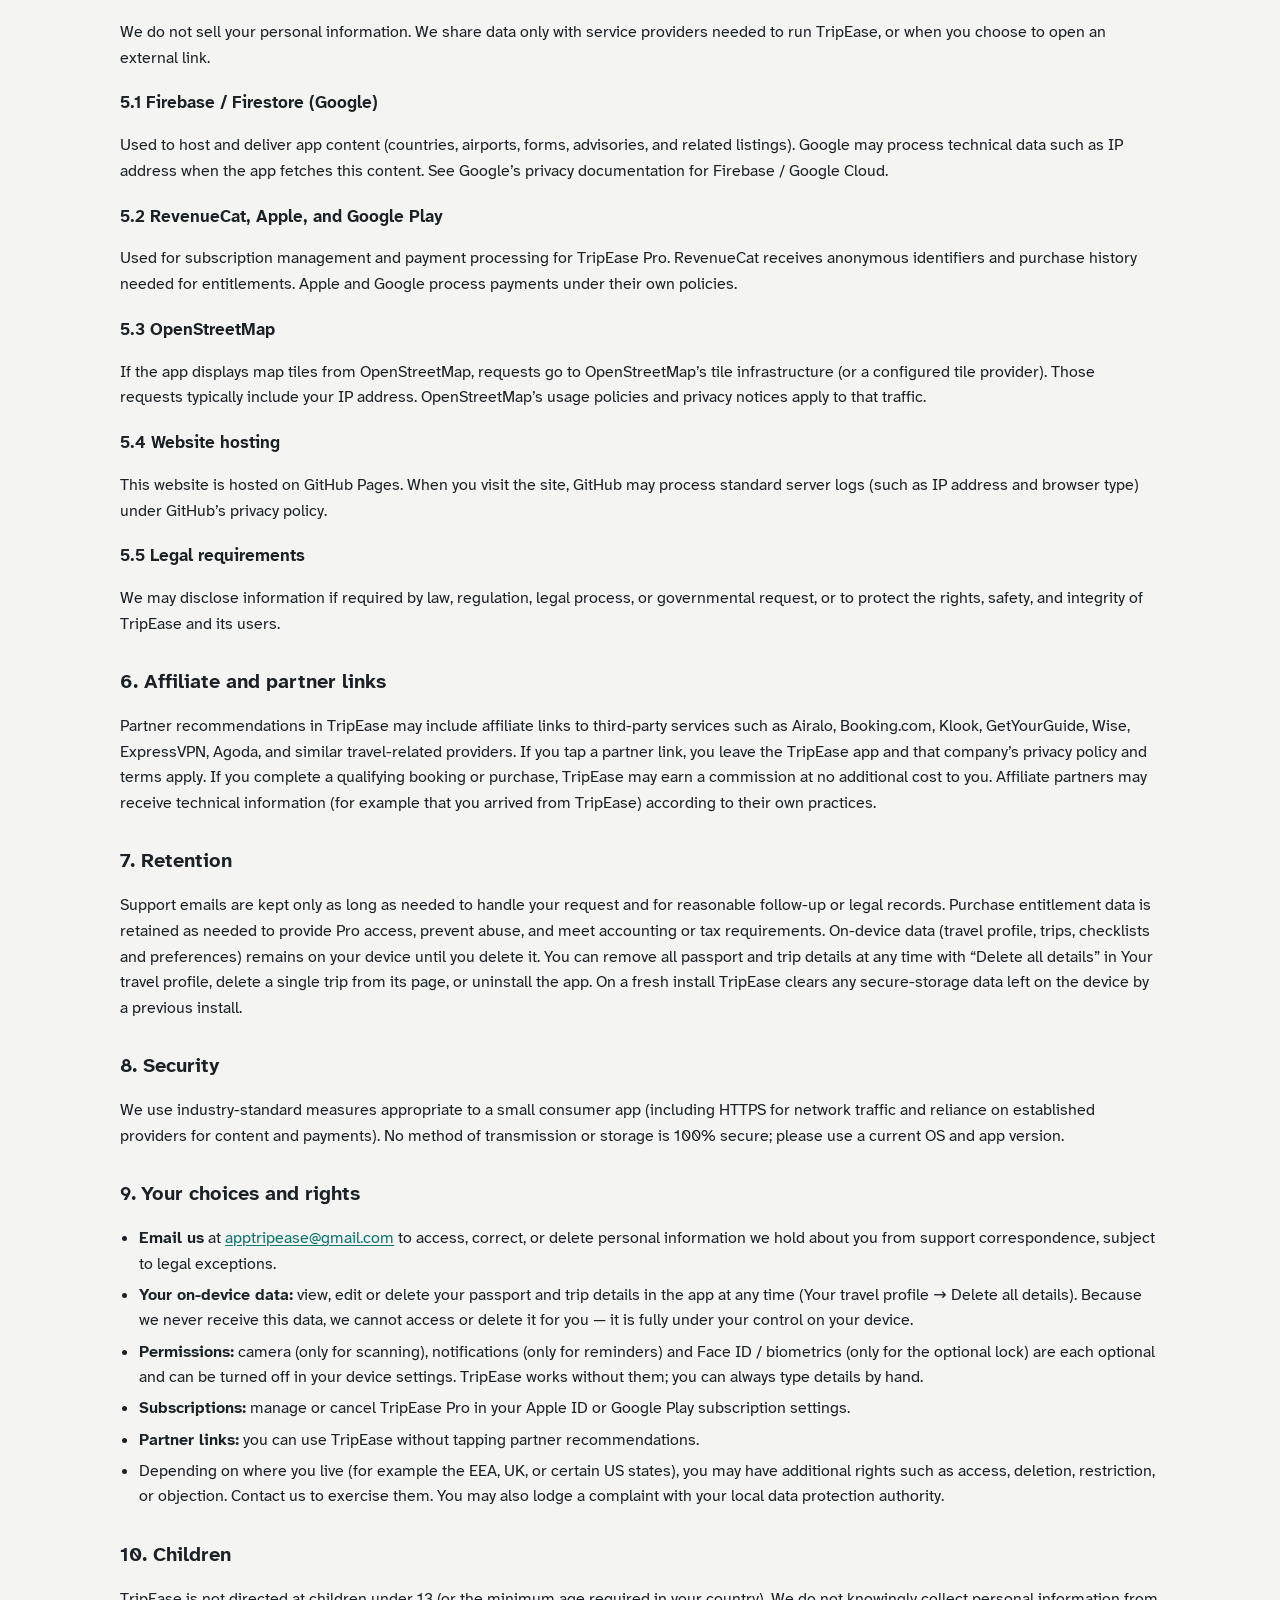
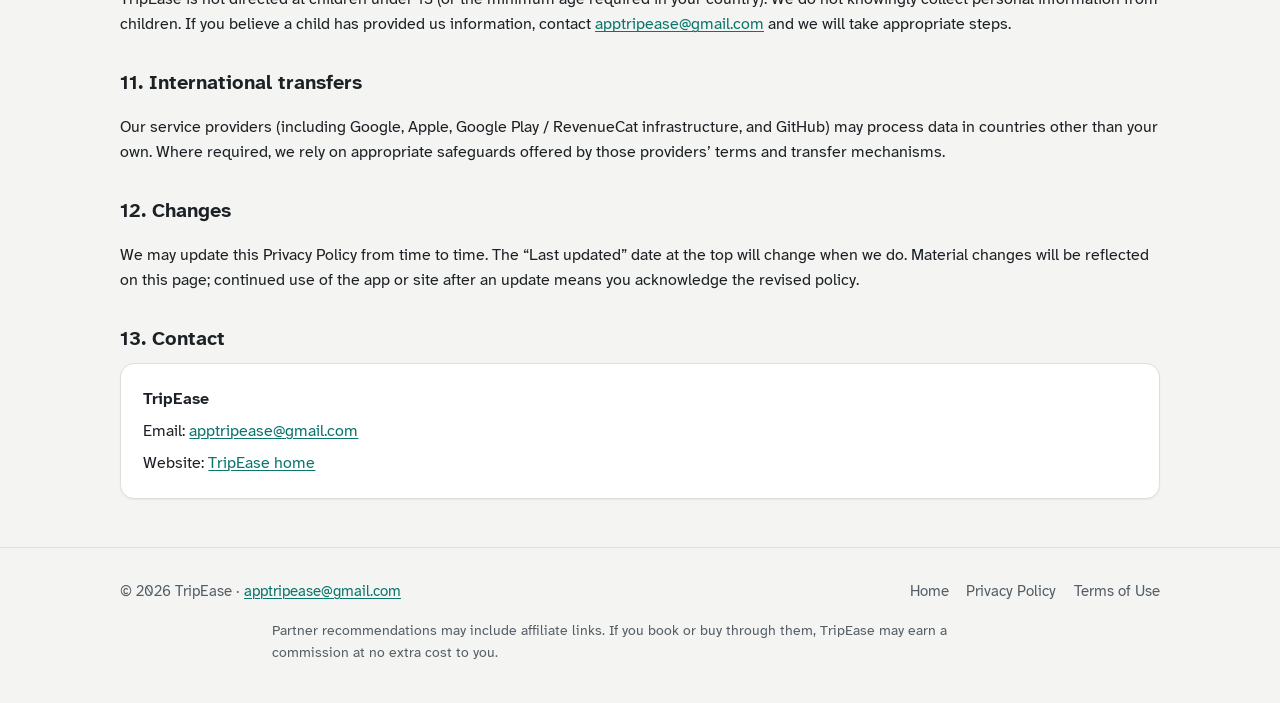
==== commit 556cc0f6: "Wayfinder site: charcoal/off-white tokens, Japan entry, profile and passport scan screens, Pro check" ====
--- a/privacy.html
+++ b/privacy.html
@@ -5,10 +5,7 @@
   <meta name="viewport" content="width=device-width, initial-scale=1" />
   <title>Privacy Policy — TripEase</title>
   <meta name="description" content="TripEase Privacy Policy. How we handle data for the TripEase travel companion app." />
-  <meta name="theme-color" content="#0D9488" />
-  <link rel="preconnect" href="https://fonts.googleapis.com" />
-  <link rel="preconnect" href="https://fonts.gstatic.com" crossorigin />
-  <link rel="stylesheet" href="https://fonts.googleapis.com/css2?family=Inter:wght@400;500;600;700&display=swap" />
+  <meta name="theme-color" content="#0A756C" />
   <link rel="stylesheet" href="styles.css" />
 </head>
 <body>
--- a/styles.css
+++ b/styles.css
@@ -1,35 +1,58 @@
 :root {
-  /* Matches the TripEase app: teal #0D9488 + coral #F97316, slate text, Inter.
-     --accent and --warm are darker steps of the same hues so text stays readable. */
-  --bg: #f8fafc;
-  --surface: #ffffff;
-  --ink: #0f172a;
-  --muted: #475569;
-  --line: #e2e8f0;
-  --brand: #0d9488;
-  --brand-2: #14b8a6;
-  --accent: #0f766e;
-  --accent-hover: #115e59;
-  --accent-soft: #e6f6f4;
-  --coral: #f97316;
-  --warm: #c2410c;
-  --warm-soft: #fff1e6;
-  --shadow: 0 10px 30px rgba(15, 23, 42, 0.06);
-  --radius: 18px;
-  --max: 980px;
-  --font: "Inter", "Segoe UI", system-ui, -apple-system, BlinkMacSystemFont, "Helvetica Neue", Arial, sans-serif;
+  /* Wayfinder, matching the TripEase app (lib/theme/tokens.dart):
+     charcoal plates on an off-white page, teal #0A756C as the brand accent
+     (#4FD3C8 on charcoal), Atkinson Hyperlegible Next, self-hosted (SIL OFL, fonts/OFL.txt).
+     Yellow (--signal) means one thing only: an official link, tap now.
+     Use it only for official-link CTAs (.btn-official); nothing else may be yellow. */
+  --bg: #F4F5F2;
+  --surface: #FFFFFF;
+  --ink: #1C2126;
+  --muted: #545D66;
+  --line: #DCE0DD;
+  --border: #838D95;
+  --plate: #1C2126;
+  --on-plate: #FFFFFF;
+  --on-plate-muted: #B8C0C7;
+  --brand: #0A756C;
+  --brand-on-plate: #4FD3C8;
+  --brand-tint: #DDEFF0;
+  --accent: #0A756C;
+  --accent-hover: #085E57;
+  --accent-soft: #DDEFF0;
+  --signal: #FFCC00;
+  --on-signal: #1C2126;
+  --neutral-tint: #ECEEEB;
+  --shadow: 0 1px 2px rgba(28, 33, 38, 0.06);
+  --radius: 14px;
+  --max: 1040px;
+  --font: "Atkinson Hyperlegible Next", "Segoe UI", system-ui, -apple-system, BlinkMacSystemFont, "Helvetica Neue", Arial, sans-serif;
 }
 
 * { box-sizing: border-box; }
 html { scroll-behavior: smooth; }
+@media (prefers-reduced-motion: reduce) {
+  html { scroll-behavior: auto; }
+  .btn { transition: none; }
+  .btn:hover { transform: none; }
+}
+@font-face {
+  font-family: "Atkinson Hyperlegible Next";
+  src: url("fonts/AtkinsonHyperlegibleNext-Regular.ttf") format("truetype");
+  font-weight: 400 500;
+  font-display: swap;
+}
+@font-face {
+  font-family: "Atkinson Hyperlegible Next";
+  src: url("fonts/AtkinsonHyperlegibleNext-Bold.ttf") format("truetype");
+  font-weight: 600 700;
+  font-display: swap;
+}
+
 body {
   margin: 0;
   font-family: var(--font);
   color: var(--ink);
-  background:
-    radial-gradient(circle at top left, #e6f6f4 0, transparent 42%),
-    radial-gradient(circle at top right, #fff1e6 0, transparent 36%),
-    var(--bg);
+  background: var(--bg);
   line-height: 1.6;
 }
 
@@ -43,8 +66,8 @@
   top: 0;
   z-index: 20;
   backdrop-filter: blur(10px);
-  background: rgba(248, 250, 252, 0.88);
-  border-bottom: 1px solid rgba(226, 232, 240, 0.9);
+  background: rgba(244, 245, 242, 0.94);
+  border-bottom: 1px solid var(--line);
 }
 .nav {
   display: flex;
@@ -65,13 +88,12 @@
 .logo {
   width: 36px;
   height: 36px;
-  border-radius: 12px;
-  background: linear-gradient(145deg, var(--brand), var(--brand-2));
-  color: white;
+  border-radius: 9px;
+  background: var(--brand);
+  color: #FFFFFF;
   display: grid;
   place-items: center;
   font-size: 0.95rem;
-  box-shadow: 0 6px 14px rgba(13, 148, 136, 0.28);
 }
 .nav-links {
   display: flex;
@@ -91,8 +113,9 @@
   align-items: center;
   justify-content: center;
   gap: 0.4rem;
-  border-radius: 999px;
-  padding: 0.75rem 1.2rem;
+  border-radius: 10px;
+  min-height: 44px;
+  padding: 0.7rem 1.2rem;
   border: 1px solid transparent;
   font-weight: 600;
   text-decoration: none;
@@ -100,16 +123,24 @@
 }
 .btn:hover { transform: translateY(-1px); }
 .btn-primary {
-  background: var(--accent);
-  color: white;
-}
-.btn-primary:hover { background: var(--accent-hover); color: white; }
+  background: var(--plate);
+  color: var(--on-plate);
+}
+.btn-primary:hover { background: #2B3238; color: var(--on-plate); }
+/* Official links only (government forms, official sites). */
+.btn-official {
+  background: var(--signal);
+  color: var(--on-signal);
+  border-color: var(--on-signal);
+}
+.btn-official:hover { color: var(--on-signal); }
 .btn-secondary {
   background: var(--surface);
   color: var(--ink);
   border-color: var(--line);
 }
-.btn-secondary:hover { color: var(--ink); border-color: #cbd5e1; }
+.btn-secondary { border-color: var(--border); }
+.btn-secondary:hover { color: var(--ink); border-color: var(--ink); }
 .btn-ghost {
   background: transparent;
   color: var(--muted);
@@ -135,18 +166,19 @@
   align-items: center;
   gap: 0.4rem;
   padding: 0.28rem 0.7rem;
-  border-radius: 999px;
-  background: var(--accent-soft);
-  color: var(--accent);
-  font-size: 0.82rem;
-  font-weight: 600;
+  border-radius: 6px;
+  background: var(--plate);
+  color: var(--on-plate);
+  font-size: 0.85rem;
+  font-weight: 700;
+  letter-spacing: 0.02em;
   margin-bottom: 1rem;
 }
 h1 {
   margin: 0 0 0.9rem;
-  font-size: clamp(2rem, 4vw, 3rem);
-  line-height: 1.12;
-  letter-spacing: -0.03em;
+  font-size: clamp(2.1rem, 4.4vw, 3.3rem);
+  line-height: 1.1;
+  letter-spacing: -0.01em;
 }
 .lede {
   margin: 0 0 1.5rem;
@@ -162,21 +194,28 @@
 }
 .store-note {
   color: var(--muted);
-  font-size: 0.92rem;
-}
+  font-size: 1rem;
+  margin: 0;
+  padding: 0.85rem 1rem;
+  border-left: 4px solid var(--brand);
+  background: var(--surface);
+  border-radius: 0 10px 10px 0;
+  max-width: 36rem;
+}
+.store-note strong { color: var(--ink); }
 .hero-card {
-  background: var(--surface);
-  border: 1px solid var(--line);
-  border-radius: 28px;
+  margin: 0;
+  background: var(--plate);
+  border-radius: 22px;
   padding: 0.85rem;
-  box-shadow: var(--shadow);
-}
+}
+.hero-card .caption { color: var(--on-plate-muted); }
 .hero-card img {
   width: 100%;
   height: auto;
   display: block;
-  border-radius: 20px;
-  background: #f1f5f9;
+  border-radius: 14px;
+  background: var(--bg);
 }
 .caption {
   margin: 0.75rem 0.35rem 0.2rem;
@@ -188,8 +227,8 @@
 .section { padding: 2.4rem 0; }
 .section h2 {
   margin: 0 0 0.55rem;
-  font-size: 1.7rem;
-  letter-spacing: -0.02em;
+  font-size: 1.8rem;
+  letter-spacing: -0.01em;
 }
 .section-intro {
   margin: 0 0 1.5rem;
@@ -199,7 +238,7 @@
 
 .grid {
   display: grid;
-  grid-template-columns: repeat(3, 1fr);
+  grid-template-columns: repeat(4, 1fr);
   gap: 1rem;
 }
 .card {
@@ -221,21 +260,21 @@
 .icon {
   width: 38px;
   height: 38px;
-  border-radius: 12px;
+  border-radius: 10px;
   display: grid;
   place-items: center;
   margin-bottom: 0.85rem;
-  background: var(--accent-soft);
+  background: var(--brand-tint);
   color: var(--accent);
   font-size: 1.05rem;
 }
-.icon.warm { background: var(--warm-soft); color: var(--warm); }
 
 .pro {
-  background: linear-gradient(180deg, rgba(13,148,136,0.06), transparent 70%);
+  background: var(--surface);
   border-top: 1px solid var(--line);
   border-bottom: 1px solid var(--line);
 }
+.pro .card { background: var(--bg); box-shadow: none; }
 .pro-panel {
   display: grid;
   grid-template-columns: 1.2fr 0.8fr;
@@ -243,19 +282,23 @@
   align-items: stretch;
 }
 .price-card {
-  background: var(--surface);
-  border: 1px solid var(--line);
+  background: var(--plate);
+  color: var(--on-plate);
   border-radius: var(--radius);
   padding: 1.4rem;
-  box-shadow: var(--shadow);
-}
+}
+.price-card h3 { margin: 0; color: var(--brand-on-plate); }
+.price-card .price-note { margin: 0; color: var(--on-plate-muted); }
+.price-card .price-fine { margin: 0.7rem 0 0; color: var(--on-plate-muted); font-size: 0.92rem; }
+.price-card .checklist li { color: var(--on-plate); }
+.price-card .checklist li::before { color: var(--brand-on-plate); }
 .price {
   font-size: 2rem;
   font-weight: 700;
   letter-spacing: -0.03em;
   margin: 0.4rem 0 0.2rem;
 }
-.price span { font-size: 1rem; font-weight: 500; color: var(--muted); }
+.price span { font-size: 1rem; font-weight: 400; color: var(--on-plate-muted); }
 .checklist {
   list-style: none;
   padding: 0;
@@ -278,11 +321,12 @@
   display: inline-block;
   margin-left: 0.35rem;
   padding: 0.05rem 0.5rem;
-  border-radius: 999px;
-  background: var(--warm-soft);
-  color: var(--warm);
+  border-radius: 6px;
+  background: transparent;
+  border: 1px solid var(--on-plate-muted);
+  color: var(--on-plate-muted);
   font-size: 0.78rem;
-  font-weight: 600;
+  font-weight: 700;
   vertical-align: 1px;
 }
 
@@ -313,6 +357,7 @@
 }
 .footer-links a { color: var(--muted); text-decoration: none; }
 .footer-links a:hover { color: var(--ink); }
+.disclosure a { color: var(--muted); }
 .disclosure {
   margin-top: 1rem;
   max-width: 46rem;
@@ -352,32 +397,39 @@
 .toc a { text-decoration: none; }
 .toc ol { margin: 0.4rem 0 0; padding-left: 1.2rem; }
 
+@media (max-width: 960px) {
+  .grid { grid-template-columns: repeat(2, 1fr); }
+}
 @media (max-width: 880px) {
   .hero, .pro-panel { grid-template-columns: 1fr; }
-  .grid { grid-template-columns: 1fr; }
   .hero { padding-top: 2rem; }
   .hero-card { order: -1; max-width: 420px; margin: 0 auto; }
 }
+@media (max-width: 560px) {
+  .grid { grid-template-columns: 1fr; }
+}
 
 .shots {
   display: grid;
-  grid-template-columns: repeat(2, minmax(0, 300px));
+  grid-template-columns: repeat(3, minmax(0, 300px));
   gap: 1.5rem;
 }
 .shot {
   margin: 0;
-  background: var(--surface);
-  border: 1px solid var(--line);
-  border-radius: 28px;
-  padding: 0.7rem;
-  box-shadow: var(--shadow);
-}
+  background: var(--plate);
+  border-radius: 26px;
+  padding: 0.6rem 0.6rem 0.2rem;
+}
+.shot .caption { color: var(--on-plate-muted); }
 .shot img {
   width: 100%;
   height: auto;
   display: block;
-  border-radius: 22px;
-  background: #ebe6de;
+  border-radius: 20px;
+  background: var(--bg);
+}
+@media (max-width: 880px) {
+  .shots { grid-template-columns: repeat(2, minmax(0, 300px)); }
 }
 @media (max-width: 560px) {
   .shots { grid-template-columns: 1fr; justify-items: center; }
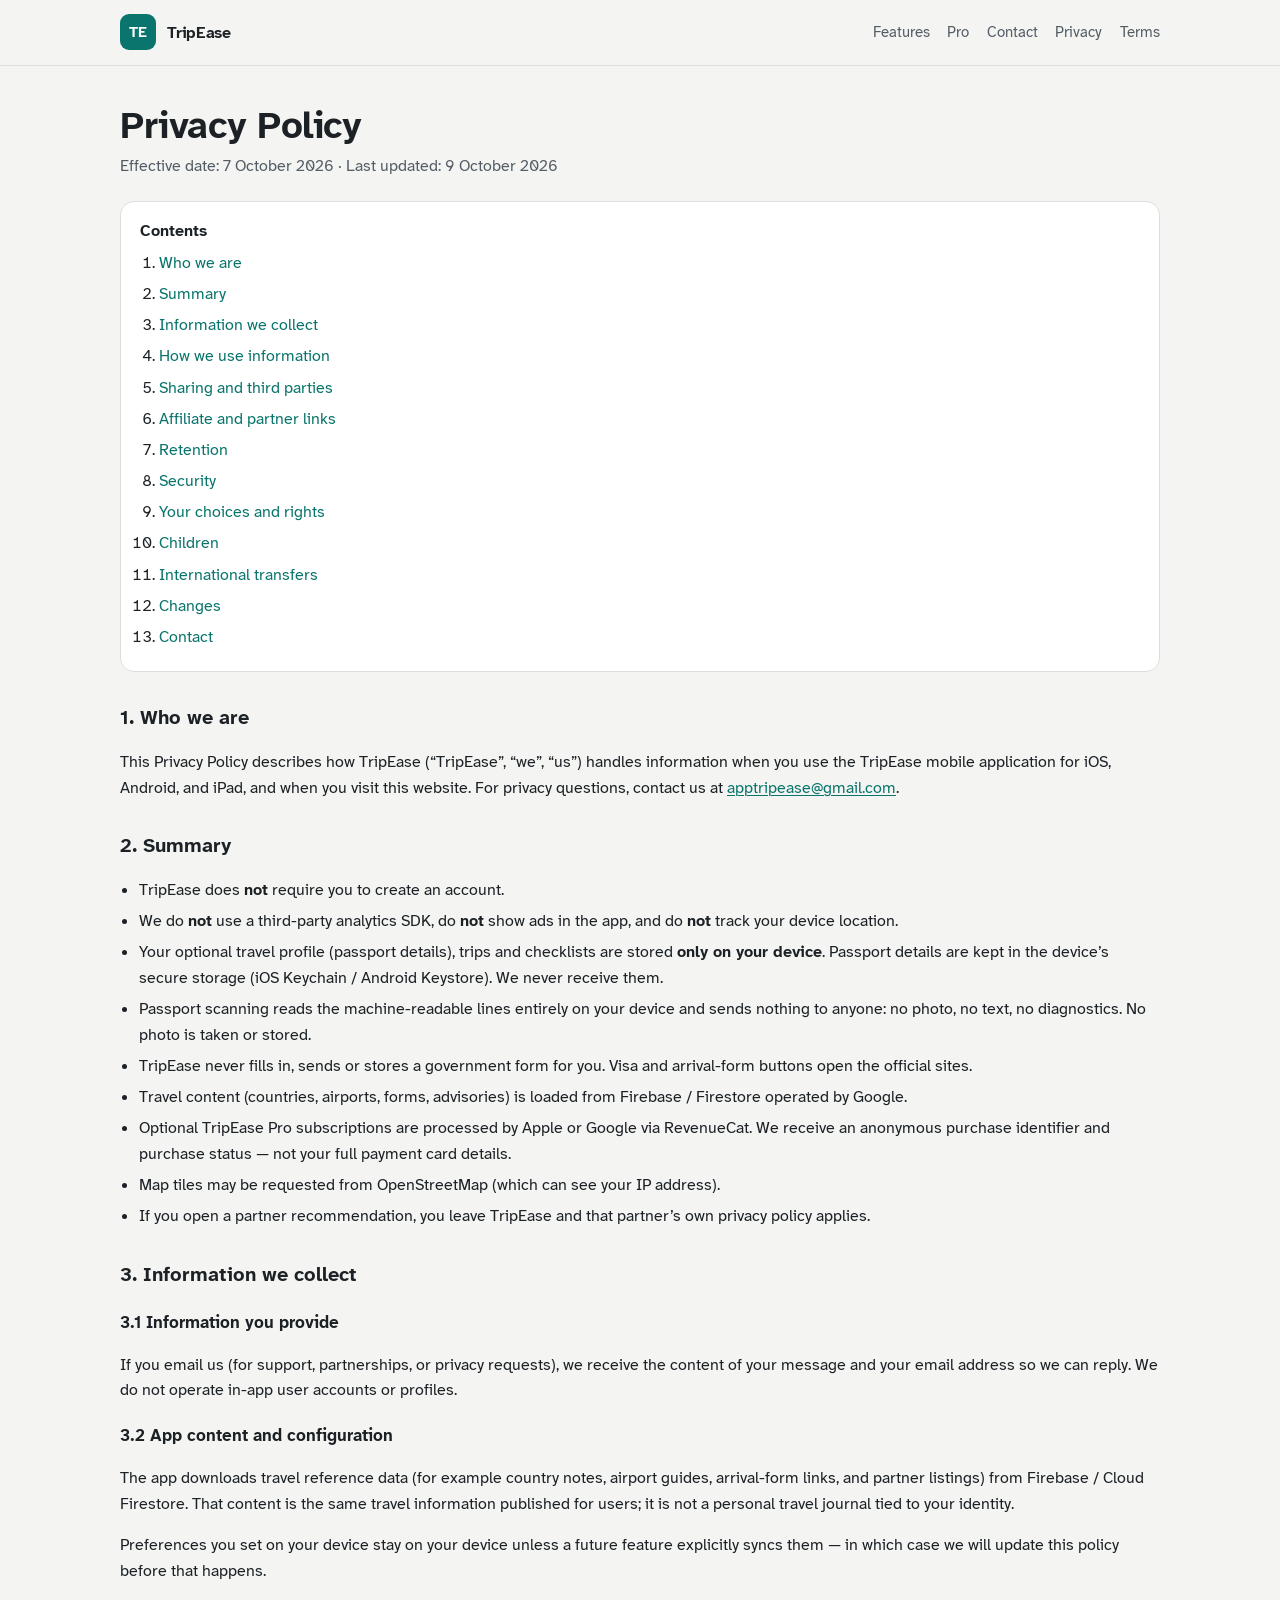
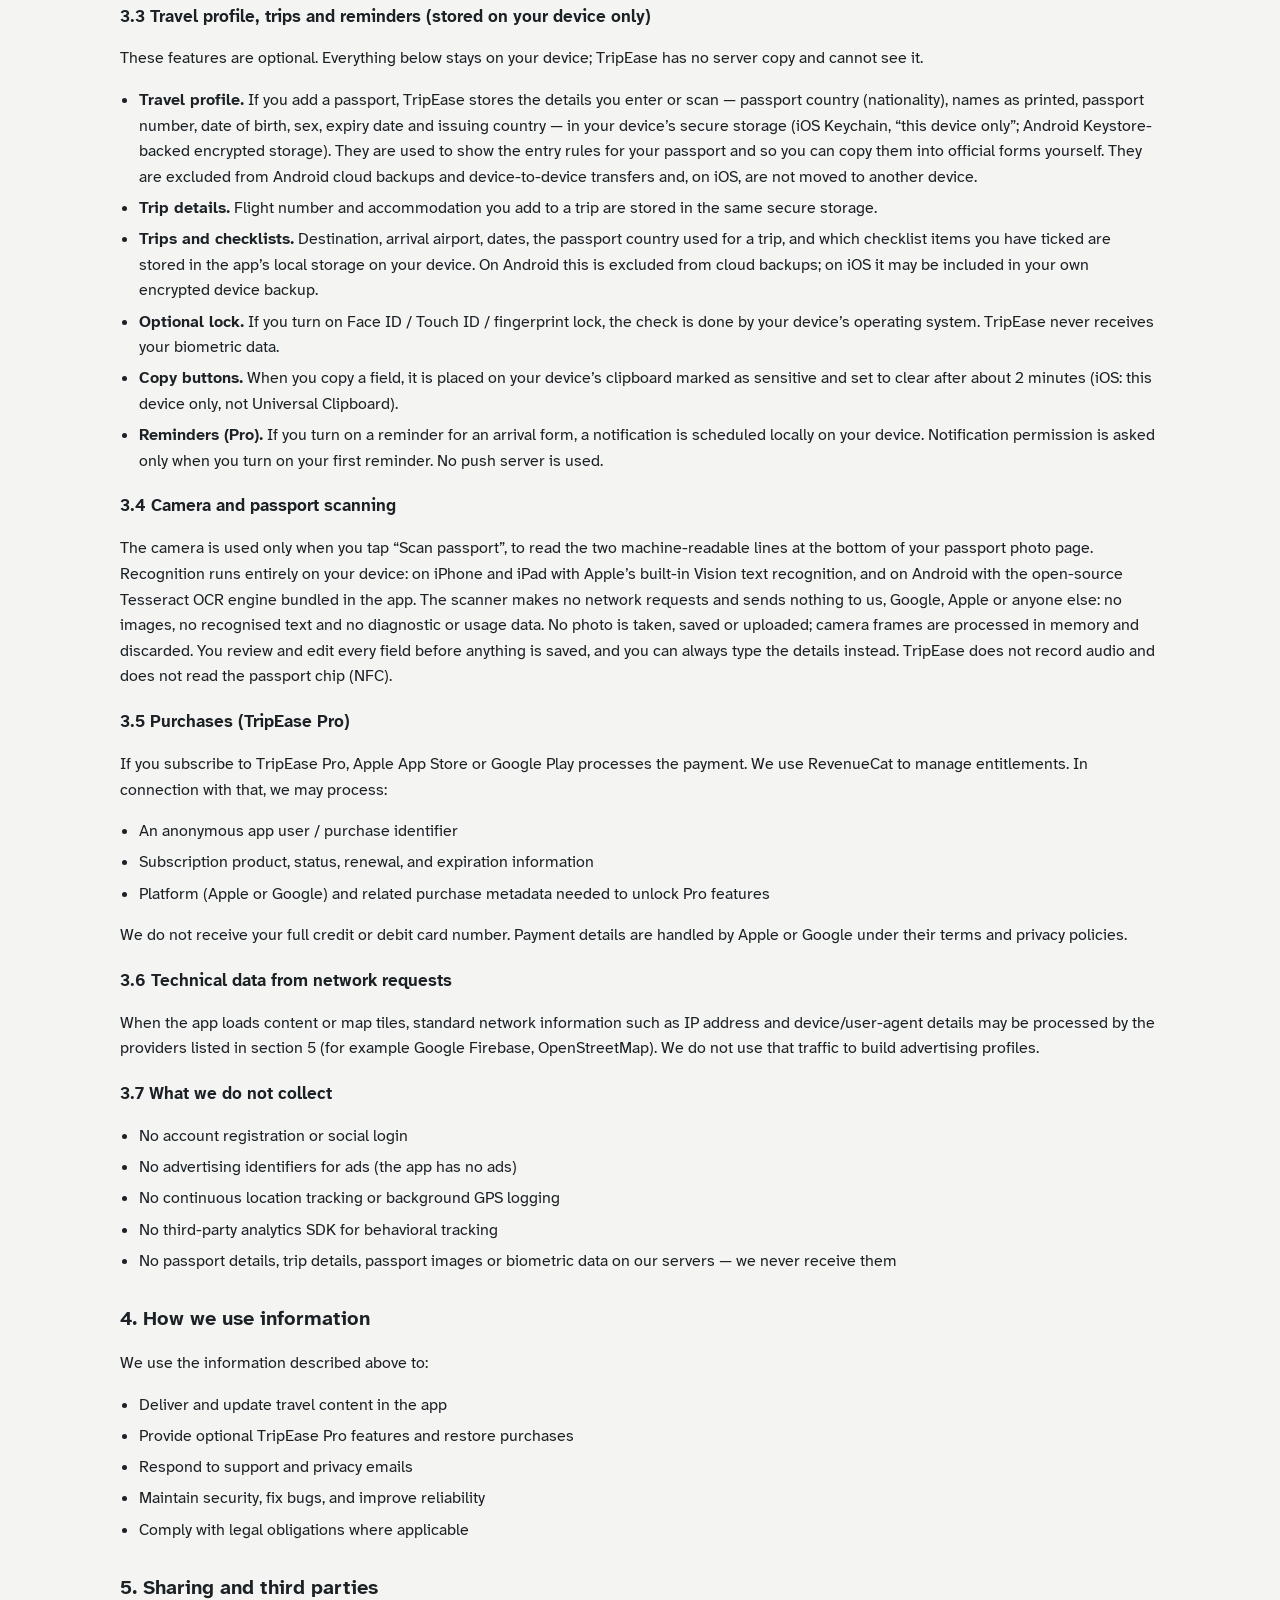
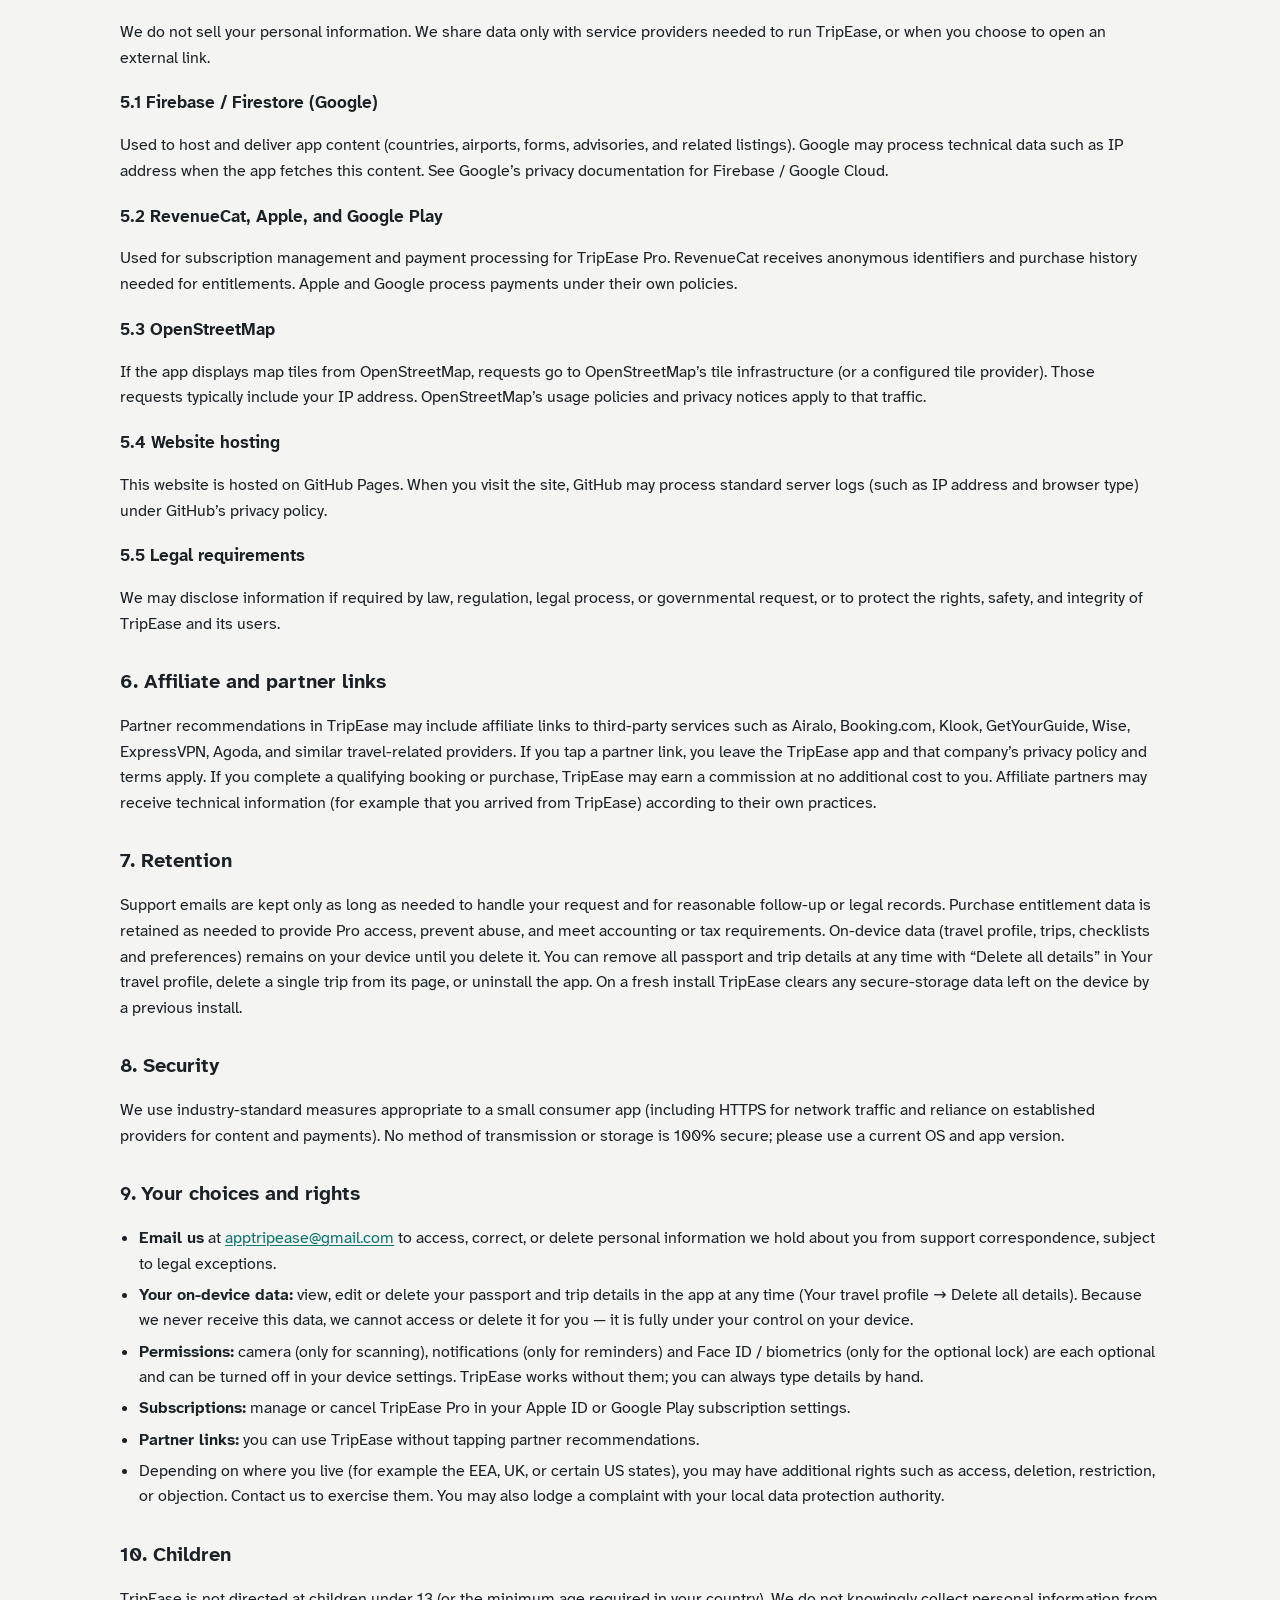
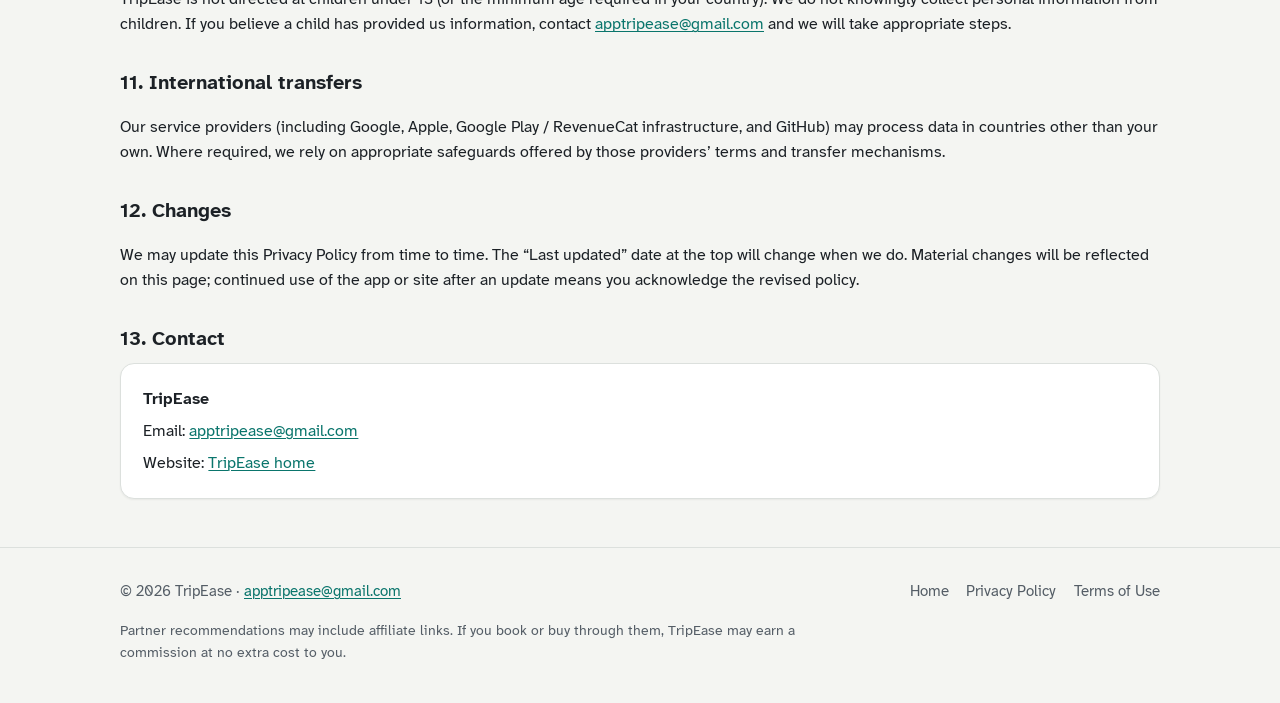
==== commit c5c14e9d: "Footer: left-align the disclosure notes on every page" ====
--- a/privacy.html
+++ b/privacy.html
@@ -227,8 +227,10 @@
         <a href="terms.html">Terms of Use</a>
       </div>
     </div>
-    <div class="wrap disclosure">
+    <div class="wrap">
+    <p class="disclosure">
       Partner recommendations may include affiliate links. If you book or buy through them, TripEase may earn a commission at no extra cost to you.
+    </p>
     </div>
   </footer>
 </body>
--- a/styles.css
+++ b/styles.css
@@ -359,7 +359,7 @@
 .footer-links a:hover { color: var(--ink); }
 .disclosure a { color: var(--muted); }
 .disclosure {
-  margin-top: 1rem;
+  margin: 1rem 0 0;
   max-width: 46rem;
   font-size: 0.86rem;
 }
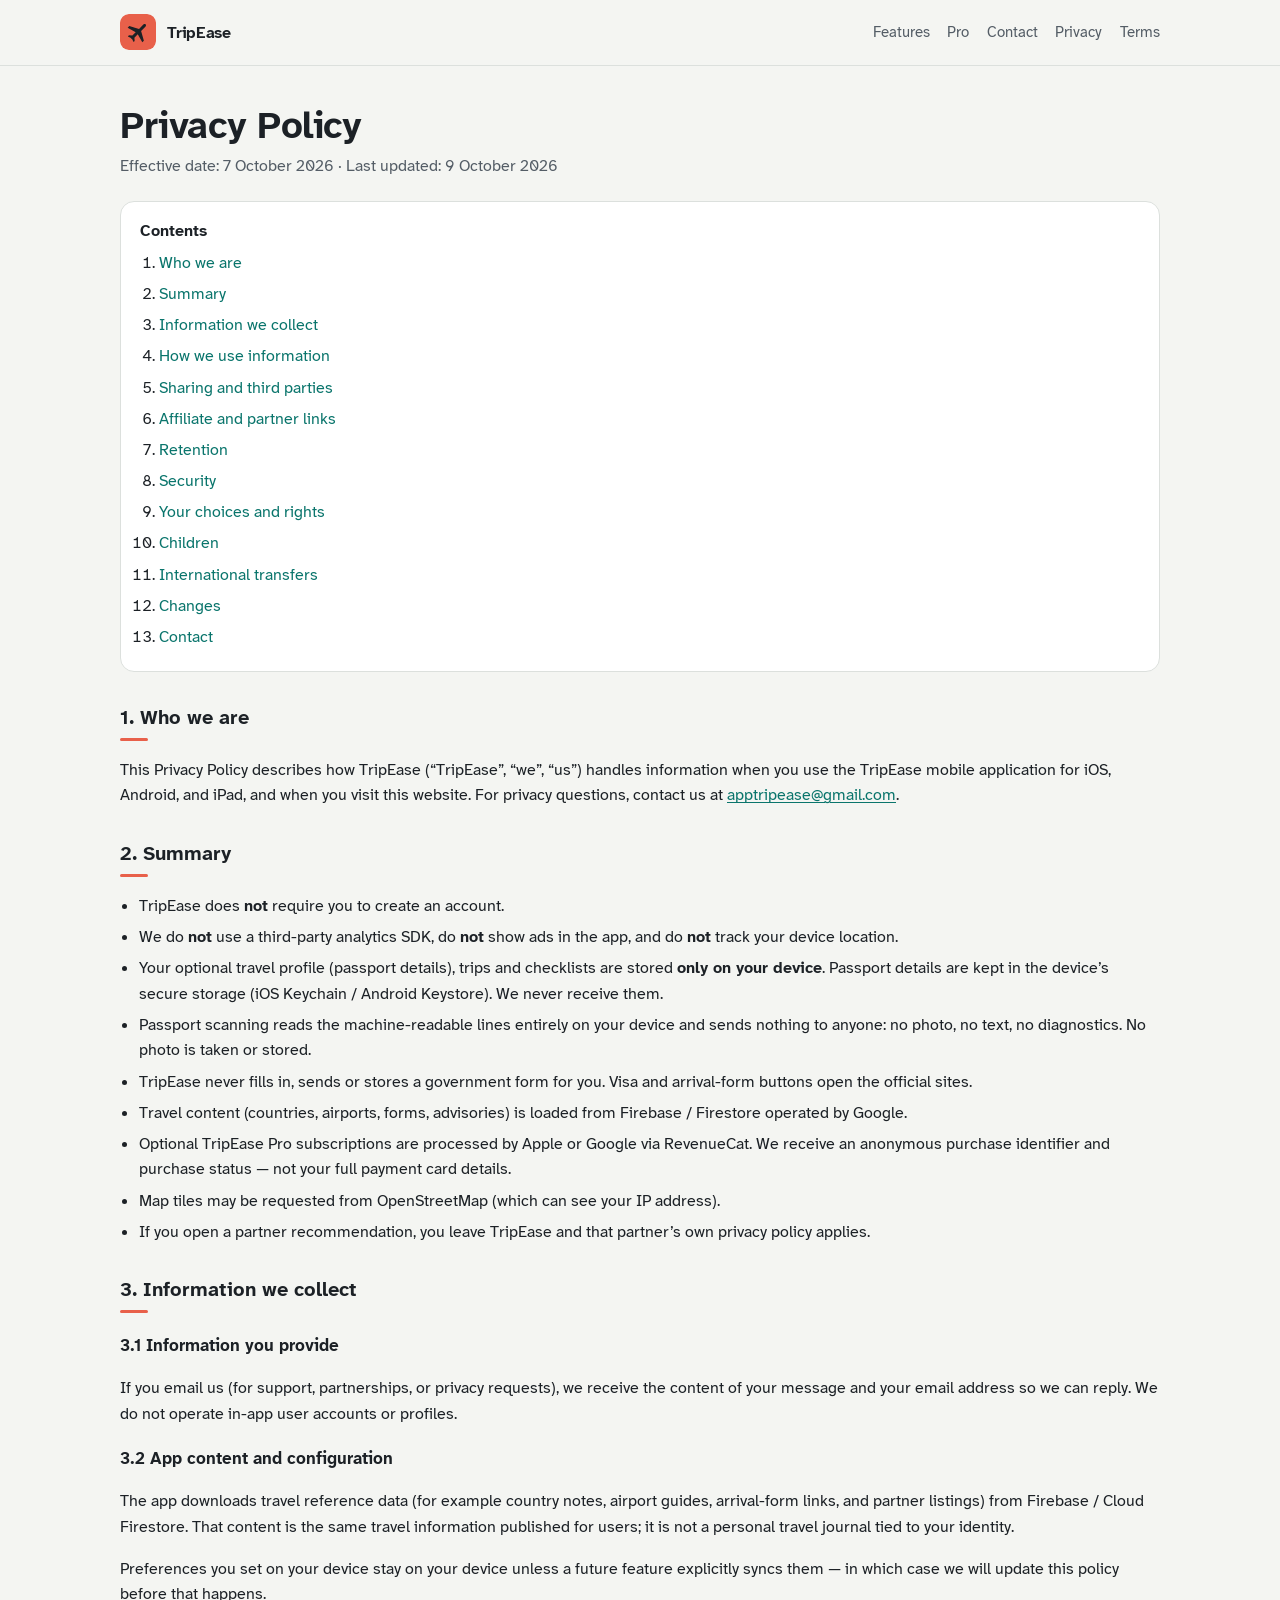
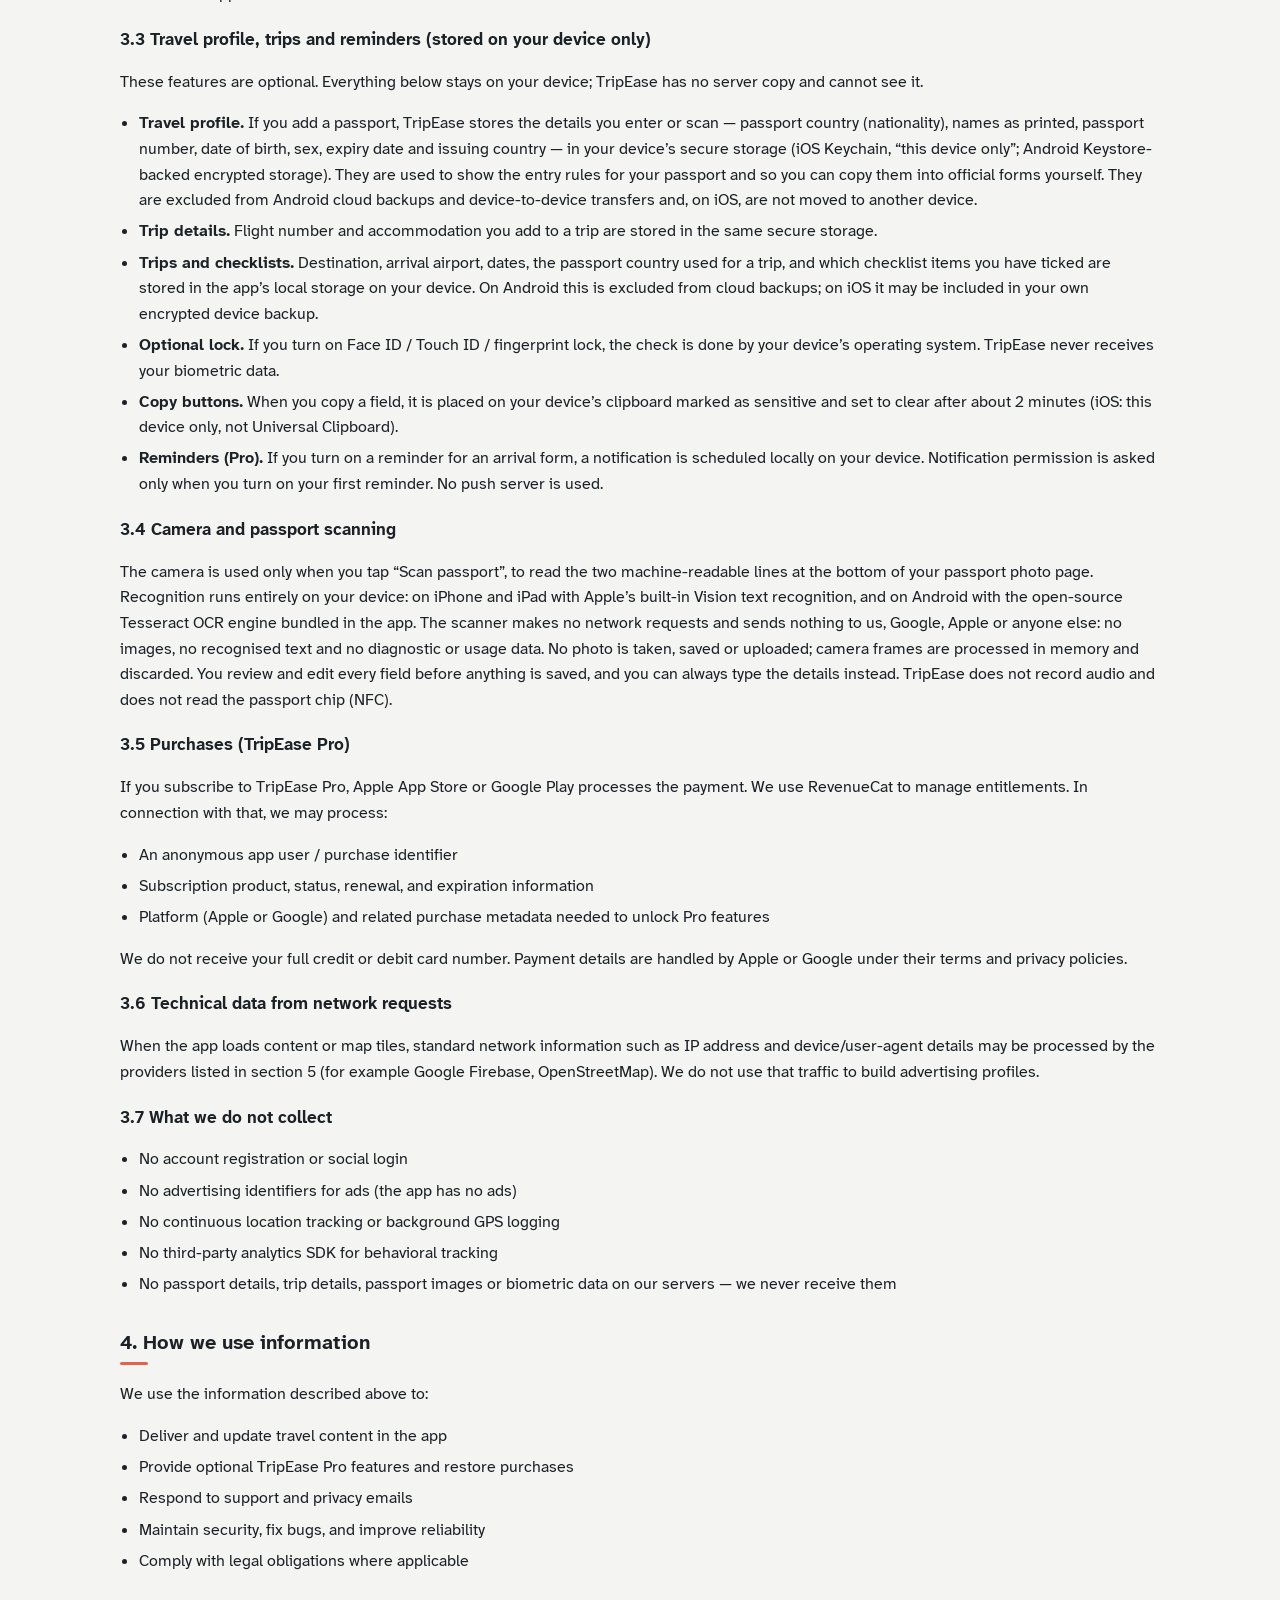
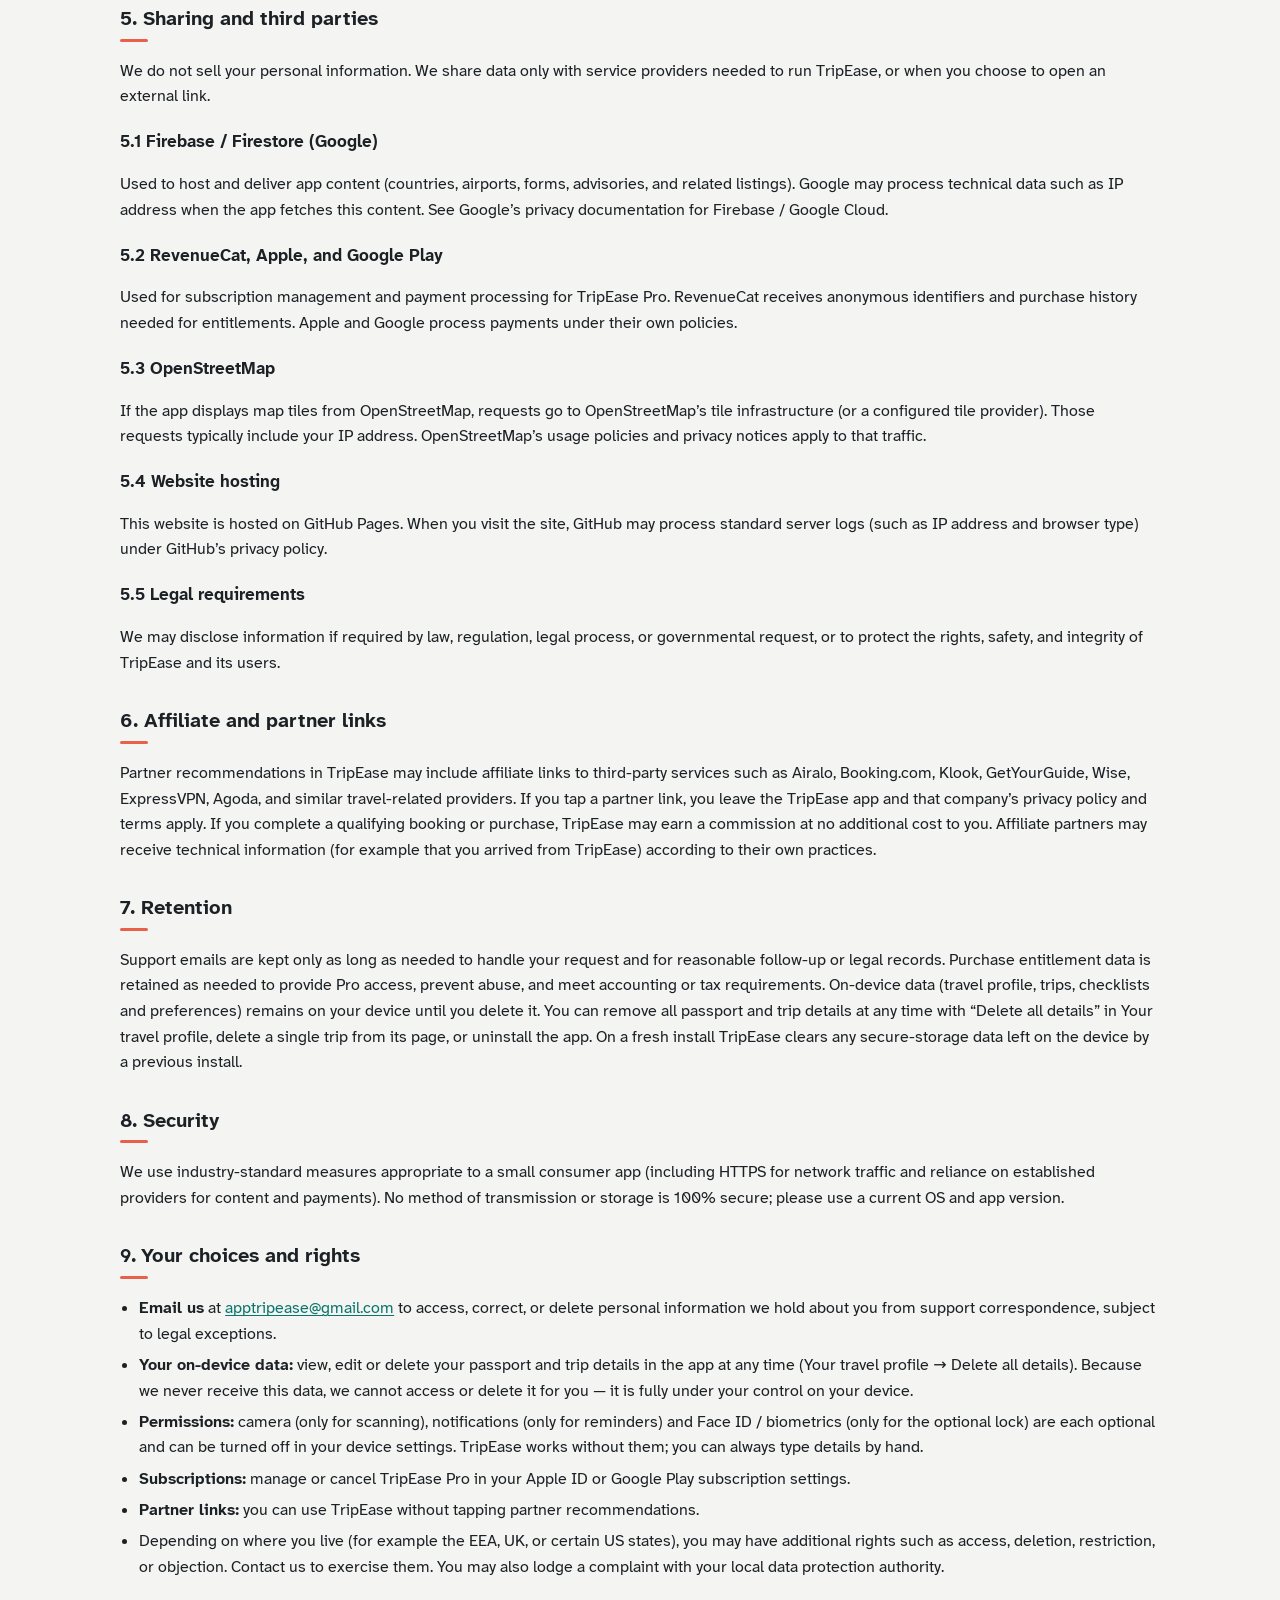
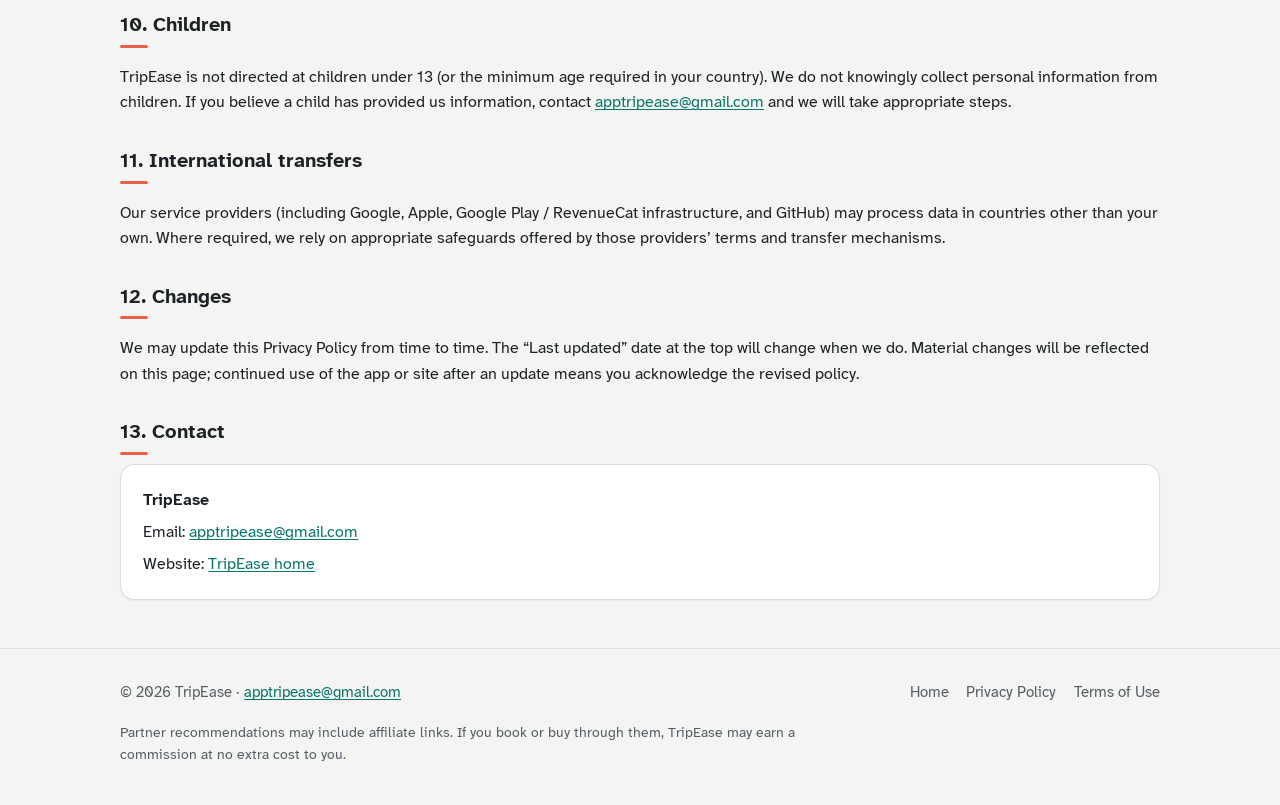
==== commit 56704db6: "Coral plane icon: favicons, apple-touch-icon, manifest, header logo; coral heading rule" ====
--- a/privacy.html
+++ b/privacy.html
@@ -6,13 +6,19 @@
   <title>Privacy Policy — TripEase</title>
   <meta name="description" content="TripEase Privacy Policy. How we handle data for the TripEase travel companion app." />
   <meta name="theme-color" content="#0A756C" />
+  <link rel="icon" href="favicon.ico" sizes="48x48" />
+  <link rel="icon" href="favicon.svg" type="image/svg+xml" />
+  <link rel="icon" href="favicon-32x32.png" type="image/png" sizes="32x32" />
+  <link rel="icon" href="favicon-16x16.png" type="image/png" sizes="16x16" />
+  <link rel="apple-touch-icon" href="apple-touch-icon.png" />
+  <link rel="manifest" href="site.webmanifest" />
   <link rel="stylesheet" href="styles.css" />
 </head>
 <body>
   <header class="site-header">
     <div class="wrap nav">
       <a class="brand" href="index.html">
-        <span class="logo" aria-hidden="true">TE</span>
+        <img class="logo" src="favicon.svg" width="36" height="36" alt="" />
         <span>TripEase</span>
       </a>
       <nav class="nav-links" aria-label="Primary">
--- a/styles.css
+++ b/styles.css
@@ -19,6 +19,9 @@
   --accent: #0A756C;
   --accent-hover: #085E57;
   --accent-soft: #DDEFF0;
+  /* Coral: brand accent matching the app icon. Decoration only (heading rule),
+     never text (3.1:1 on --bg) and never a state or button. */
+  --coral: #E8604A;
   --signal: #FFCC00;
   --on-signal: #1C2126;
   --neutral-tint: #ECEEEB;
@@ -89,11 +92,7 @@
   width: 36px;
   height: 36px;
   border-radius: 9px;
-  background: var(--brand);
-  color: #FFFFFF;
-  display: grid;
-  place-items: center;
-  font-size: 0.95rem;
+  display: block;
 }
 .nav-links {
   display: flex;
@@ -229,6 +228,17 @@
   margin: 0 0 0.55rem;
   font-size: 1.8rem;
   letter-spacing: -0.01em;
+}
+/* Short coral rule under section headings, as in the app. */
+.section h2::after,
+.legal h2::after {
+  content: "";
+  display: block;
+  width: 28px;
+  height: 3px;
+  margin-top: 0.3rem;
+  border-radius: 2px;
+  background: var(--coral);
 }
 .section-intro {
   margin: 0 0 1.5rem;
